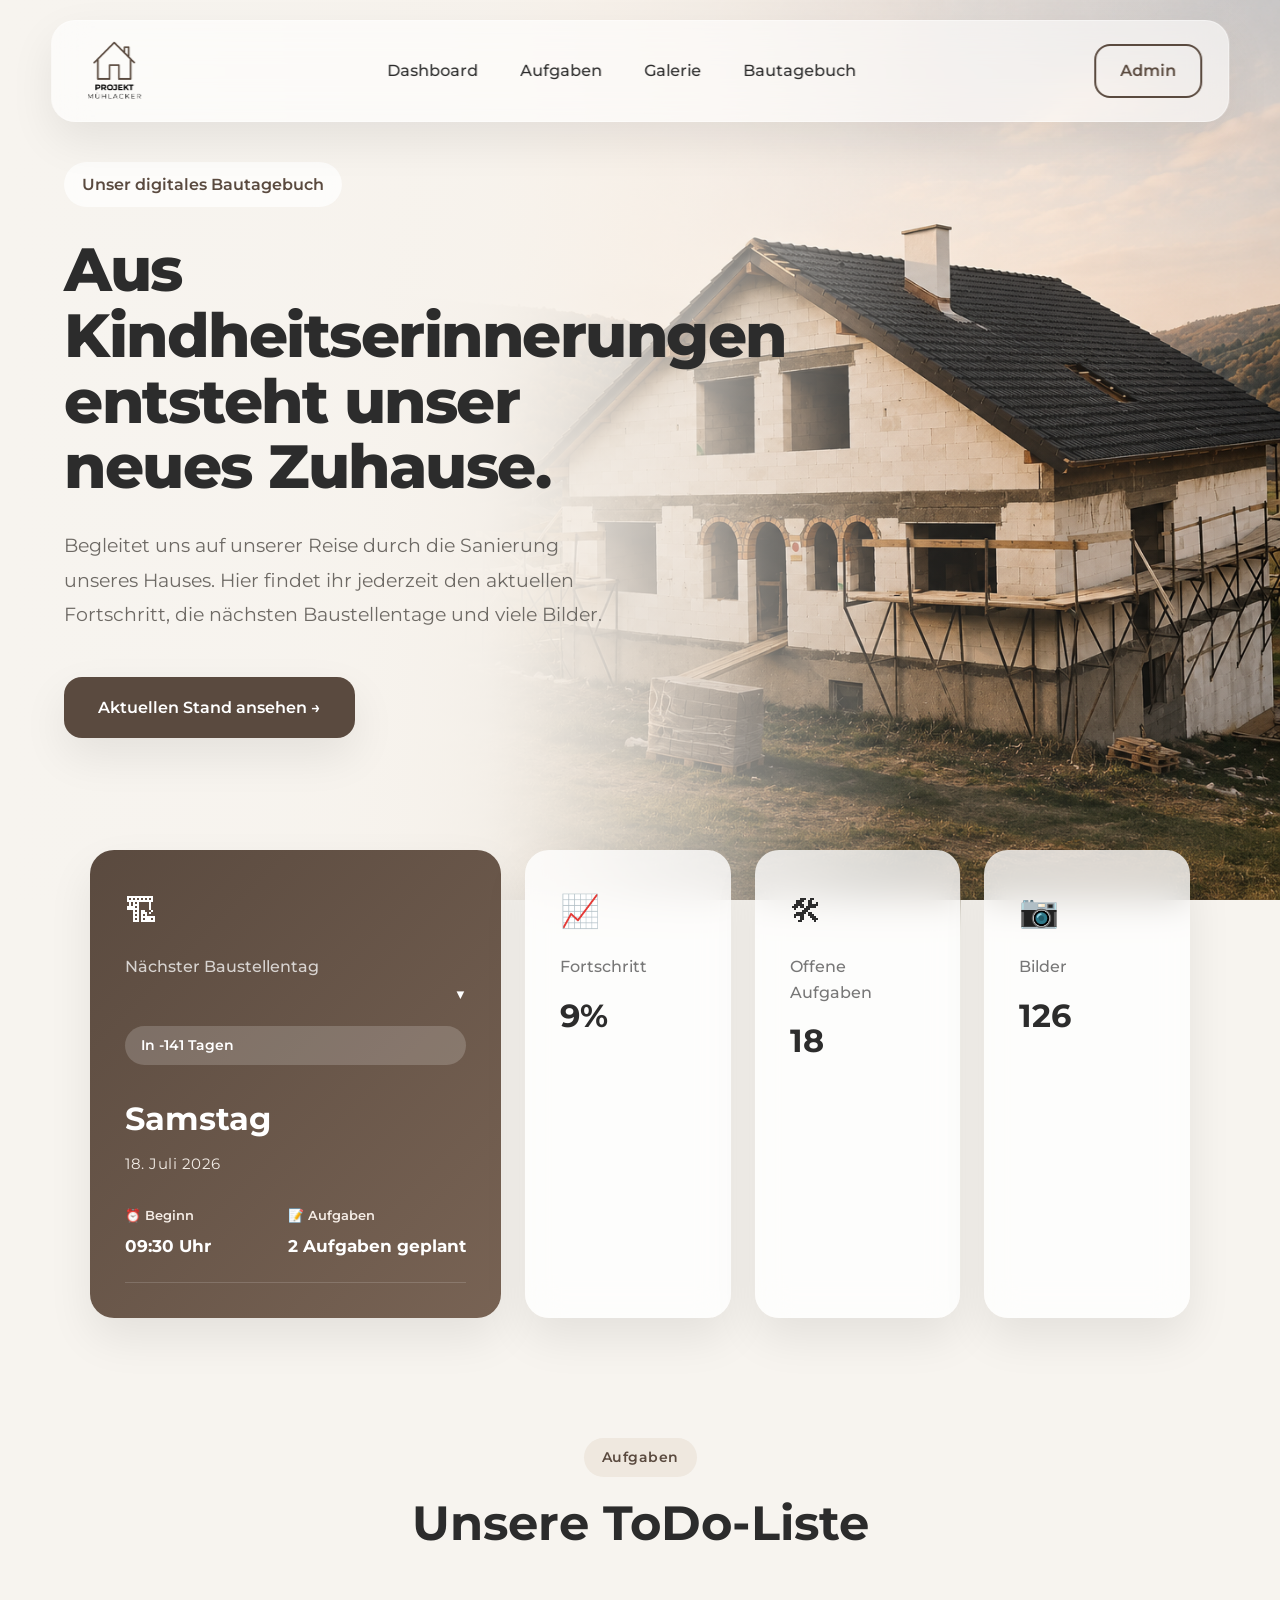
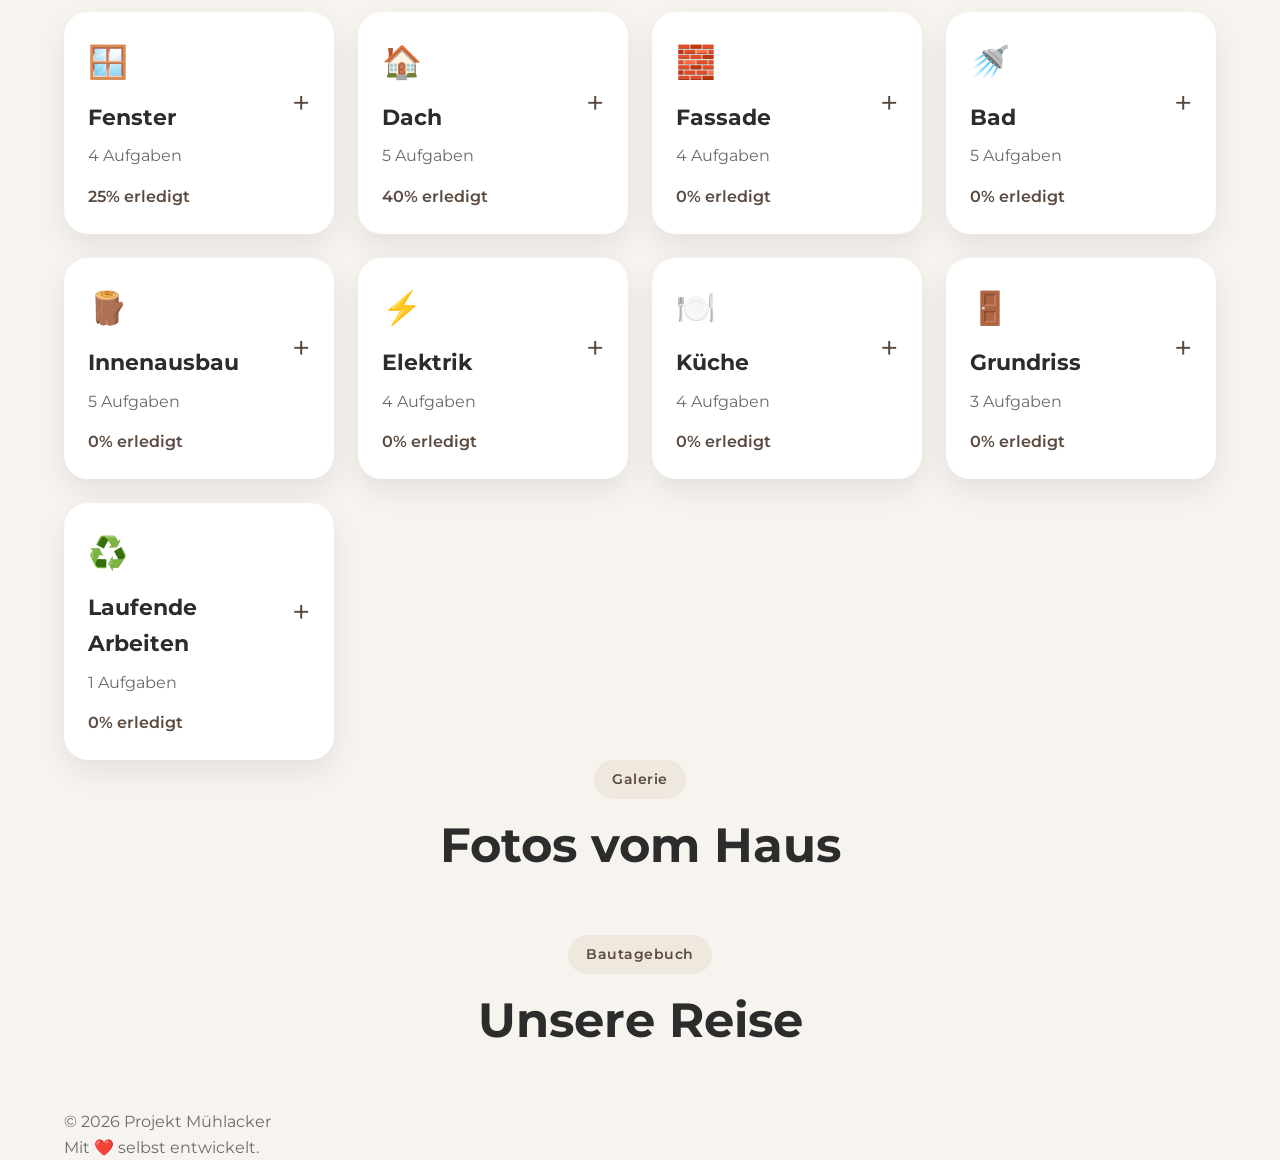
==== index.html @ b0a77faa "Initial Release v0.1" ====
<!DOCTYPE html>
<html lang="de">

<head>

    <meta charset="UTF-8">
    <meta name="viewport" content="width=device-width, initial-scale=1.0">

    <title>Projekt Mühlacker</title>

    <meta name="description"
        content="Unser Hausbauprojekt - Fortschritt, Aufgaben und Bautagebuch.">

    <!-- Google Font -->

    <link rel="preconnect" href="https://fonts.googleapis.com">

    <link rel="preconnect" href="https://fonts.gstatic.com" crossorigin>

    <link href="https://fonts.googleapis.com/css2?family=Montserrat:wght@300;400;500;600;700;800&display=swap"
        rel="stylesheet">

    <!-- CSS -->

    <link rel="stylesheet" href="assets/css/style.css">

</head>

<body>

    <!-- ==========================
         HEADER
    =========================== -->

    <header class="header">

        <nav class="navbar">

    <a href="#" class="logo">
        <img src="assets/images/branding/logo.png" alt="Projekt Mühlacker">
    </a>

    <!-- Desktop -->
    <ul class="nav-links">

        <li><a href="#dashboard">Dashboard</a></li>
        <li><a href="#tasks">Aufgaben</a></li>
        <li><a href="#gallery">Galerie</a></li>
        <li><a href="#timeline">Bautagebuch</a></li>

    </ul>

    <div class="nav-actions">

        <button class="admin-button">

            Admin

        </button>

    </div>

    <!-- Mobile Button -->

    <button class="menu-toggle">

        ☰

    </button>

</nav>

    </header>
    <div class="mobile-menu">

    <button class="close-menu">

        ✕

    </button>

    <a href="#dashboard">Dashboard</a>

    <a href="#tasks">Aufgaben</a>

    <a href="#gallery">Galerie</a>

    <a href="#timeline">Bautagebuch</a>

    <button class="admin-button mobile-admin">

        Admin

    </button>

</div>

    <!-- ==========================
         HERO
    =========================== -->

   <section id="hero">

    <div class="hero-overlay"></div>

    <div class="container">

        <div class="hero-content">

            <div class="hero-text">

                <span class="hero-tag">
                    Unser digitales Bautagebuch
                </span>

                <h1 id="hero-headline">
                    Aus Kindheitserinnerungen entsteht unser neues Zuhause.
                </h1>

                <p id="hero-description">
                    Begleitet uns auf unserer Reise durch die Sanierung unseres Hauses.
                    Hier findet ihr jederzeit den aktuellen Fortschritt,
                    die nächsten Baustellentage und viele Bilder.
                </p>

                <div class="hero-buttons">

                    <a href="#dashboard" class="btn-primary">
                        Aktuellen Stand ansehen →
                    </a>

                </div>

            </div>

        </div>

    </div>

</section>

    <!-- ==========================
         DASHBOARD
    =========================== -->

    <section id="dashboard">

    <div class="container">

        <div class="dashboard-grid">

            <div class="dashboard-card next-day">

    <span class="card-icon">🏗</span>

    <h3>Nächster Baustellentag</h3>
    <span class="day-arrow">

    ▼

</span>

    <span id="day-status" class="day-status">
        In 4 Tagen
    </span>

    <h2 id="next-day">
        Samstag
    </h2>

    <p id="next-date">
        11. Juli 2026
    </p>

    <div class="next-day-footer">

    <div class="day-info">

        <span class="info-label">
            ⏰ Beginn
        </span>

        <strong id="start-time">
            09:00 Uhr
        </strong>

    </div>

    <div class="day-info">

        <span class="info-label">
            📝 Aufgaben
        </span>

        <strong id="planned-tasks">
            6 geplant
        </strong>

    </div>

</div>

<div id="construction-details"
     class="construction-details">

</div>

</div>

            <div class="dashboard-card">

                <span class="card-icon">📈</span>

                <h3>Fortschritt</h3>

                <h2 id="progress-value">43%</h2>

            </div>

            <div class="dashboard-card">

                <span class="card-icon">🛠</span>

                <h3>Offene Aufgaben</h3>

                <h2 id="open-tasks">18</h2>

            </div>

            <div class="dashboard-card">

                <span class="card-icon">📷</span>

                <h3>Bilder</h3>

                <h2 id="photo-count">126</h2>

            </div>

        </div>

    </div>

</section>

    <!-- ==========================
         AUFGABEN
    =========================== -->

    <section id="tasks">

        <div class="container">

            <div class="section-title">

                <span>Aufgaben</span>

                <h2>Unsere ToDo-Liste</h2>

            </div>

            <div id="tasks-summary">

                <!-- automatisch -->

            </div>

            <div id="tasks-container">

                <!-- automatisch -->

            </div>

        </div>

    </section>

    <!-- ==========================
         GALERIE
    =========================== -->

    <section id="gallery">

        <div class="container">

            <div class="section-title">

                <span>Galerie</span>

                <h2>Fotos vom Haus</h2>

            </div>

            <div id="gallery-container">

            </div>

        </div>

    </section>

    <!-- ==========================
         BAUTAGEBUCH
    =========================== -->

    <section id="timeline">

        <div class="container">

            <div class="section-title">

                <span>Bautagebuch</span>

                <h2>Unsere Reise</h2>

            </div>

            <div id="timeline-container">

            </div>

        </div>

    </section>

    <!-- ==========================
         FOOTER
    =========================== -->

    <footer>

        <div class="container footer-content">

            <p>

                © 2026 Projekt Mühlacker

            </p>

            <p>

                Mit ❤️ selbst entwickelt.

            </p>

        </div>

    </footer>

    <!-- ==========================
         JAVASCRIPT
    =========================== -->

    <script src="assets/js/dashboard.js"></script>

    <script src="assets/js/tasks.js"></script>

    <script src="assets/js/app.js"></script>



</body>

</html>
---- assets/css/style.css ----
/* ===========================================================
   PROJEKT MÜHLACKER
   Version 1.0
   -----------------------------------------------------------
   01 Reset
   02 Root
   03 Body
   04 Layout
   05 Typography
   06 Buttons
   -----------------------------------------------------------
   Weitere Kapitel folgen...
===========================================================*/


/* ===========================================================
   RESET
===========================================================*/

*,
*::before,
*::after{

    margin:0;
    padding:0;
    box-sizing:border-box;

}

html{

    scroll-behavior:smooth;

}

img{

    display:block;
    max-width:100%;

}

button{

    font:inherit;
    cursor:pointer;
    border:none;
    background:none;

}

a{

    color:inherit;
    text-decoration:none;

}

ul{

    list-style:none;

}


/* ===========================================================
   ROOT
===========================================================*/

:root{

    /* Farben */

    --primary:#5A4A3F;
    --primary-light:#8D7564;

    --background:#F7F4EF;

    --card:rgba(255,255,255,.72);

    --card-solid:#FFFFFF;

    --text:#2C2C2C;

    --text-light:#6E6A65;

    --border:#E5DED4;

    --shadow:
        0 18px 45px rgba(0,0,0,.08);

    --shadow-hover:
        0 25px 60px rgba(0,0,0,.12);

    --radius:24px;

    --radius-small:16px;

    --transition:.35s ease;

}


/* ===========================================================
   BODY
===========================================================*/

body{

    background:var(--background);

    color:var(--text);

    font-family:"Montserrat",sans-serif;

    line-height:1.6;

    overflow-x:hidden;

}


/* ===========================================================
   LAYOUT
===========================================================*/

.container{

    width:min(1240px,90%);

    margin-inline:auto;

}

.section{

    padding:120px 0;

}

.section-title{

    margin-bottom:60px;

    text-align:center;

}

.section-title span{

    display:inline-block;

    padding:8px 18px;

    border-radius:999px;

    background:#EFE8DF;

    color:var(--primary);

    font-weight:600;

    font-size:.9rem;

    letter-spacing:.5px;

    margin-bottom:18px;

}

.section-title h2{

    font-size:clamp(2rem,4vw,3rem);

    line-height:1.2;

    margin-bottom:18px;

}

.section-title p{

    max-width:700px;

    margin:auto;

    color:var(--text-light);

}


/* ===========================================================
   TYPOGRAPHY
===========================================================*/

h1{

    font-size:clamp(3rem,7vw,5.2rem);

    line-height:1.05;

    font-weight:800;

    letter-spacing:-2px;

}

h2{

    font-weight:700;

}

h3{

    font-size:1.4rem;

}

p{

    color:var(--text-light);

}


/* ===========================================================
   BUTTONS
===========================================================*/

.btn-primary{

    display:inline-flex;

    align-items:center;

    justify-content:center;

    gap:10px;

    background:var(--primary);

    color:white;

    padding:18px 34px;

    border-radius:18px;

    font-weight:600;

    transition:var(--transition);

    box-shadow:var(--shadow);

}

.btn-primary:hover{

    transform:translateY(-4px);

    box-shadow:var(--shadow-hover);

}

.btn-outline{

    display:inline-flex;

    align-items:center;

    justify-content:center;

    padding:14px 24px;

    border-radius:16px;

    border:2px solid var(--primary);

    color:var(--primary);

    transition:var(--transition);

}

.btn-outline:hover{

    background:var(--primary);

    color:white;

}
/* ===========================================================
   HEADER
===========================================================*/

.header{

    position:fixed;

    top:20px;

    left:50%;

    transform:translateX(-50%);

    width:min(1180px,92%);

    z-index:5000;

}

.navbar{

    display:flex;

    justify-content:space-between;

    align-items:center;

    padding:14px 26px;

    background:rgba(255,255,255,.60);

    backdrop-filter:blur(18px);

    -webkit-backdrop-filter:blur(18px);

    border:1px solid rgba(255,255,255,.40);

    border-radius:24px;

    box-shadow:var(--shadow);

}

.logo{

    display:flex;

    align-items:center;

}

.logo img{

    height:72px;

    width:auto;

    transition:var(--transition);

}

.logo:hover img{

    transform:scale(1.05);

}

.nav-links{

    display:flex;

    align-items:center;

    gap:42px;

}

.nav-links a{

    position:relative;

    font-weight:500;

    color:var(--text);

    transition:var(--transition);

}

.nav-links a::after{

    content:"";

    position:absolute;

    left:0;

    bottom:-8px;

    width:0;

    height:2px;

    background:var(--primary);

    transition:.3s;

}

.nav-links a:hover{

    color:var(--primary);

}

.nav-links a:hover::after{

    width:100%;

}

.nav-actions{

    display:flex;

    align-items:center;

    gap:12px;

}

.admin-button{

    padding:12px 24px;

    border-radius:16px;

    border:2px solid var(--primary);

    color:var(--primary);

    font-weight:600;

    transition:var(--transition);

}

.admin-button:hover{

    background:var(--primary);

    color:white;

}
/* ===========================================================
   HERO
===========================================================*/

#hero{

    position:relative;

    min-height:100vh;

    display:flex;

    align-items:center;

    background-image:

        linear-gradient(
            to right,

            rgba(247,244,239,1) 0%,

            rgba(247,244,239,.98) 20%,

            rgba(247,244,239,.90) 38%,

            rgba(247,244,239,.60) 55%,

            rgba(247,244,239,.10) 72%,

            rgba(247,244,239,0) 100%
        ),

        url("../images/hero/herobackground.png");

    background-size:cover;

    background-position:right center;

    background-repeat:no-repeat;

}

.hero-content{

    display:flex;

    align-items:center;

    min-height:100vh;

}

.hero-text{

    max-width:650px;

}

.hero-tag{

    display:inline-block;

    background:rgba(255,255,255,.70);

    backdrop-filter:blur(12px);

    color:var(--primary);

    padding:10px 18px;

    border-radius:999px;

    font-weight:600;

    margin-bottom:30px;

}

.hero-text h1{

    font-size:clamp(2.8rem, 4.8vw, 3.8rem);

    line-height:1.08;

    font-weight:800;

    letter-spacing:-1.5px;

    max-width:680px;

    margin-bottom:28px;

}

.hero-text p{

    font-size:1.2rem;

    line-height:1.8;

    margin-bottom:45px;

    max-width:560px;

}

.hero-buttons{

    display:flex;

    gap:20px;

}
/* ======================================
   DASHBOARD
====================================== */

#dashboard{

    margin-top:-50px;

    position:relative;

    z-index:10;

    padding-bottom:120px;

}

.dashboard-grid{

    display:grid;

    grid-template-columns:repeat(4,1fr);

    gap:25px;
    align-items:stretch;

}

.dashboard-card{

    background:rgba(255,255,255,.78);

    backdrop-filter:blur(18px);

    border-radius:24px;

    padding:35px;

    box-shadow:0 20px 45px rgba(0,0,0,.08);

    transition:.35s;

}

.dashboard-card:hover{

    transform:translateY(-8px);

}

.card-icon{

    font-size:2rem;

}

.dashboard-card h3{

    margin-top:18px;

    color:#777;

    font-size:1rem;

    font-weight:500;

}

.dashboard-card h2{

    margin-top:10px;

    font-size:2rem;

}

.next-day{

    background:linear-gradient(
        135deg,
        #5A4A3F,
        #786354
    );

    color:white;

}
.next-day p{

    color:#F2ECE6;

    font-size:0.95rem;

    margin-top:8px;

    letter-spacing:0.5px;

}

.next-day h3{

    color:rgba(255,255,255,.75);

}

#dashboard .container{

    max-width:1100px;

}

.dashboard-grid{

    display:grid;

    grid-template-columns:2fr 1fr 1fr 1fr;

    gap:24px;

}

.next-day{

    display:flex;

    flex-direction:column;

    justify-content:space-between;

    min-height:260px;

}

.next-day-footer{

    display:flex;

    justify-content:space-between;

    align-items:flex-start;

    margin-top:30px;

    padding-bottom:22px;

    border-bottom:1px solid rgba(255,255,255,.15);

}

.construction-details{

    max-height:0;

    overflow:hidden;

    opacity:0;

    transition:.35s;

}

.next-day-footer span{

    color:#F4ECE5;

    font-weight:600;

}

.next-day-footer a{

    color:white;

    text-decoration:none;

    font-weight:600;

}

.next-day-footer a:hover{

    opacity:.8;

}
.day-status{

    display:inline-block;

    margin-top:18px;

    margin-bottom:18px;

    padding:8px 16px;

    border-radius:999px;

    background:rgba(255,255,255,.18);

    color:white;

    font-size:.9rem;

    font-weight:600;

}

section{

    scroll-margin-top:150px;

}

/* ==========================
   TASK GROUPS
========================== */

#tasks-container{

    display:grid;

    grid-template-columns:repeat(auto-fit,minmax(230px,1fr));

    gap:24px;

    align-items:start;

}

.task-group{

    background:white;

    border-radius:24px;

    padding:35px;

    margin-bottom:30px;

    box-shadow:0 15px 40px rgba(0,0,0,.06);

}

.task-group-header{

    margin-bottom:30px;

    padding-bottom:15px;

    border-bottom:1px solid #eee;

}

.task-group-header h3{

    font-size:1.8rem;

    color:var(--primary);

}

.task-category{

    margin-top:25px;

}

.task-category h4{

    margin-bottom:15px;

    font-size:1.15rem;

}

.task-list{

    list-style:none;

    display:flex;

    flex-direction:column;

    gap:12px;

}

.task-item label{

    display:flex;

    align-items:center;

    gap:12px;

    cursor:pointer;

}

.task-item input{

    width:18px;

    height:18px;

}

.done{

    text-decoration:line-through;

    color:#999;

}

/* ===================================
   TASK CARDS
=================================== */

.task-card{

    background:white;

    border-radius:24px;

    padding:24px;

    box-shadow:0 12px 30px rgba(0,0,0,.08);

    cursor:pointer;

    transition:.3s;

    min-height:220px;

}

.task-card:hover{

    transform:translateY(-6px);

}

.task-card-header{

    display:flex;

    justify-content:space-between;

    align-items:center;

}

.task-icon{

    font-size:2rem;

    margin-bottom:12px;

}

.task-card h3{

    font-size:1.4rem;

    margin-bottom:8px;

}

.task-card p{

    color:var(--text-light);

}

.expand{

    font-size:2rem;

    color:var(--primary);

}

.task-progress{

    margin-top:15px;

    font-weight:600;

    color:var(--primary);

}

.task-details{

    display:none;

}

/* ===================================
   TASK DETAILS
=================================== */

.task-details{

    max-height:0;

    overflow:hidden;

    opacity:0;

    transition:
        max-height .45s ease,
        opacity .3s ease,
        margin-top .35s ease;

        display:grid;

    grid-template-rows:0fr;

    transition:.4s;
}

.task-card.open .task-details{

    max-height:1000px;

    opacity:1;

    margin-top:25px;
grid-template-rows:1fr;
}

.expand{

    transition:.3s;

    font-size:2rem;

}

.task-card.open .expand{

    transform:rotate(45deg);

}

.task-category{

    margin-bottom:22px;

}

.task-category h4{

    margin-bottom:10px;

    color:var(--primary);

}

.task-category ul{

    list-style:none;

}

.task-category li{

    display:flex;

    align-items:center;

    gap:12px;

    padding:8px 0;

}

.status-dot{

    width:10px;

    height:10px;

    border-radius:50%;

    flex-shrink:0;

}

.status-done .status-dot{

    background:#2ECC71;

}

.status-doing .status-dot{

    background:#F39C12;

}

.status-todo .status-dot{

    background:#CFCFCF;

}

/* ===================================
   MOBILE
=================================== */

@media (max-width: 768px){

    .navbar{

        padding:12px 16px;

    }

    .nav-links{

        gap:18px;

        font-size:.85rem;

    }

    .logo img{

        height:52px;

    }

    @media (max-width:768px){

    #hero{

        min-height:850px;

        padding-top:120px;

        padding-bottom:60px;

        background-image:
            linear-gradient(
                to bottom,
                rgba(247,244,239,.65),
                rgba(247,244,239,.90),
                rgba(247,244,239,1)
            ),
            url("../images/hero/herobackground.png");

        background-size:cover;

        background-position:center;

        background-repeat:no-repeat;

    }

}
    .hero-content{

        max-width:100%;

    }

    .hero-tag{

        font-size:.8rem;

    }

    .hero-text h1{

        font-size:3rem;

        line-height:1.05;

    }

    .hero-text p{

        font-size:1rem;

        max-width:100%;

    }

}
@media (max-width:768px){

    .hero-content{

        max-width:100%;

    }

    .hero-text{

        width:100%;

    }

    .hero-text h1{

        font-size:3rem;

        line-height:1.05;

        max-width:100%;

    }

    .hero-text p{

        max-width:100%;

        font-size:1rem;

    }

}
/* =====================================
   MOBILE MENU
===================================== */

.menu-toggle{

    display:none;

    border:none;
    background:none;

    font-size:2rem;

    cursor:pointer;

    color:var(--primary);

    position:relative;

    z-index:3001;

}

.mobile-menu{

    position:fixed;

    top:0;

    right:-100%;

    width:280px;

    height:100vh;

    background:white;

    z-index:3000;

    display:flex;

    flex-direction:column;

    padding:120px 40px;

    gap:28px;

    transition:.35s;

    box-shadow:-10px 0 40px rgba(0,0,0,.15);

}

.mobile-menu.open{

    right:0;

}

.mobile-menu a{

    text-decoration:none;

    color:var(--text);

    font-size:1.2rem;

    font-weight:600;

}

.mobile-admin{

    margin-top:40px;

}
@media (max-width:900px){

    .nav-links{
        display:none;
    }

    .nav-actions{
        display:none;
    }

    .menu-toggle{
        display:block;
    }
    .header{

        top:0;

        left:0;

        width:100%;

        transform:none;

        padding:12px;

    }

    .navbar{

        width:100%;

        border-radius:18px;

    }

}
.close-menu{

    position:absolute;

    top:20px;

    right:20px;

    width:40px;

    height:40px;

    display:flex;

    justify-content:center;

    align-items:center;

    border:none;

    background:none;

    cursor:pointer;

    font-size:2rem;

    z-index:4000;

}
/* ===================================
   BAUSTELLENTAG DETAILS
=================================== */

.next-day{

    cursor:pointer;

}

.construction-details{

    max-height:0;

    overflow:hidden;

    opacity:0;

    transition:
        max-height .4s ease,
        opacity .3s ease,
        margin-top .3s ease;

}

.next-day.open .construction-details{

    max-height:900px;

    opacity:1;

    margin-top:25px;

}

.day-group{

    margin-bottom:22px;

}

.day-group h4{

    color:white;

    margin-bottom:12px;

    font-size:1rem;

}

.day-task{

    display:flex;

    align-items:center;

    gap:12px;

    padding:7px 0;

}

.day-dot{

    width:10px;

    height:10px;

    border-radius:50%;

    flex-shrink:0;

}

.day-dot.todo{

    background:#d8d8d8;

}

.day-dot.doing{

    background:#F39C12;

}

.day-dot.done{

    background:#2ECC71;

}

.day-arrow{

    margin-left:auto;

    font-size:1.1rem;

    transition:.3s;

}
.next-day.open .day-arrow{

    transform:rotate(180deg);

}
.day-info{

    display:flex;

    flex-direction:column;

    gap:6px;

}

.info-label{

    font-size:.8rem;

    color:rgba(255,255,255,.65);

    font-weight:500;

}

.day-info strong{

    color:white;

    font-size:1.05rem;

}
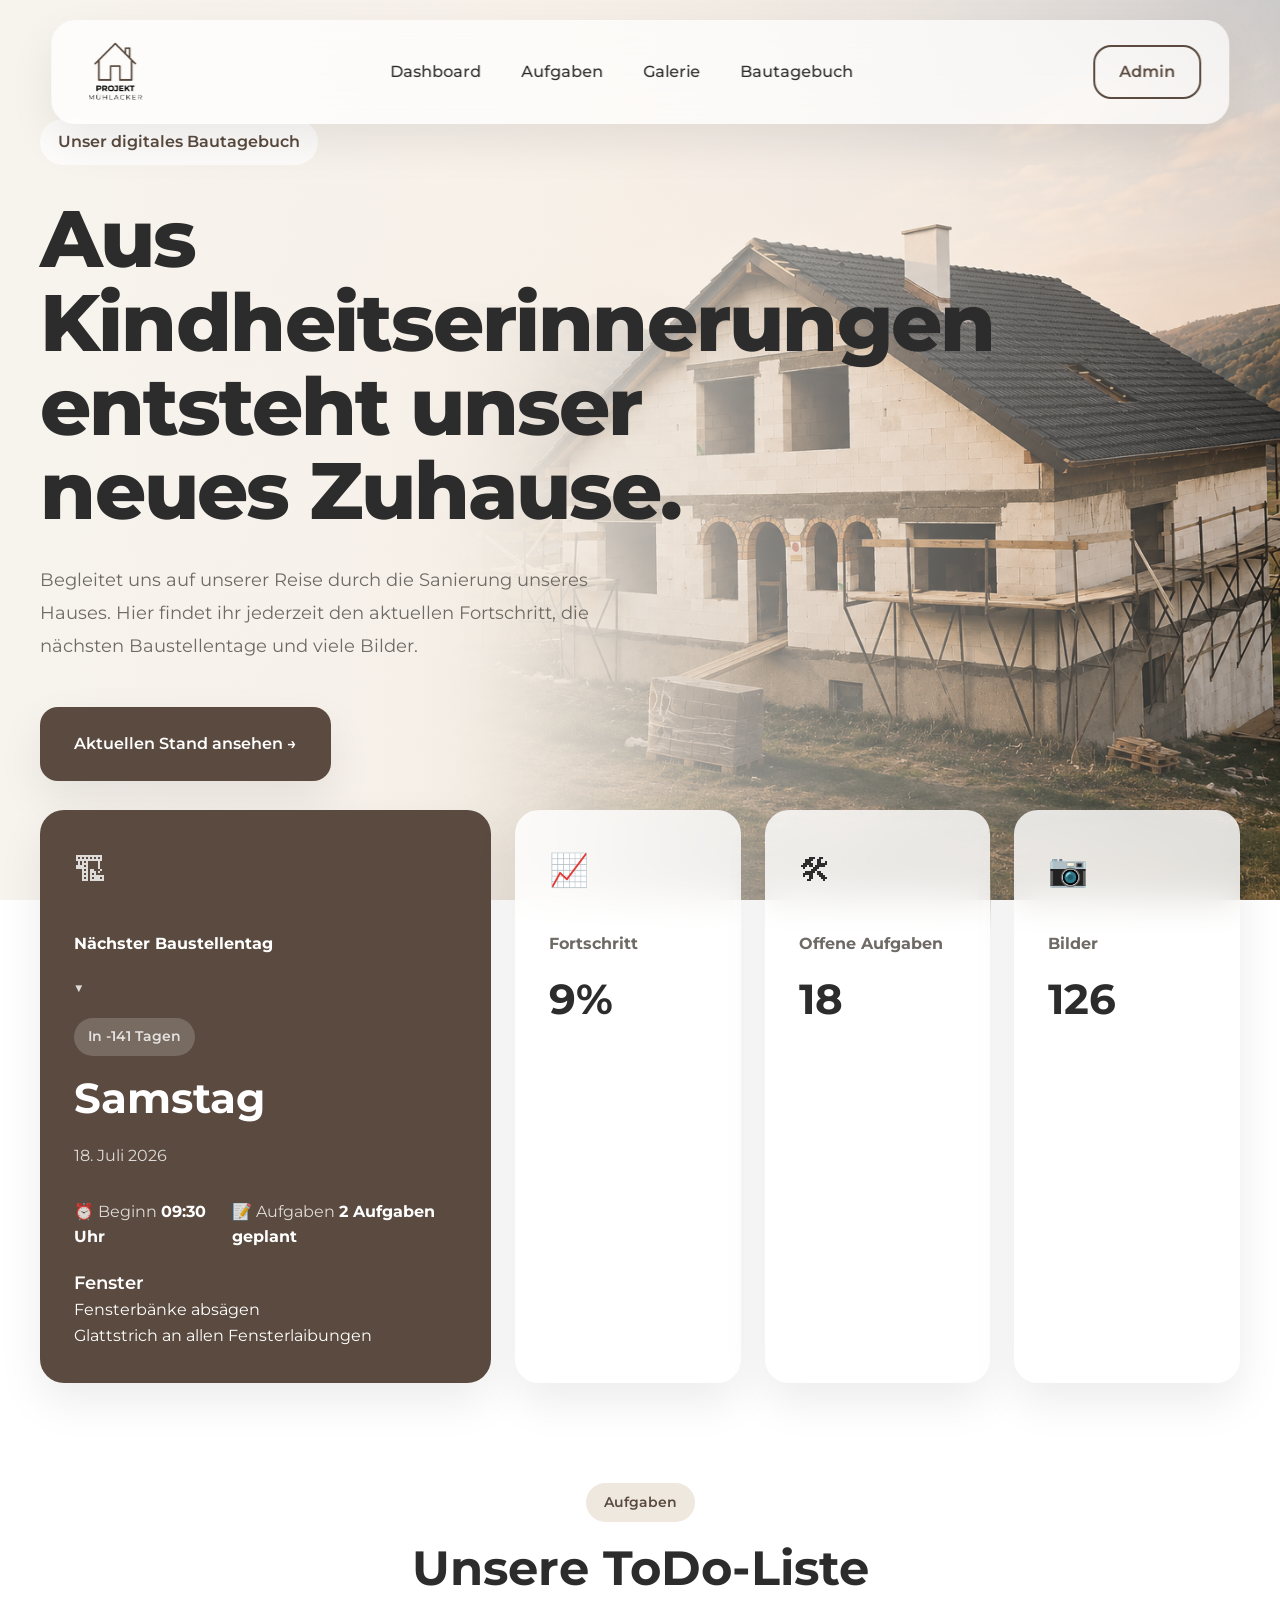
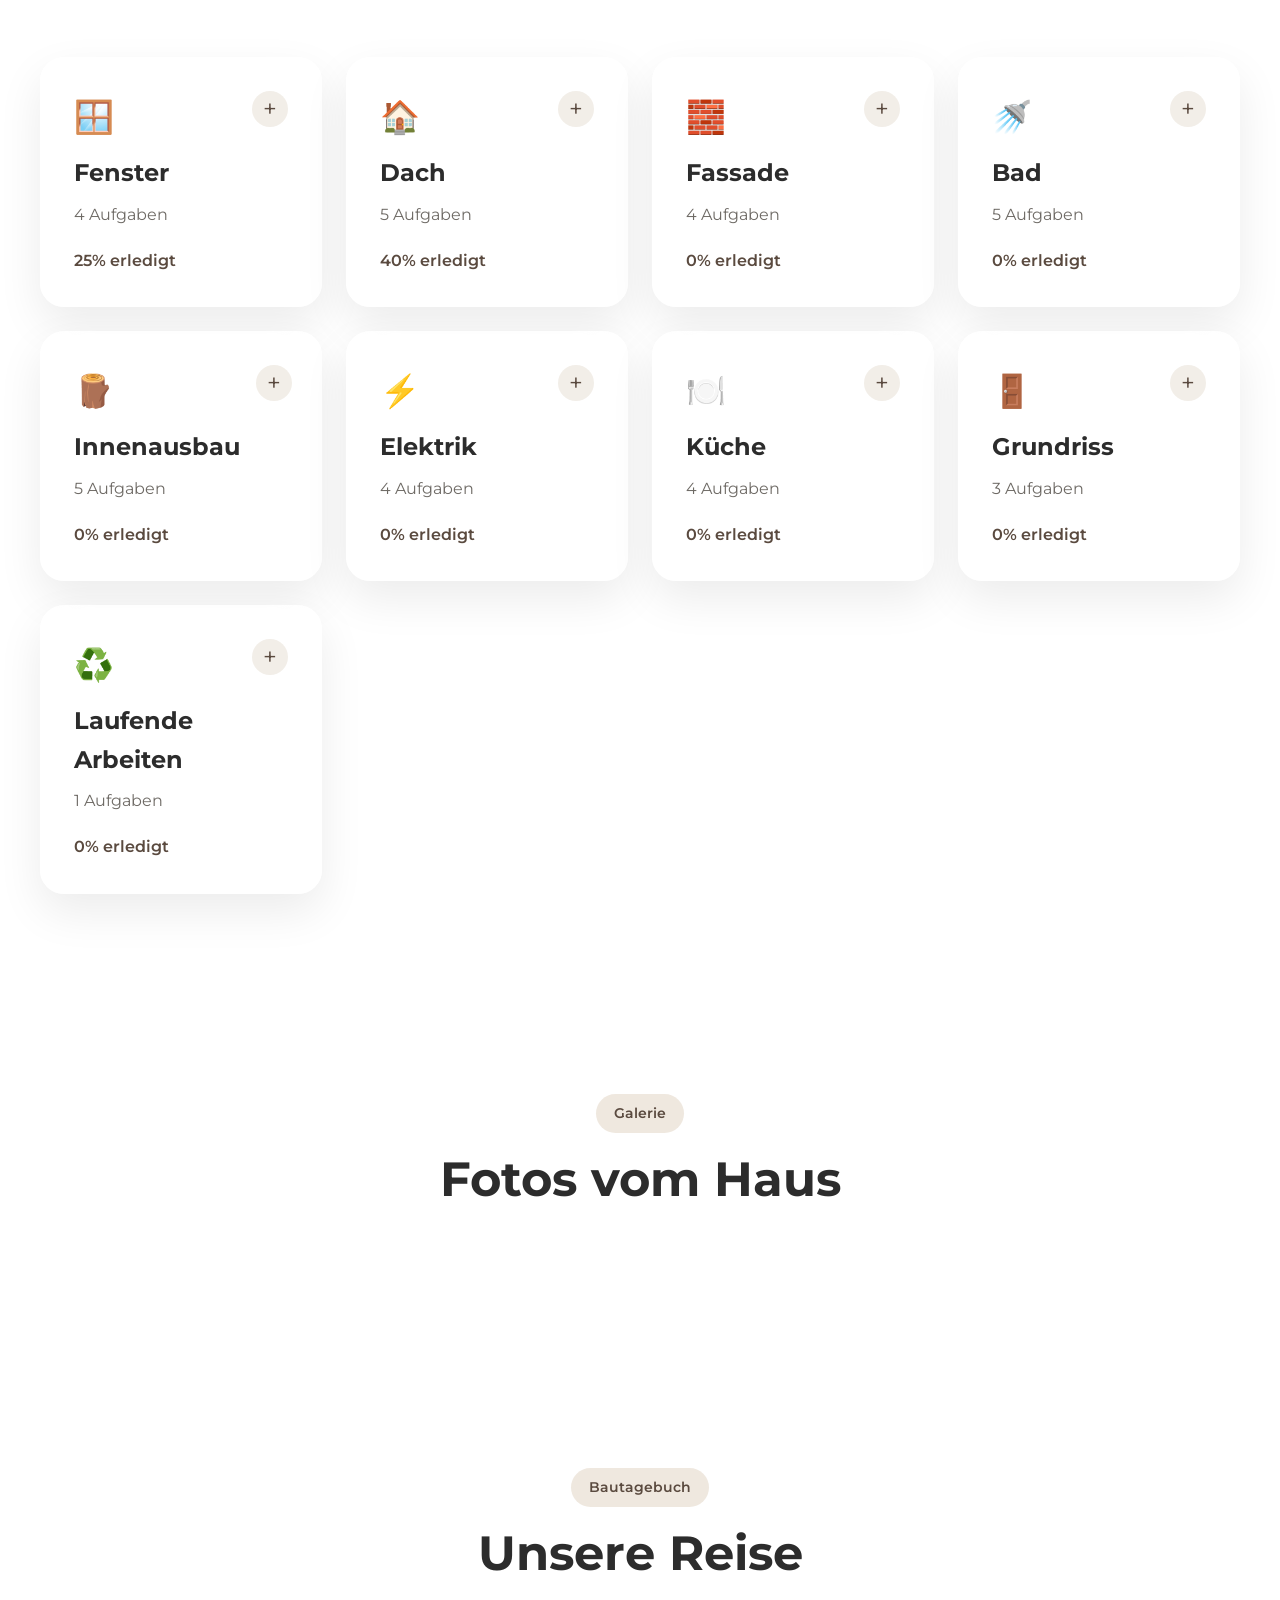
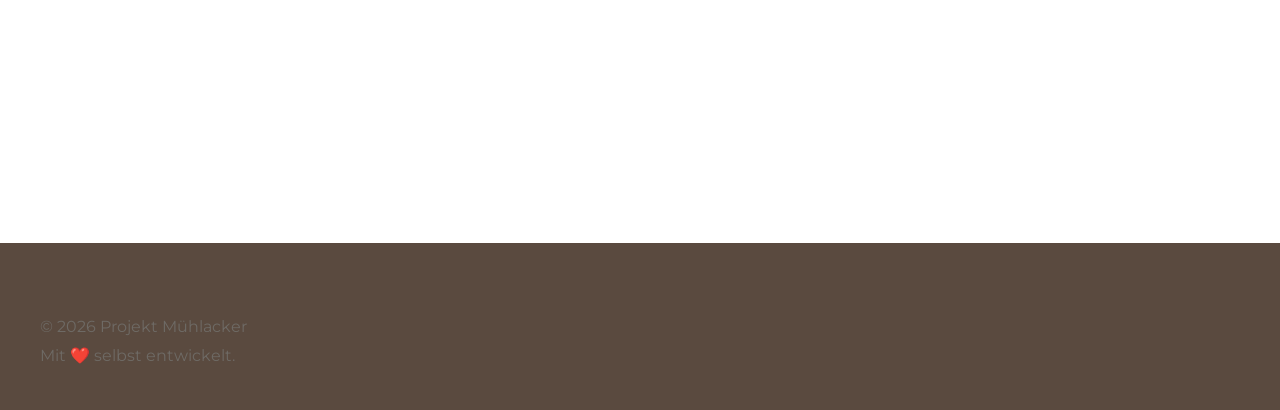
==== commit 9e0e8403: "Refactor CSS into modular architecture" ====
--- a/index.html
+++ b/index.html
@@ -4,12 +4,15 @@
 <head>
 
     <meta charset="UTF-8">
+
     <meta name="viewport" content="width=device-width, initial-scale=1.0">
 
     <title>Projekt Mühlacker</title>
 
-    <meta name="description"
-        content="Unser Hausbauprojekt - Fortschritt, Aufgaben und Bautagebuch.">
+    <meta
+        name="description"
+        content="Unser Hausbauprojekt – Fortschritt, Aufgaben und Bautagebuch."
+    >
 
     <!-- Google Font -->
 
@@ -17,12 +20,47 @@
 
     <link rel="preconnect" href="https://fonts.gstatic.com" crossorigin>
 
-    <link href="https://fonts.googleapis.com/css2?family=Montserrat:wght@300;400;500;600;700;800&display=swap"
-        rel="stylesheet">
-
-    <!-- CSS -->
-
-    <link rel="stylesheet" href="assets/css/style.css">
+    <link
+        href="https://fonts.googleapis.com/css2?family=Montserrat:wght@300;400;500;600;700;800&display=swap"
+        rel="stylesheet"
+    >
+
+    <!-- ===========================
+         BASE
+    ============================ -->
+
+    <link rel="stylesheet" href="assets/css/base/reset.css">
+    <link rel="stylesheet" href="assets/css/base/variables.css">
+    <link rel="stylesheet" href="assets/css/base/typography.css">
+    <link rel="stylesheet" href="assets/css/base/layout.css">
+
+    <!-- ===========================
+         COMPONENTS
+    ============================ -->
+
+    <link rel="stylesheet" href="assets/css/components/buttons.css">
+    <link rel="stylesheet" href="assets/css/components/cards.css">
+    <link rel="stylesheet" href="assets/css/components/progress.css">
+    <link rel="stylesheet" href="assets/css/components/mobile-menu.css">
+
+    <!-- ===========================
+         SECTIONS
+    ============================ -->
+
+    <link rel="stylesheet" href="assets/css/sections/header.css">
+    <link rel="stylesheet" href="assets/css/sections/hero.css">
+    <link rel="stylesheet" href="assets/css/sections/dashboard.css">
+    <link rel="stylesheet" href="assets/css/sections/tasks.css">
+    <link rel="stylesheet" href="assets/css/sections/gallery.css">
+    <link rel="stylesheet" href="assets/css/sections/timeline.css">
+    <link rel="stylesheet" href="assets/css/sections/footer.css">
+
+    <!-- ===========================
+         UTILITIES
+    ============================ -->
+
+    <link rel="stylesheet" href="assets/css/utilities/animation.css">
+    <link rel="stylesheet" href="assets/css/utilities/responsive.css">
 
 </head>
 
@@ -71,6 +109,7 @@
 </nav>
 
     </header>
+    <div class="menu-overlay"></div>
     <div class="mobile-menu">
 
     <button class="close-menu">
@@ -149,7 +188,7 @@
 
         <div class="dashboard-grid">
 
-            <div class="dashboard-card next-day">
+            <div class="dashboard-card next-day card card-padding">
 
     <span class="card-icon">🏗</span>
 
@@ -207,7 +246,7 @@
 
 </div>
 
-            <div class="dashboard-card">
+            <div class="dashboard-card card card-padding card-hover">
 
                 <span class="card-icon">📈</span>
 
@@ -217,7 +256,7 @@
 
             </div>
 
-            <div class="dashboard-card">
+            <div class="dashboard-card card card-padding card-hover">
 
                 <span class="card-icon">🛠</span>
 
@@ -227,7 +266,7 @@
 
             </div>
 
-            <div class="dashboard-card">
+            <div class="dashboard-card card card-padding card-hover">
 
                 <span class="card-icon">📷</span>
 
--- a/assets/css/base/variables.css
+++ b/assets/css/base/variables.css
@@ -0,0 +1,63 @@
+:root{
+
+    /* ===================================================
+       COLORS
+    =================================================== */
+
+    --primary:#5A4A3F;
+    --primary-light:#8D7564;
+
+    --background:#F7F4EF;
+
+    --card:rgba(255,255,255,.72);
+    --card-solid:#FFFFFF;
+
+    --text:#2C2C2C;
+    --text-light:#6E6A65;
+
+    --border:#E5DED4;
+
+
+    /* ===================================================
+       SPACING
+    =================================================== */
+
+    --space-xs:8px;
+    --space-sm:16px;
+    --space-md:24px;
+    --space-lg:40px;
+    --space-xl:64px;
+    --space-xxl:100px;
+
+
+    /* ===================================================
+       BORDER RADIUS
+    =================================================== */
+
+    --radius-sm:12px;
+    --radius-md:18px;
+    --radius-lg:24px;
+    --radius-xl:32px;
+
+
+    /* ===================================================
+       SHADOWS
+    =================================================== */
+
+    --shadow-sm:
+        0 8px 20px rgba(0,0,0,.05);
+
+    --shadow-md:
+        0 18px 45px rgba(0,0,0,.08);
+
+    --shadow-lg:
+        0 25px 60px rgba(0,0,0,.12);
+
+
+    /* ===================================================
+       ANIMATIONS
+    =================================================== */
+
+    --transition:.35s ease;
+
+}
--- a/assets/css/base/typography.css
+++ b/assets/css/base/typography.css
@@ -0,0 +1,81 @@
+/* ===========================================================
+   TYPOGRAPHY
+===========================================================*/
+
+body{
+
+    font-family:"Montserrat",sans-serif;
+
+    color:var(--text);
+
+    line-height:1.6;
+
+    font-size:16px;
+
+}
+
+/* ===========================================================
+   HEADINGS
+===========================================================*/
+
+h1{
+
+    font-size:clamp(3rem,7vw,5rem);
+
+    font-weight:800;
+
+    line-height:1.05;
+
+    letter-spacing:-2px;
+
+}
+
+h2{
+
+    font-size:clamp(2rem,4vw,3rem);
+
+    font-weight:700;
+
+    line-height:1.2;
+
+}
+
+h3{
+
+    font-size:1.5rem;
+
+    font-weight:700;
+
+}
+
+h4{
+
+    font-size:1.15rem;
+
+    font-weight:600;
+
+}
+
+/* ===========================================================
+   TEXT
+===========================================================*/
+
+p{
+
+    color:var(--text-light);
+
+    line-height:1.8;
+
+}
+
+strong{
+
+    font-weight:700;
+
+}
+
+small{
+
+    font-size:.875rem;
+
+}
--- a/assets/css/base/layout.css
+++ b/assets/css/base/layout.css
@@ -0,0 +1,69 @@
+/* ===========================================================
+   LAYOUT
+===========================================================*/
+
+.container{
+
+    width:min(1240px,90%);
+
+    margin-inline:auto;
+
+}
+
+section{
+
+    scroll-margin-top:150px;
+
+}
+
+.section{
+
+    padding:120px 0;
+
+}
+
+/* ===========================================================
+   SECTION TITLE
+===========================================================*/
+
+.section-title{
+
+    text-align:center;
+
+    margin-bottom:60px;
+
+}
+
+.section-title span{
+
+    display:inline-block;
+
+    padding:8px 18px;
+
+    border-radius:999px;
+
+    background:#EFE8DF;
+
+    color:var(--primary);
+
+    font-size:.9rem;
+
+    font-weight:600;
+
+    margin-bottom:18px;
+
+}
+
+.section-title h2{
+
+    margin-bottom:18px;
+
+}
+
+.section-title p{
+
+    max-width:700px;
+
+    margin:auto;
+
+}
--- a/assets/css/components/buttons.css
+++ b/assets/css/components/buttons.css
@@ -0,0 +1,67 @@
+/* ===========================================================
+   BUTTONS
+===========================================================*/
+
+.btn-primary{
+
+    display:inline-flex;
+
+    align-items:center;
+
+    justify-content:center;
+
+    gap:10px;
+
+    padding:var(--space-md) 34px;
+
+    background:var(--primary);
+
+    color:#fff;
+
+    font-weight:600;
+
+    border-radius:var(--radius-md);
+
+    box-shadow:var(--shadow-md);
+
+    transition:var(--transition);
+
+}
+
+.btn-primary:hover{
+
+    transform:translateY(-4px);
+
+    box-shadow:var(--shadow-lg);
+
+}
+
+.btn-outline{
+
+    display:inline-flex;
+
+    align-items:center;
+
+    justify-content:center;
+
+    padding:14px 24px;
+
+    border:2px solid var(--primary);
+
+    border-radius:var(--radius-md);
+
+    color:var(--primary);
+
+    font-weight:600;
+
+    transition:var(--transition);
+
+}
+
+.btn-outline:hover{
+
+    background:var(--primary);
+
+    color:white;
+
+}
--- a/assets/css/components/cards.css
+++ b/assets/css/components/cards.css
@@ -0,0 +1,62 @@
+/* ===========================================================
+   CARDS
+===========================================================*/
+
+.card{
+
+    background:rgba(255,255,255,.82);
+
+    backdrop-filter:blur(18px);
+    -webkit-backdrop-filter:blur(18px);
+
+    border-radius:var(--radius-lg);
+
+    box-shadow:var(--shadow-md);
+
+    transition:var(--transition);
+
+}
+
+.card-hover:hover{
+
+    transform:translateY(-8px);
+
+    box-shadow:var(--shadow-lg);
+
+}
+
+.card-padding{
+
+    padding:34px;
+
+}
+
+.card-title{
+
+    margin-bottom:18px;
+
+}
+
+.card-icon{
+
+    font-size:2rem;
+
+    margin-bottom:18px;
+
+}
+
+.card-value{
+
+    font-size:2.2rem;
+
+    font-weight:700;
+
+    margin-top:12px;
+
+}
+
+.card-footer{
+
+    margin-top:auto;
+
+}
--- a/assets/css/components/mobile-menu.css
+++ b/assets/css/components/mobile-menu.css
@@ -0,0 +1,195 @@
+/* ===========================================================
+   MOBILE MENU
+===========================================================*/
+
+.menu-toggle{
+
+    display:none;
+
+    align-items:center;
+
+    justify-content:center;
+
+    width:48px;
+
+    height:48px;
+
+    border:none;
+
+    background:none;
+
+    color:var(--primary);
+
+    font-size:2rem;
+
+    cursor:pointer;
+
+    transition:var(--transition);
+
+    z-index:6000;
+
+}
+
+.menu-toggle:hover{
+
+    transform:scale(1.08);
+
+}
+
+
+/* ===========================================================
+   MOBILE MENU PANEL
+===========================================================*/
+
+.mobile-menu{
+
+    position:fixed;
+
+    top:0;
+
+    right:-100%;
+
+    width:300px;
+
+    max-width:85%;
+
+    height:100vh;
+
+    background:white;
+
+    display:flex;
+
+    flex-direction:column;
+
+    gap:28px;
+
+    padding:110px 40px 40px;
+
+    box-shadow:-10px 0 35px rgba(0,0,0,.12);
+
+    transition:right .35s ease;
+
+    z-index:5500;
+
+}
+
+.mobile-menu.open{
+
+    right:0;
+
+}
+
+
+/* ===========================================================
+   OVERLAY
+===========================================================*/
+
+.menu-overlay{
+
+    position:fixed;
+
+    inset:0;
+
+    background:rgba(0,0,0,.35);
+
+    opacity:0;
+
+    visibility:hidden;
+
+    transition:.3s;
+
+    z-index:5400;
+
+}
+
+.menu-overlay.open{
+
+    opacity:1;
+
+    visibility:visible;
+
+}
+
+
+/* ===========================================================
+   CLOSE BUTTON
+===========================================================*/
+
+.close-menu{
+
+    position:absolute;
+
+    top:28px;
+
+    right:28px;
+
+    border:none;
+
+    background:none;
+
+    color:var(--primary);
+
+    font-size:2rem;
+
+    cursor:pointer;
+
+    transition:var(--transition);
+
+}
+
+.close-menu:hover{
+
+    transform:rotate(90deg);
+
+}
+
+
+/* ===========================================================
+   LINKS
+===========================================================*/
+
+.mobile-menu a{
+
+    font-size:1.2rem;
+
+    font-weight:600;
+
+    color:var(--text);
+
+    transition:var(--transition);
+
+}
+
+.mobile-menu a:hover{
+
+    color:var(--primary);
+
+    padding-left:8px;
+
+}
+
+
+/* ===========================================================
+   ADMIN BUTTON
+===========================================================*/
+
+.mobile-admin{
+
+    margin-top:auto;
+
+}
+
+
+/* ===========================================================
+   RESPONSIVE
+===========================================================*/
+
+@media(max-width:768px){
+
+    .menu-toggle{
+
+        display:flex;
+
+    }
+
+}
--- a/assets/css/sections/header.css
+++ b/assets/css/sections/header.css
@@ -0,0 +1,149 @@
+/* ===========================================================
+   HEADER
+===========================================================*/
+
+.header{
+
+    position:fixed;
+
+    top:20px;
+
+    left:50%;
+
+    transform:translateX(-50%);
+
+    width:min(1180px,92%);
+
+    z-index:5000;
+
+}
+
+.navbar{
+
+    display:flex;
+
+    justify-content:space-between;
+
+    align-items:center;
+
+    padding:16px 28px;
+
+    background:rgba(255,255,255,.72);
+
+    backdrop-filter:blur(20px);
+
+    -webkit-backdrop-filter:blur(20px);
+
+    border-radius:var(--radius-lg);
+
+    box-shadow:var(--shadow-md);
+
+}
+
+.logo{
+
+    display:flex;
+
+    align-items:center;
+
+}
+
+.logo img{
+
+    height:72px;
+
+    transition:var(--transition);
+
+}
+
+.logo:hover img{
+
+    transform:scale(1.04);
+
+}
+
+.nav-links{
+
+    display:flex;
+
+    align-items:center;
+
+    gap:40px;
+
+}
+
+.nav-links a{
+
+    position:relative;
+
+    font-weight:500;
+
+    transition:var(--transition);
+
+}
+
+.nav-links a::after{
+
+    content:"";
+
+    position:absolute;
+
+    left:0;
+
+    bottom:-8px;
+
+    width:0;
+
+    height:2px;
+
+    background:var(--primary);
+
+    transition:.3s;
+
+}
+
+.nav-links a:hover{
+
+    color:var(--primary);
+
+}
+
+.nav-links a:hover::after{
+
+    width:100%;
+
+}
+
+.nav-actions{
+
+    display:flex;
+
+    align-items:center;
+
+    gap:16px;
+
+}
+
+.admin-button{
+
+    padding:12px 24px;
+
+    border:2px solid var(--primary);
+
+    border-radius:var(--radius-md);
+
+    color:var(--primary);
+
+    font-weight:600;
+
+    transition:var(--transition);
+
+}
+
+.admin-button:hover{
+
+    background:var(--primary);
+
+    color:white;
+
+}
--- a/assets/css/sections/hero.css
+++ b/assets/css/sections/hero.css
@@ -0,0 +1,99 @@
+/* ===========================================================
+   HERO
+===========================================================*/
+
+#hero{
+
+    position:relative;
+
+    display:flex;
+
+    align-items:center;
+
+    min-height:100vh;
+
+    background:
+
+        linear-gradient(
+
+            90deg,
+
+            rgba(247,244,239,.95) 0%,
+
+            rgba(247,244,239,.82) 35%,
+
+            rgba(247,244,239,.45) 65%,
+
+            rgba(247,244,239,.08) 100%
+
+        ),
+
+        url("../../images/hero/herobackground.png");
+
+    background-size:cover;
+
+    background-position:right center;
+
+    background-repeat:no-repeat;
+
+}
+
+.hero-content{
+
+    display:flex;
+
+    align-items:center;
+
+    min-height:100vh;
+
+}
+
+.hero-text{
+
+    max-width:650px;
+
+}
+
+.hero-tag{
+
+    display:inline-block;
+
+    padding:10px 18px;
+
+    margin-bottom:32px;
+
+    background:rgba(255,255,255,.75);
+
+    backdrop-filter:blur(12px);
+
+    border-radius:999px;
+
+    color:var(--primary);
+
+    font-weight:600;
+
+}
+
+.hero-text h1{
+
+    margin-bottom:30px;
+
+}
+
+.hero-text p{
+
+    max-width:560px;
+
+    margin-bottom:45px;
+
+    font-size:1.15rem;
+
+}
+
+.hero-buttons{
+
+    display:flex;
+
+    gap:20px;
+
+}
--- a/assets/css/sections/dashboard.css
+++ b/assets/css/sections/dashboard.css
@@ -0,0 +1,227 @@
+/* ===========================================================
+   DASHBOARD
+===========================================================*/
+
+#dashboard{
+
+    position:relative;
+
+    margin-top:-90px;
+
+    z-index:20;
+
+}
+
+.dashboard-grid{
+
+    display:grid;
+
+    grid-template-columns:2fr repeat(3,1fr);
+
+    gap:24px;
+
+    align-items:stretch;
+
+}
+
+
+/* ===========================================================
+   DASHBOARD CARD
+===========================================================*/
+
+.dashboard-card{
+
+    display:flex;
+
+    flex-direction:column;
+
+    gap:18px;
+
+}
+
+.dashboard-card h3{
+
+    font-size:1rem;
+
+    color:var(--text-light);
+
+}
+
+.dashboard-card h2{
+
+    font-size:2.6rem;
+
+    font-weight:700;
+
+}
+
+.card-icon{
+
+    font-size:2rem;
+
+}
+
+
+/* ===========================================================
+   NEXT DAY CARD
+===========================================================*/
+
+.next-day{
+
+    background:var(--primary);
+
+    color:white;
+
+}
+
+.next-day h2,
+.next-day h3{
+
+    color:white;
+
+}
+
+.next-day p,
+.next-day span{
+
+    color:rgba(255,255,255,.8);
+
+}
+
+.day-status{
+
+    display:inline-flex;
+
+    align-items:center;
+
+    width:max-content;
+
+    padding:8px 14px;
+
+    border-radius:999px;
+
+    background:rgba(255,255,255,.18);
+
+    font-size:.85rem;
+
+    font-weight:600;
+
+}
+
+.next-day-footer{
+
+    display:flex;
+
+    justify-content:space-between;
+
+    gap:20px;
+
+    margin-top:10px;
+
+}
+
+
+/* ===========================================================
+   TOGGLE
+===========================================================*/
+
+.dashboard-toggle{
+
+    display:flex;
+
+    align-items:center;
+
+    justify-content:center;
+
+    margin-top:18px;
+
+    cursor:pointer;
+
+    transition:var(--transition);
+
+}
+
+.dashboard-card.open .dashboard-toggle{
+
+    transform:rotate(180deg);
+
+}
+
+
+/* ===========================================================
+   NEXT TASKS
+===========================================================*/
+
+.next-tasks{
+
+    max-height:0;
+
+    overflow:hidden;
+
+    opacity:0;
+
+    transition:
+        max-height .45s ease,
+        opacity .3s ease,
+        margin-top .35s ease;
+
+}
+
+.dashboard-card.open .next-tasks{
+
+    max-height:500px;
+
+    opacity:1;
+
+    margin-top:22px;
+
+}
+
+.next-tasks ul{
+
+    display:flex;
+
+    flex-direction:column;
+
+    gap:10px;
+
+    margin-top:12px;
+
+}
+
+.next-tasks li{
+
+    display:flex;
+
+    align-items:center;
+
+    gap:10px;
+
+}
+
+.next-tasks li::before{
+
+    content:"";
+
+    width:8px;
+
+    height:8px;
+
+    border-radius:50%;
+
+    background:white;
+
+}
+
+
+/* ===========================================================
+   PROGRESS
+===========================================================*/
+
+.progress-value{
+
+    font-size:2.8rem;
+
+    font-weight:700;
+
+}
--- a/assets/css/sections/tasks.css
+++ b/assets/css/sections/tasks.css
@@ -0,0 +1,258 @@
+/* ===========================================================
+   TASKS
+===========================================================*/
+
+#tasks{
+
+    padding:var(--space-xxl) 0;
+
+    background:transparent;
+
+}
+
+#tasks-container{
+
+    display:grid;
+
+    grid-template-columns:repeat(auto-fit,minmax(240px,1fr));
+
+    gap:24px;
+
+    align-items:start;
+
+}
+
+
+/* ===========================================================
+   TASK CARD
+===========================================================*/
+
+.task-card{
+
+    cursor:pointer;
+
+    display:flex;
+
+    flex-direction:column;
+
+    transition:var(--transition);
+
+}
+
+.task-card:hover{
+
+    transform:translateY(-6px);
+
+}
+
+.task-card-header{
+
+    display:flex;
+
+    justify-content:space-between;
+
+    align-items:flex-start;
+
+    gap:16px;
+
+}
+
+.task-icon{
+
+    font-size:2rem;
+
+    margin-bottom:12px;
+
+}
+
+.task-card h3{
+
+    margin-bottom:8px;
+
+}
+
+.task-card p{
+
+    color:var(--text-light);
+
+}
+
+
+/* ===========================================================
+   EXPAND ICON
+===========================================================*/
+
+.expand{
+
+    display:flex;
+
+    align-items:center;
+
+    justify-content:center;
+
+    width:36px;
+
+    height:36px;
+
+    border-radius:50%;
+
+    background:#F2EEE8;
+
+    color:var(--primary);
+
+    font-size:1.5rem;
+
+    transition:var(--transition);
+
+    flex-shrink:0;
+
+}
+
+.task-card.open .expand{
+
+    transform:rotate(45deg);
+
+}
+
+
+/* ===========================================================
+   PROGRESS
+===========================================================*/
+
+.task-progress{
+
+    margin-top:18px;
+
+    font-weight:600;
+
+    color:var(--primary);
+
+}
+
+
+/* ===========================================================
+   DETAILS
+===========================================================*/
+
+.task-details{
+
+    max-height:0;
+
+    overflow:hidden;
+
+    opacity:0;
+
+    transition:
+        max-height .45s ease,
+        opacity .3s ease,
+        margin-top .35s ease;
+
+}
+
+.task-card.open .task-details{
+
+    max-height:1200px;
+
+    opacity:1;
+
+    margin-top:24px;
+
+}
+
+
+/* ===========================================================
+   CATEGORY
+===========================================================*/
+
+.task-category{
+
+    margin-bottom:24px;
+
+}
+
+.task-category:last-child{
+
+    margin-bottom:0;
+
+}
+
+.task-category h4{
+
+    margin-bottom:14px;
+
+    color:var(--primary);
+
+}
+
+
+/* ===========================================================
+   LIST
+===========================================================*/
+
+.task-category ul{
+
+    display:flex;
+
+    flex-direction:column;
+
+    gap:10px;
+
+}
+
+.task-category li{
+
+    display:flex;
+
+    align-items:center;
+
+    gap:12px;
+
+    font-size:.95rem;
+
+}
+
+
+/* ===========================================================
+   STATUS
+===========================================================*/
+
+.status-dot{
+
+    width:10px;
+
+    height:10px;
+
+    border-radius:50%;
+
+    flex-shrink:0;
+
+}
+
+.status-done .status-dot{
+
+    background:#2ECC71;
+
+}
+
+.status-doing .status-dot{
+
+    background:#F39C12;
+
+}
+
+.status-todo .status-dot{
+
+    background:#CFCFCF;
+
+}
+
+
+/* ===========================================================
+   SUMMARY
+===========================================================*/
+
+#tasks-summary{
+
+    margin-bottom:40px;
+
+}
--- a/assets/css/sections/gallery.css
+++ b/assets/css/sections/gallery.css
@@ -0,0 +1,146 @@
+/* ===========================================================
+   GALLERY
+===========================================================*/
+
+#gallery{
+
+    padding:var(--space-xxl) 0;
+
+}
+
+#gallery-container{
+
+    display:grid;
+
+    grid-template-columns:repeat(auto-fit,minmax(280px,1fr));
+
+    gap:24px;
+
+}
+
+
+/* ===========================================================
+   GALLERY CARD
+===========================================================*/
+
+.gallery-card{
+
+    overflow:hidden;
+
+    display:flex;
+
+    flex-direction:column;
+
+    cursor:pointer;
+
+}
+
+
+/* ===========================================================
+   IMAGE
+===========================================================*/
+
+.gallery-image{
+
+    aspect-ratio:4/3;
+
+    overflow:hidden;
+
+    background:#ececec;
+
+}
+
+.gallery-image img{
+
+    width:100%;
+
+    height:100%;
+
+    object-fit:cover;
+
+    transition:.45s ease;
+
+}
+
+.gallery-card:hover img{
+
+    transform:scale(1.08);
+
+}
+
+
+/* ===========================================================
+   CONTENT
+===========================================================*/
+
+.gallery-content{
+
+    padding:22px;
+
+}
+
+.gallery-content h3{
+
+    margin-bottom:10px;
+
+}
+
+.gallery-date{
+
+    display:inline-block;
+
+    margin-bottom:14px;
+
+    color:var(--primary);
+
+    font-size:.9rem;
+
+    font-weight:600;
+
+}
+
+.gallery-content p{
+
+    font-size:.95rem;
+
+}
+
+
+/* ===========================================================
+   BADGE
+===========================================================*/
+
+.gallery-badge{
+
+    display:inline-flex;
+
+    align-items:center;
+
+    padding:6px 12px;
+
+    border-radius:999px;
+
+    background:#F2EEE8;
+
+    color:var(--primary);
+
+    font-size:.8rem;
+
+    font-weight:600;
+
+}
+
+
+/* ===========================================================
+   EMPTY STATE
+===========================================================*/
+
+.gallery-empty{
+
+    text-align:center;
+
+    padding:80px 20px;
+
+    color:var(--text-light);
+
+}
--- a/assets/css/sections/timeline.css
+++ b/assets/css/sections/timeline.css
@@ -0,0 +1,135 @@
+/* ===========================================================
+   TIMELINE
+===========================================================*/
+
+#timeline{
+
+    padding:var(--space-xxl) 0;
+
+}
+
+.timeline{
+
+    position:relative;
+
+    max-width:900px;
+
+    margin:0 auto;
+
+}
+
+.timeline::before{
+
+    content:"";
+
+    position:absolute;
+
+    left:28px;
+
+    top:0;
+
+    bottom:0;
+
+    width:2px;
+
+    background:#E6DED5;
+
+}
+
+
+/* ===========================================================
+   ITEM
+===========================================================*/
+
+.timeline-item{
+
+    position:relative;
+
+    display:flex;
+
+    gap:30px;
+
+    margin-bottom:40px;
+
+}
+
+.timeline-dot{
+
+    width:18px;
+
+    height:18px;
+
+    border-radius:50%;
+
+    background:var(--primary);
+
+    flex-shrink:0;
+
+    margin-top:8px;
+
+    position:relative;
+
+    z-index:2;
+
+}
+
+.timeline-content{
+
+    flex:1;
+
+}
+
+.timeline-date{
+
+    color:var(--primary);
+
+    font-weight:600;
+
+    margin-bottom:8px;
+
+}
+
+.timeline-title{
+
+    margin-bottom:12px;
+
+}
+
+.timeline-text{
+
+    color:var(--text-light);
+
+    line-height:1.7;
+
+}
+
+
+/* ===========================================================
+   IMAGE
+===========================================================*/
+
+.timeline-image{
+
+    margin-top:18px;
+
+    overflow:hidden;
+
+    border-radius:var(--radius-md);
+
+}
+
+.timeline-image img{
+
+    width:100%;
+
+    display:block;
+
+    transition:.4s;
+
+}
+
+.timeline-image:hover img{
+
+    transform:scale(1.05);
+
+}
--- a/assets/css/sections/footer.css
+++ b/assets/css/sections/footer.css
@@ -0,0 +1,157 @@
+/* ===========================================================
+   FOOTER
+===========================================================*/
+
+footer{
+
+    margin-top:var(--space-xxl);
+
+    padding:70px 0 40px;
+
+    background:var(--primary);
+
+    color:white;
+
+}
+
+.footer-container{
+
+    display:grid;
+
+    grid-template-columns:2fr 1fr 1fr;
+
+    gap:60px;
+
+}
+
+.footer-brand{
+
+    display:flex;
+
+    flex-direction:column;
+
+    gap:18px;
+
+}
+
+.footer-logo{
+
+    height:70px;
+
+    width:auto;
+
+}
+
+.footer-text{
+
+    color:rgba(255,255,255,.75);
+
+    line-height:1.8;
+
+    max-width:420px;
+
+}
+
+.footer-title{
+
+    margin-bottom:18px;
+
+    font-size:1.1rem;
+
+    color:white;
+
+}
+
+.footer-links{
+
+    display:flex;
+
+    flex-direction:column;
+
+    gap:14px;
+
+}
+
+.footer-links a{
+
+    color:rgba(255,255,255,.75);
+
+    transition:var(--transition);
+
+}
+
+.footer-links a:hover{
+
+    color:white;
+
+    padding-left:6px;
+
+}
+
+.footer-bottom{
+
+    margin-top:50px;
+
+    padding-top:30px;
+
+    border-top:1px solid rgba(255,255,255,.15);
+
+    display:flex;
+
+    justify-content:space-between;
+
+    align-items:center;
+
+    gap:20px;
+
+    flex-wrap:wrap;
+
+}
+
+.footer-copy{
+
+    color:rgba(255,255,255,.65);
+
+    font-size:.9rem;
+
+}
+
+.footer-social{
+
+    display:flex;
+
+    gap:16px;
+
+}
+
+.footer-social a{
+
+    width:42px;
+
+    height:42px;
+
+    border-radius:50%;
+
+    display:flex;
+
+    justify-content:center;
+
+    align-items:center;
+
+    background:rgba(255,255,255,.12);
+
+    color:white;
+
+    transition:var(--transition);
+
+}
+
+.footer-social a:hover{
+
+    background:white;
+
+    color:var(--primary);
+
+    transform:translateY(-3px);
+
+}
--- a/assets/css/utilities/responsive.css
+++ b/assets/css/utilities/responsive.css
@@ -0,0 +1,253 @@
+/* ===========================================================
+   RESPONSIVE
+===========================================================*/
+
+
+/* ===========================================================
+   LARGE DESKTOP
+===========================================================*/
+
+@media (max-width:1400px){
+
+    .container{
+
+        width:min(1200px,94%);
+
+    }
+
+}
+
+
+/* ===========================================================
+   LAPTOP
+===========================================================*/
+
+@media (max-width:1200px){
+
+    .dashboard-grid{
+
+        grid-template-columns:2fr repeat(3,1fr);
+
+        gap:20px;
+
+    }
+
+}
+
+
+/* ===========================================================
+   TABLET
+===========================================================*/
+
+@media (max-width:992px){
+
+    .dashboard-grid{
+
+        grid-template-columns:1fr 1fr;
+
+    }
+
+    .footer-container{
+
+        grid-template-columns:1fr 1fr;
+
+    }
+
+}
+
+
+/* ===========================================================
+   MOBILE
+===========================================================*/
+
+@media (max-width:768px){
+
+    /* ---------- HEADER ---------- */
+
+    .header{
+
+        top:10px;
+
+        width:95%;
+
+    }
+
+    .navbar{
+
+        padding:14px 18px;
+
+    }
+
+    .logo img{
+
+        height:58px;
+
+    }
+
+    .nav-links{
+
+        display:none;
+
+    }
+
+    .nav-actions{
+
+        display:none;
+
+    }
+
+    .menu-toggle{
+
+        display:flex;
+
+    }
+
+
+    /* ---------- HERO ---------- */
+
+    #hero{
+
+        min-height:auto;
+
+        padding:150px 0 80px;
+
+        background-position:65% center;
+
+    }
+
+    .hero-content{
+
+        min-height:auto;
+
+    }
+
+    .hero-text{
+
+        max-width:100%;
+
+    }
+
+    .hero-text h1{
+
+        font-size:2.7rem;
+
+        line-height:1.08;
+
+    }
+
+    .hero-text p{
+
+        font-size:1rem;
+
+        max-width:100%;
+
+    }
+
+    .hero-buttons{
+
+        flex-direction:column;
+
+    }
+
+    .btn-primary{
+
+        width:100%;
+
+        justify-content:center;
+
+    }
+
+
+    /* ---------- DASHBOARD ---------- */
+
+    .dashboard{
+
+        margin-top:-50px;
+
+    }
+
+    .dashboard-grid{
+
+        grid-template-columns:1fr;
+
+    }
+
+    .next-day-footer{
+
+        flex-direction:column;
+
+        gap:18px;
+
+    }
+
+
+    /* ---------- TASKS ---------- */
+
+    #tasks-container{
+
+        grid-template-columns:1fr;
+
+    }
+
+
+    /* ---------- GALLERY ---------- */
+
+    #gallery-container{
+
+        grid-template-columns:1fr;
+
+    }
+
+
+    /* ---------- FOOTER ---------- */
+
+    .footer-container{
+
+        grid-template-columns:1fr;
+
+        gap:40px;
+
+    }
+
+    .footer-bottom{
+
+        flex-direction:column;
+
+        align-items:flex-start;
+
+    }
+
+}
+
+
+/* ===========================================================
+   SMALL MOBILE
+===========================================================*/
+
+@media (max-width:480px){
+
+    .hero-text h1{
+
+        font-size:2.2rem;
+
+    }
+
+    .hero-text p{
+
+        font-size:.95rem;
+
+    }
+
+    .dashboard-card{
+
+        padding:24px;
+
+    }
+
+    .section-title h2{
+
+        font-size:2rem;
+
+    }
+
+}
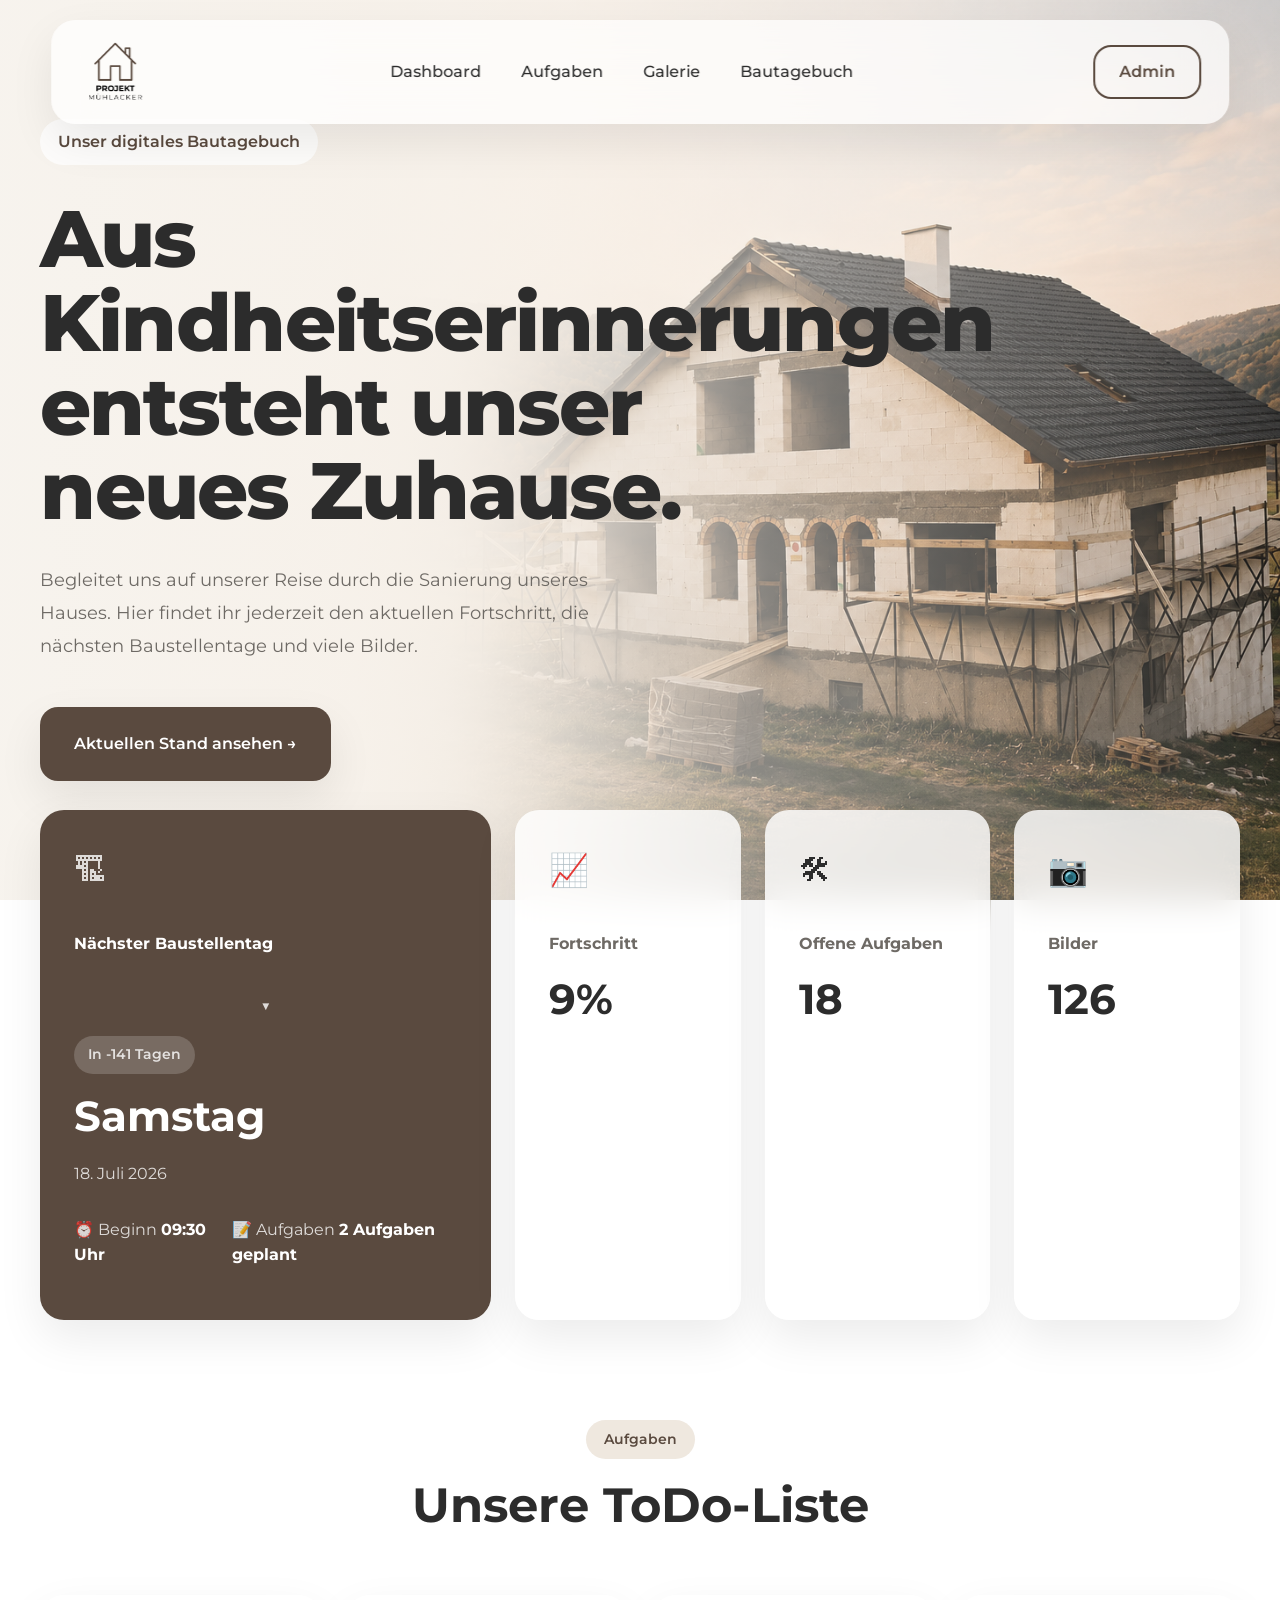
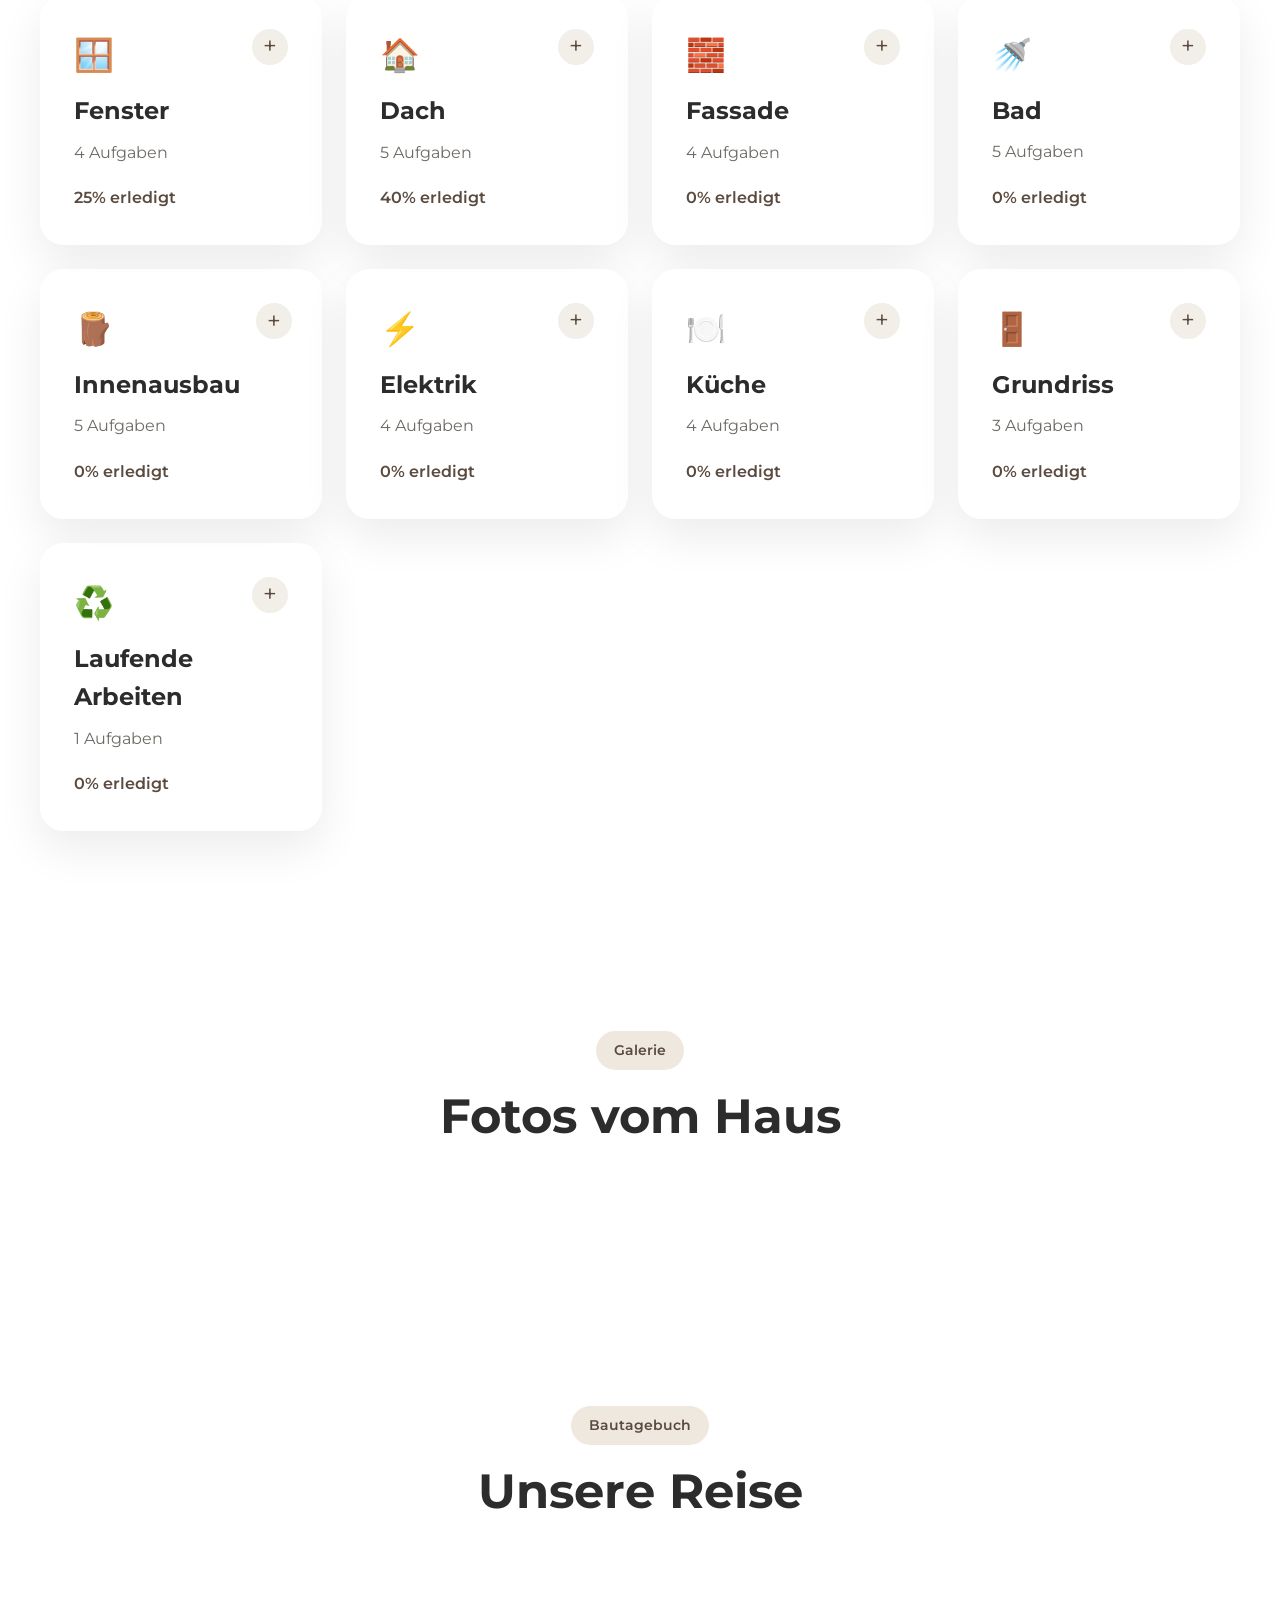
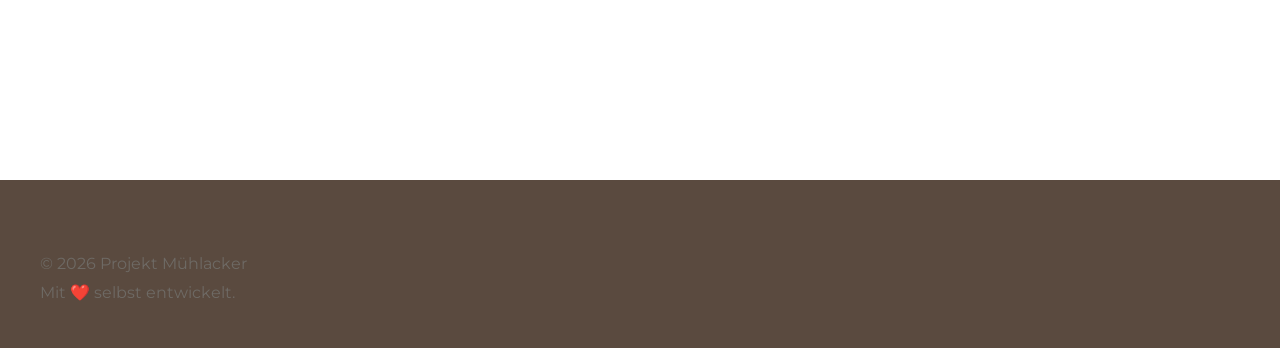
==== commit d017ccac: "UI bug fixes" ====
--- a/index.html
+++ b/index.html
@@ -193,10 +193,8 @@
     <span class="card-icon">🏗</span>
 
     <h3>Nächster Baustellentag</h3>
-    <span class="day-arrow">
-
+    <span class="dashboard-toggle">
     ▼
-
 </span>
 
     <span id="day-status" class="day-status">
@@ -240,7 +238,7 @@
 </div>
 
 <div id="construction-details"
-     class="construction-details">
+     class="next-tasks">
 
 </div>
 
--- a/assets/css/components/progress.css
+++ b/assets/css/components/progress.css
@@ -0,0 +1,83 @@
+/* ===========================================================
+   PROGRESS
+===========================================================*/
+
+/* Grundelement */
+
+.progress{
+
+    width:100%;
+
+    height:12px;
+
+    background:#ECE6DF;
+
+    border-radius:999px;
+
+    overflow:hidden;
+
+    position:relative;
+
+}
+
+/* Gefüllter Bereich */
+
+.progress-fill{
+
+    height:100%;
+
+    width:0;
+
+    background:var(--primary);
+
+    border-radius:999px;
+
+    transition:width .6s ease;
+
+}
+
+/* Größen */
+
+.progress-sm{
+
+    height:8px;
+
+}
+
+.progress-md{
+
+    height:12px;
+
+}
+
+.progress-lg{
+
+    height:18px;
+
+}
+
+/* Farben */
+
+.progress-primary .progress-fill{
+
+    background:var(--primary);
+
+}
+
+.progress-success .progress-fill{
+
+    background:#2ECC71;
+
+}
+
+.progress-warning .progress-fill{
+
+    background:#F39C12;
+
+}
+
+.progress-danger .progress-fill{
+
+    background:#E74C3C;
+
+}
--- a/assets/css/utilities/animation.css
+++ b/assets/css/utilities/animation.css
@@ -0,0 +1,217 @@
+/* ===========================================================
+   ANIMATIONS
+===========================================================*/
+
+/* ===========================================================
+   TRANSITIONS
+===========================================================*/
+
+.fade{
+
+    transition:opacity .35s ease;
+
+}
+
+.scale{
+
+    transition:transform .35s ease;
+
+}
+
+.rotate{
+
+    transition:transform .35s ease;
+
+}
+
+.shadow{
+
+    transition:
+        transform .35s ease,
+        box-shadow .35s ease;
+
+}
+
+/* ===========================================================
+   HOVER EFFECTS
+===========================================================*/
+
+.hover-lift:hover{
+
+    transform:translateY(-8px);
+
+}
+
+.hover-scale:hover{
+
+    transform:scale(1.03);
+
+}
+
+.hover-rotate:hover{
+
+    transform:rotate(3deg);
+
+}
+
+/* ===========================================================
+   FADE IN
+===========================================================*/
+
+@keyframes fadeIn{
+
+    from{
+
+        opacity:0;
+
+    }
+
+    to{
+
+        opacity:1;
+
+    }
+
+}
+
+.fade-in{
+
+    animation:fadeIn .6s ease forwards;
+
+}
+
+/* ===========================================================
+   FADE UP
+===========================================================*/
+
+@keyframes fadeUp{
+
+    from{
+
+        opacity:0;
+
+        transform:translateY(30px);
+
+    }
+
+    to{
+
+        opacity:1;
+
+        transform:translateY(0);
+
+    }
+
+}
+
+.fade-up{
+
+    animation:fadeUp .7s ease forwards;
+
+}
+
+/* ===========================================================
+   SCALE IN
+===========================================================*/
+
+@keyframes scaleIn{
+
+    from{
+
+        opacity:0;
+
+        transform:scale(.95);
+
+    }
+
+    to{
+
+        opacity:1;
+
+        transform:scale(1);
+
+    }
+
+}
+
+.scale-in{
+
+    animation:scaleIn .45s ease forwards;
+
+}
+
+/* ===========================================================
+   SLIDE LEFT
+===========================================================*/
+
+@keyframes slideLeft{
+
+    from{
+
+        opacity:0;
+
+        transform:translateX(40px);
+
+    }
+
+    to{
+
+        opacity:1;
+
+        transform:translateX(0);
+
+    }
+
+}
+
+.slide-left{
+
+    animation:slideLeft .6s ease forwards;
+
+}
+
+/* ===========================================================
+   SLIDE RIGHT
+===========================================================*/
+
+@keyframes slideRight{
+
+    from{
+
+        opacity:0;
+
+        transform:translateX(-40px);
+
+    }
+
+    to{
+
+        opacity:1;
+
+        transform:translateX(0);
+
+    }
+
+}
+
+.slide-right{
+
+    animation:slideRight .6s ease forwards;
+
+}
+
+/* ===========================================================
+   SPIN
+===========================================================*/
+
+.spin{
+
+    transition:transform .35s ease;
+
+}
+
+.spin.open{
+
+    transform:rotate(45deg);
+
+}
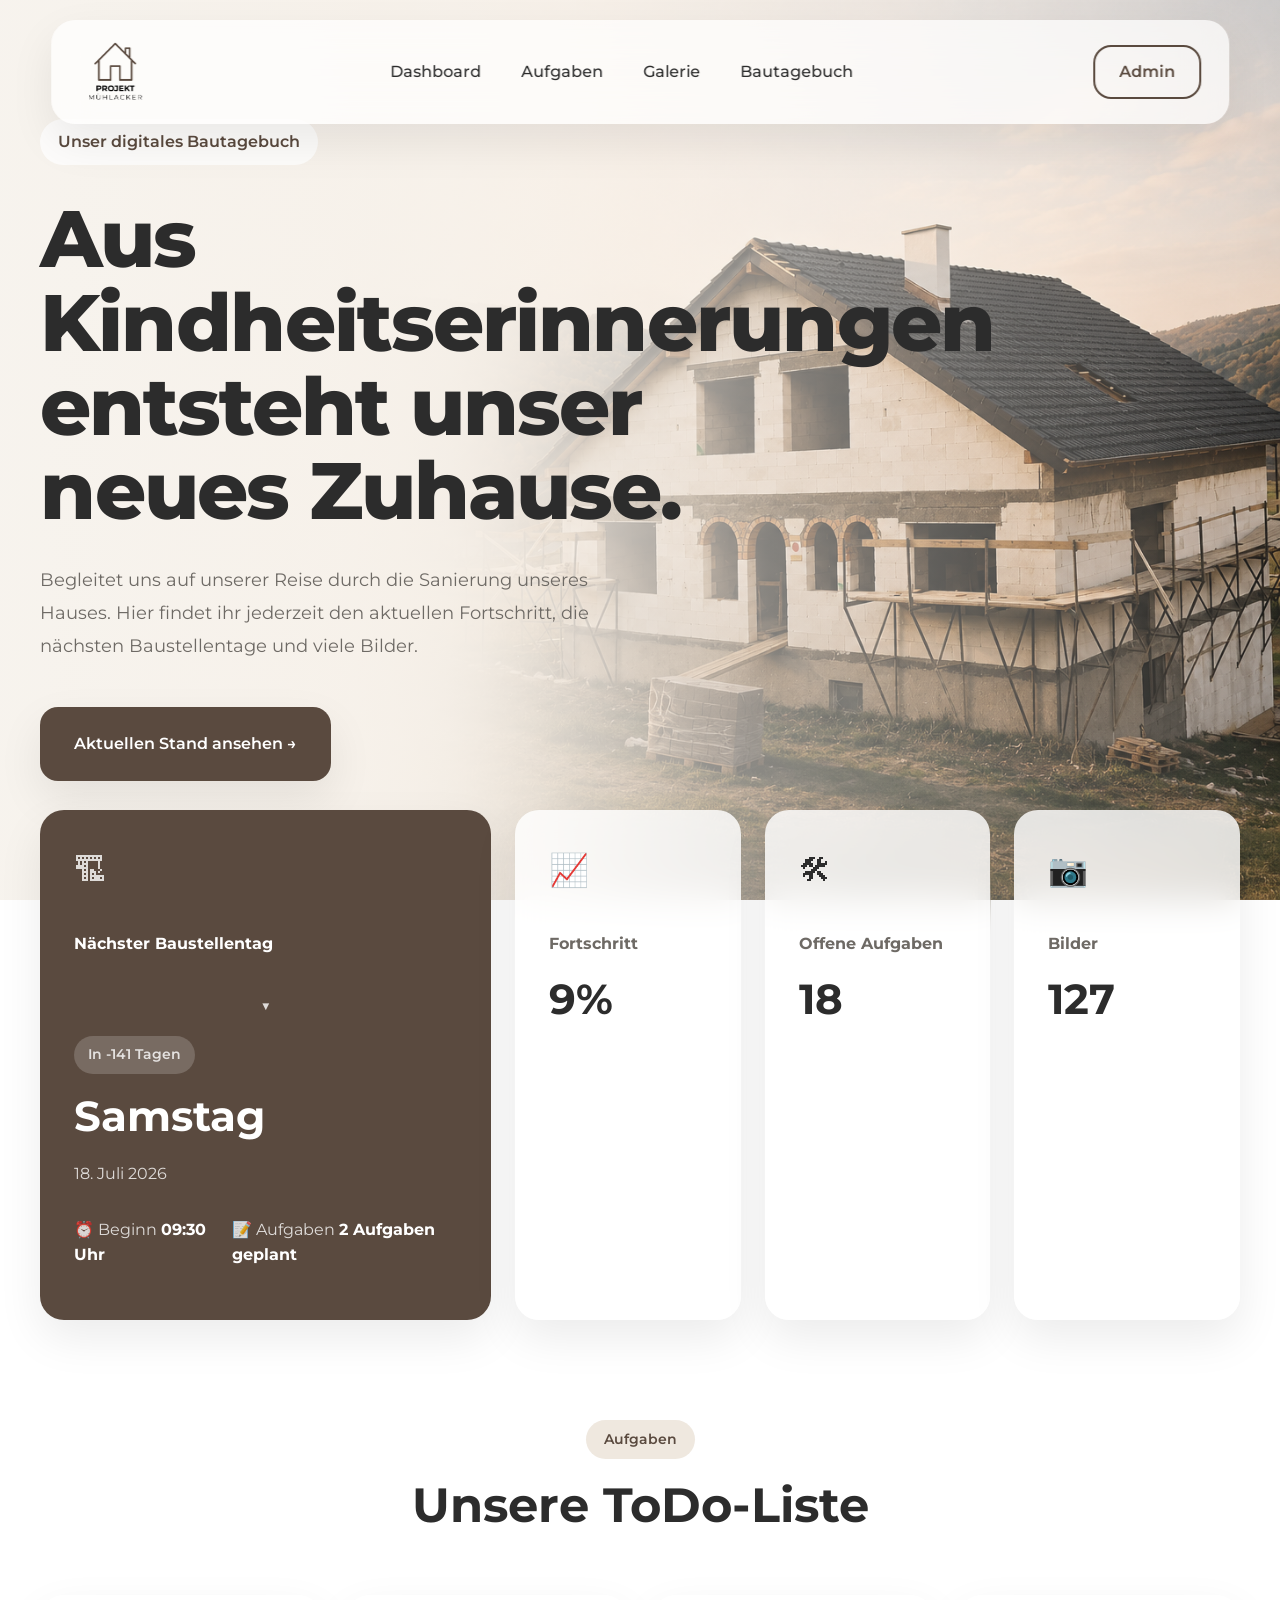
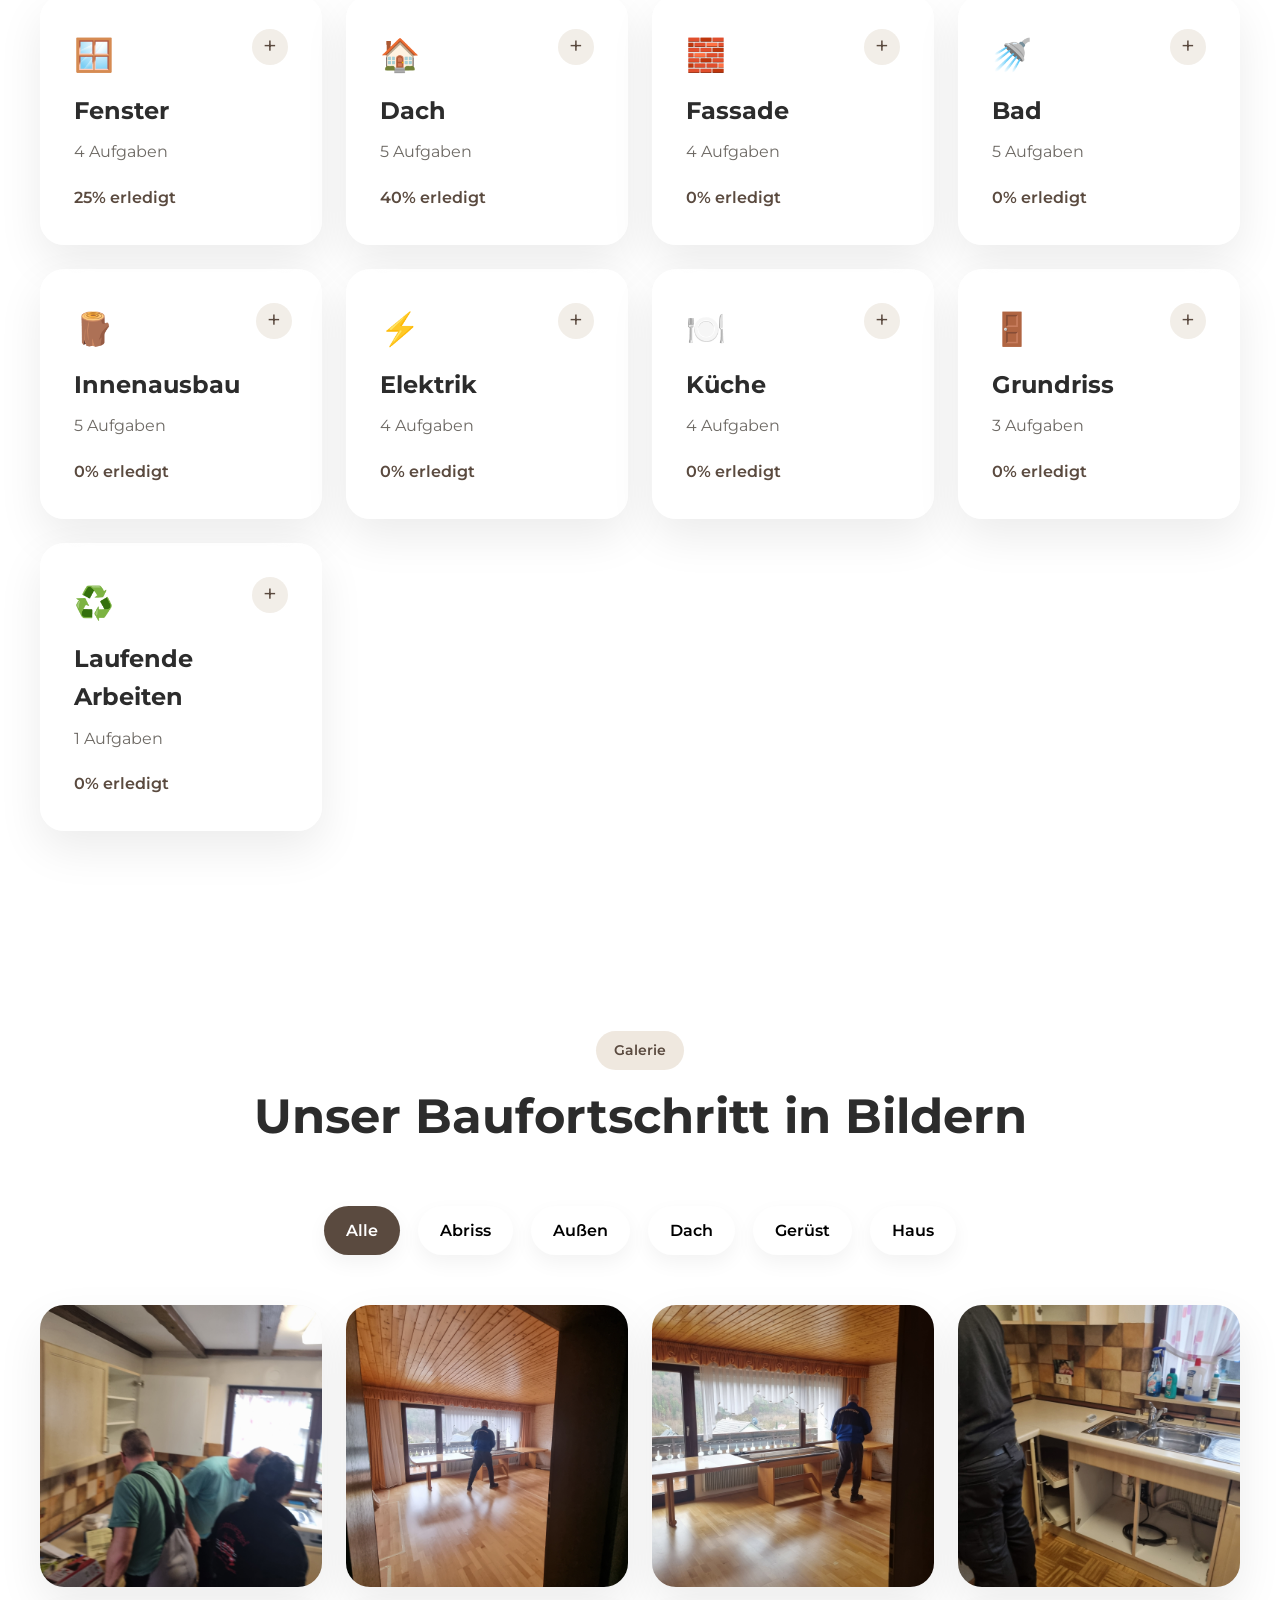
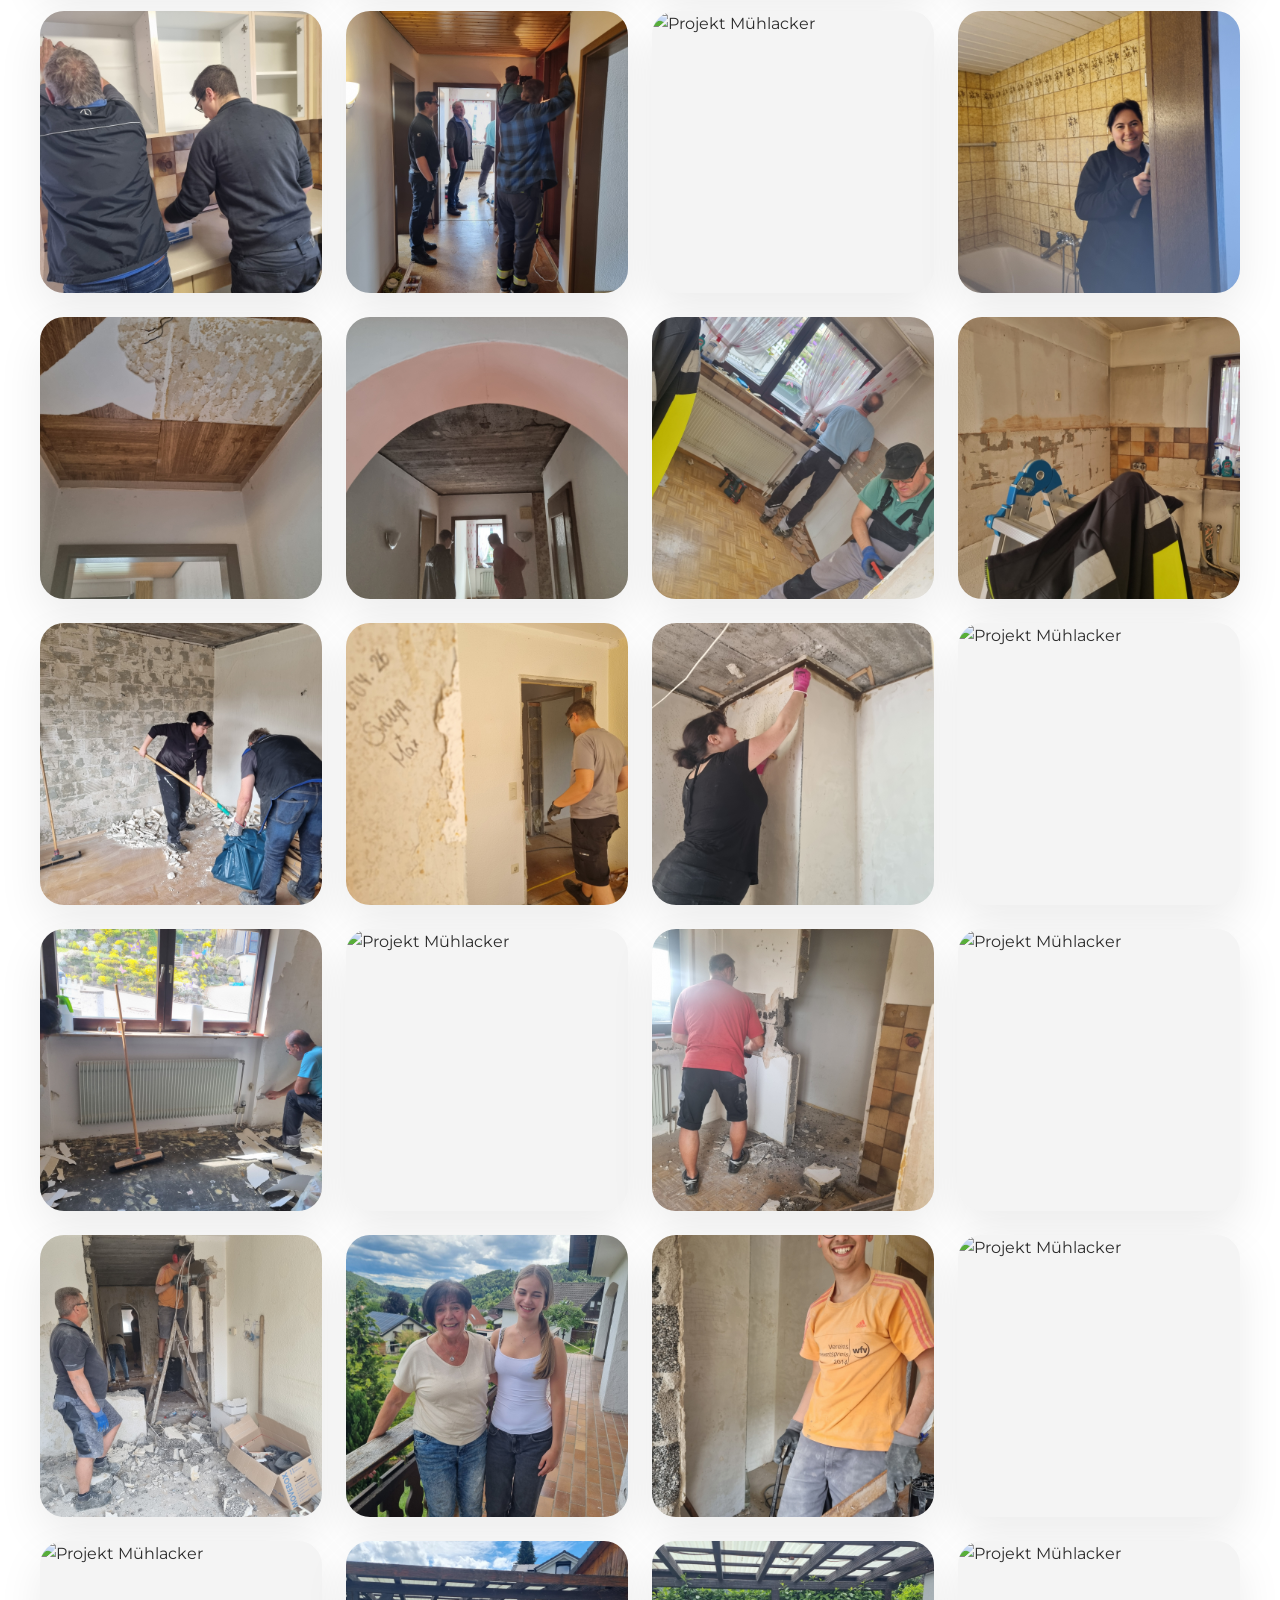
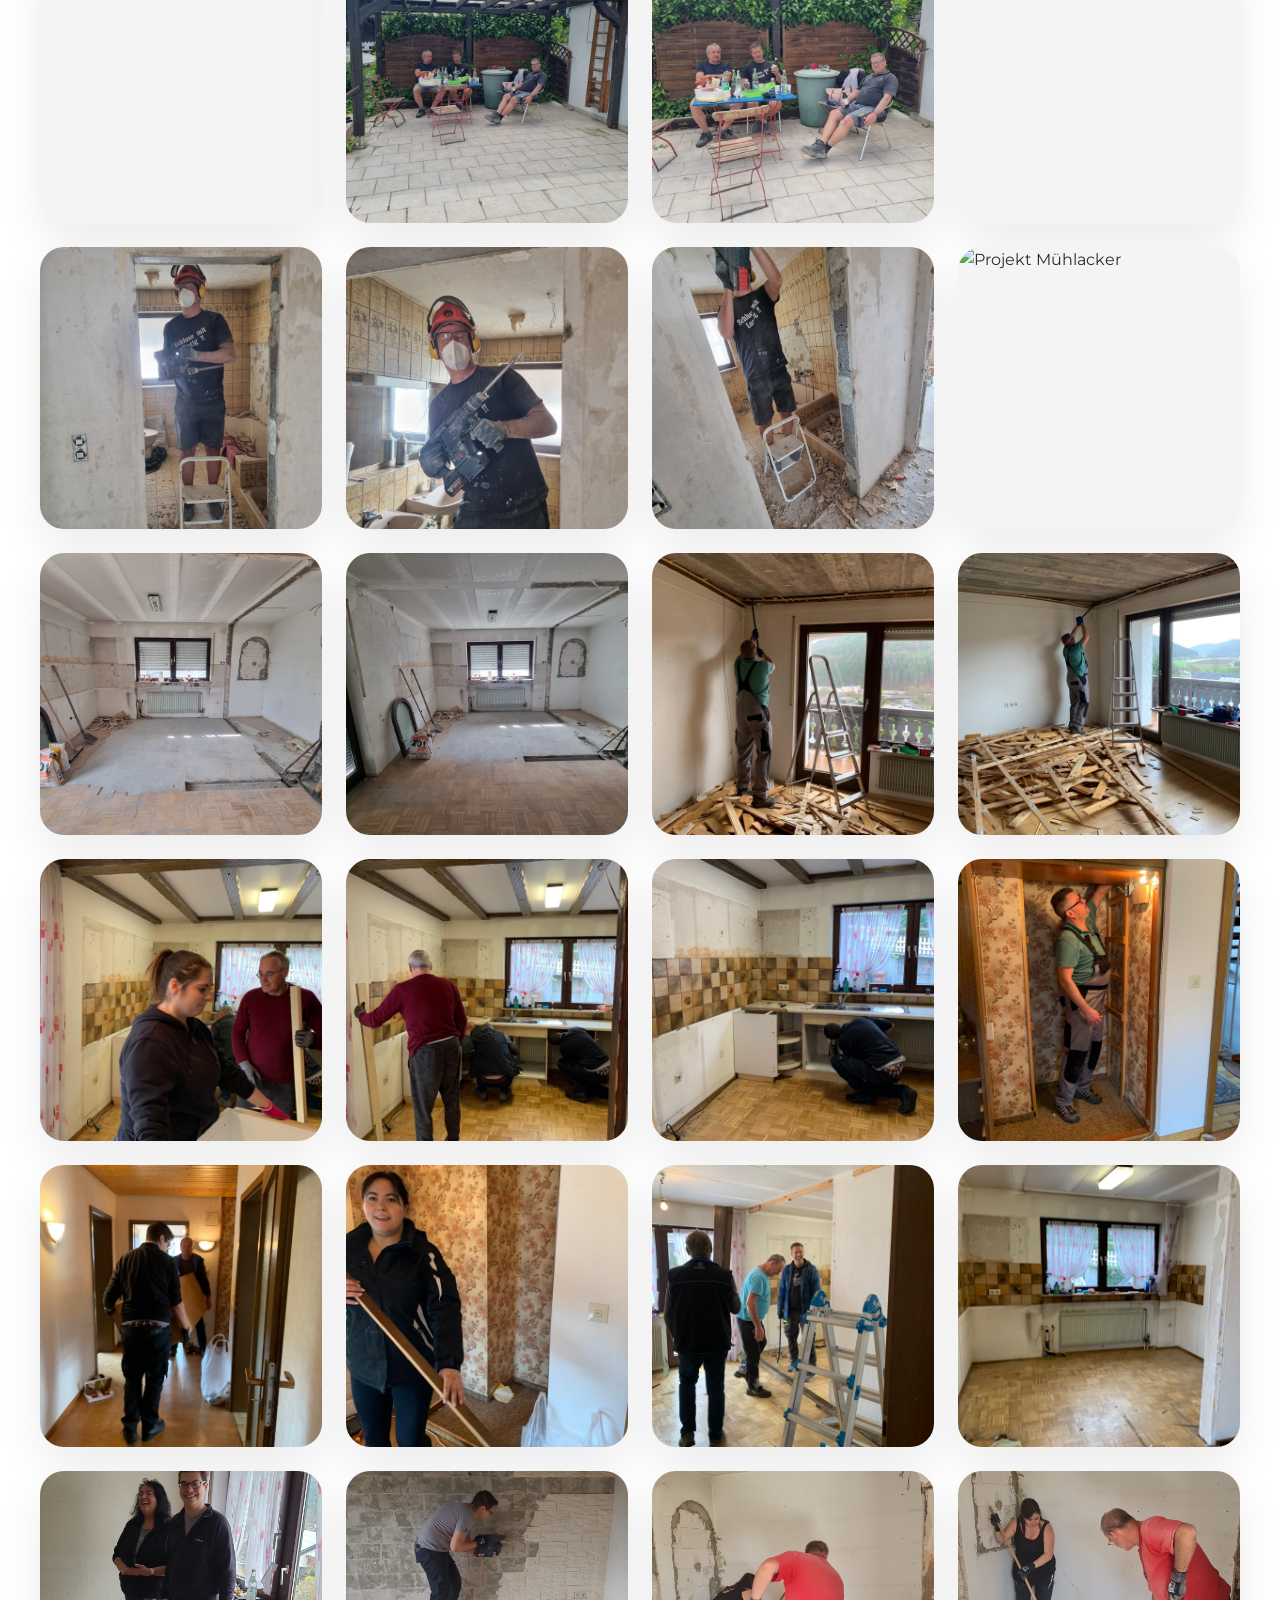
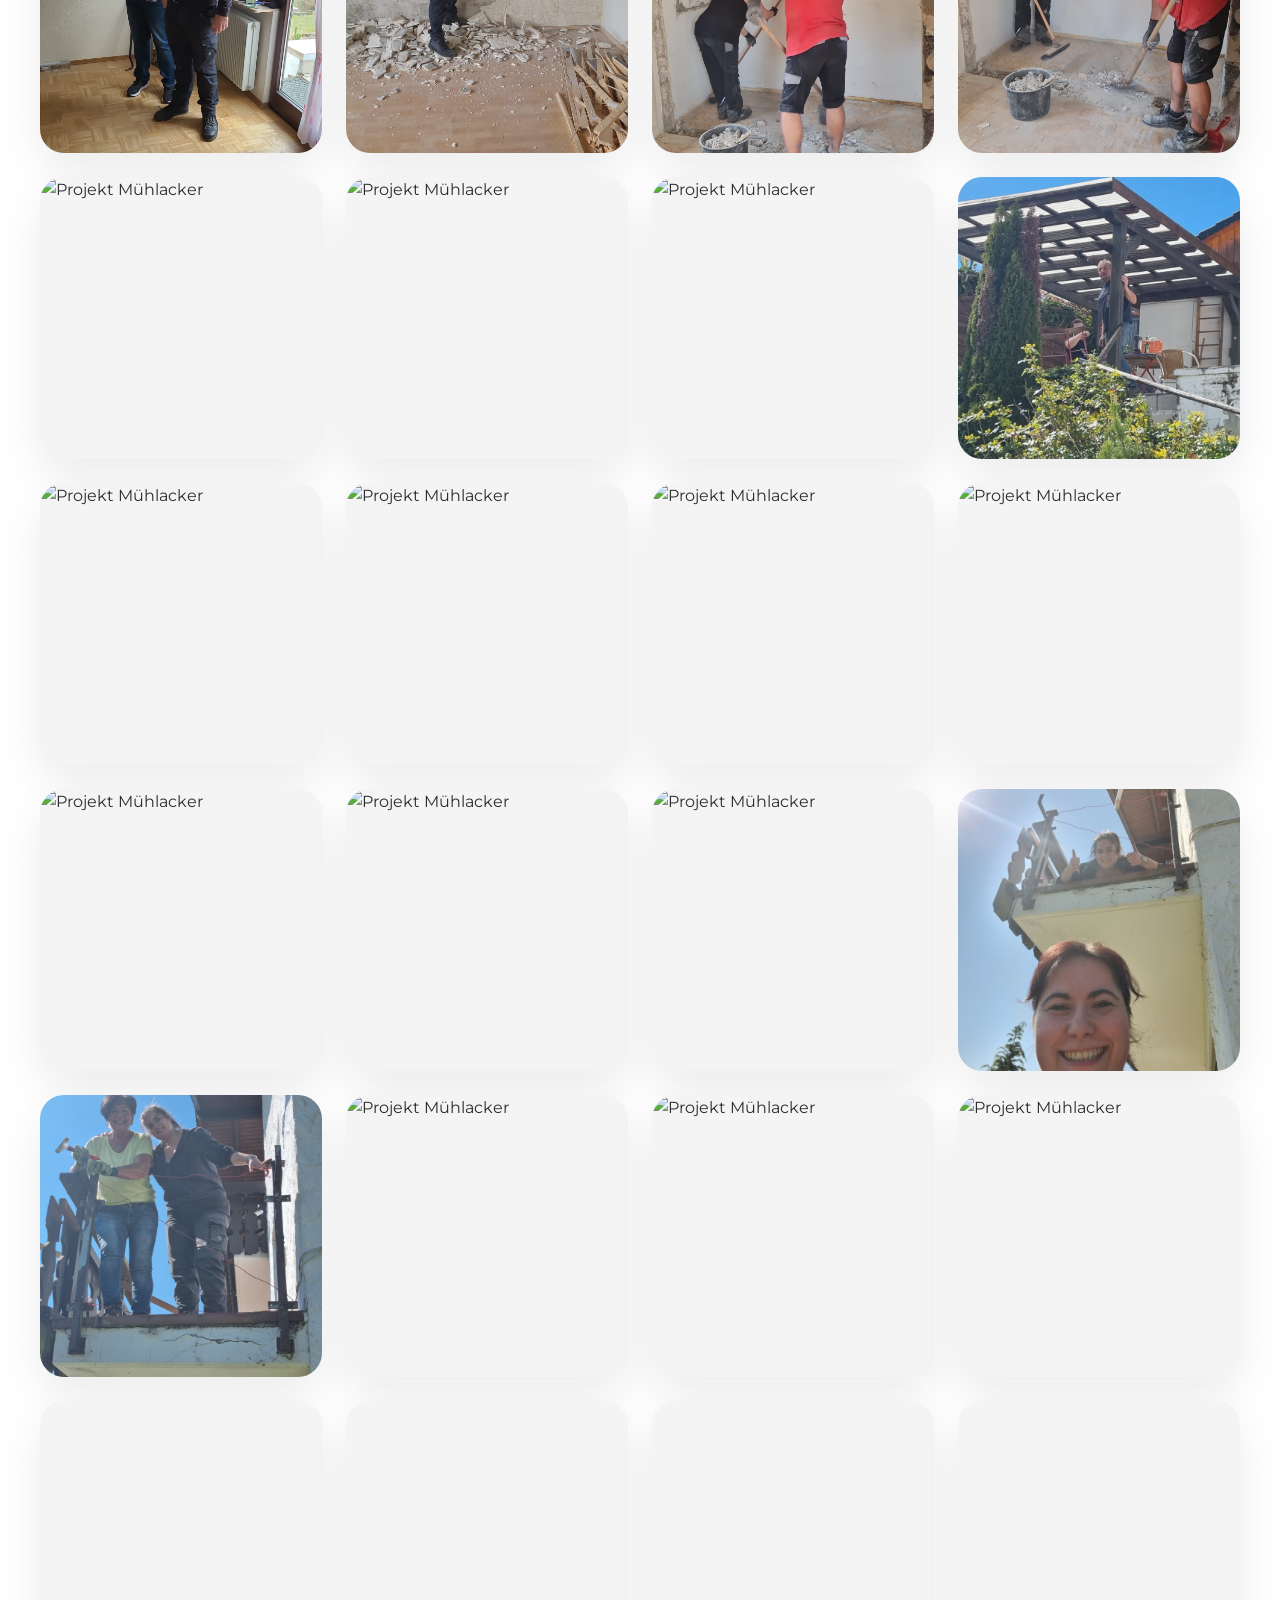
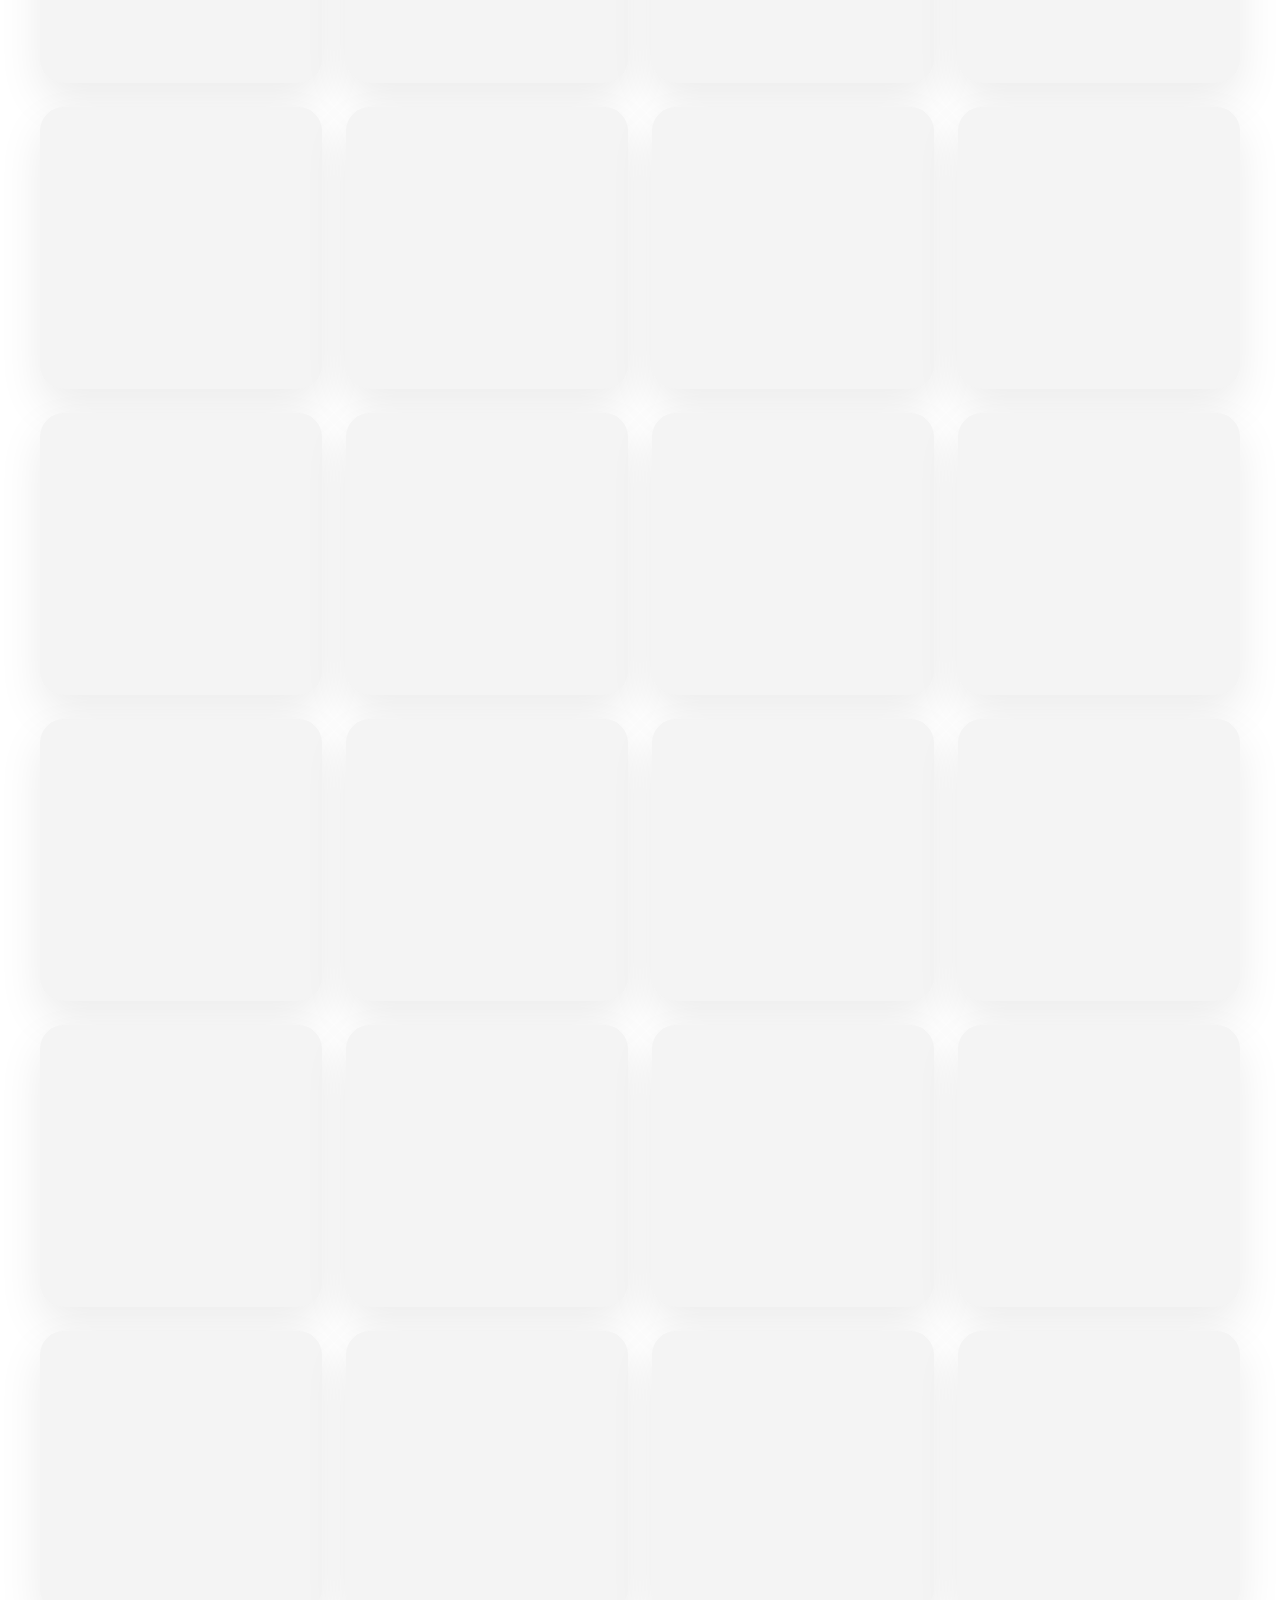
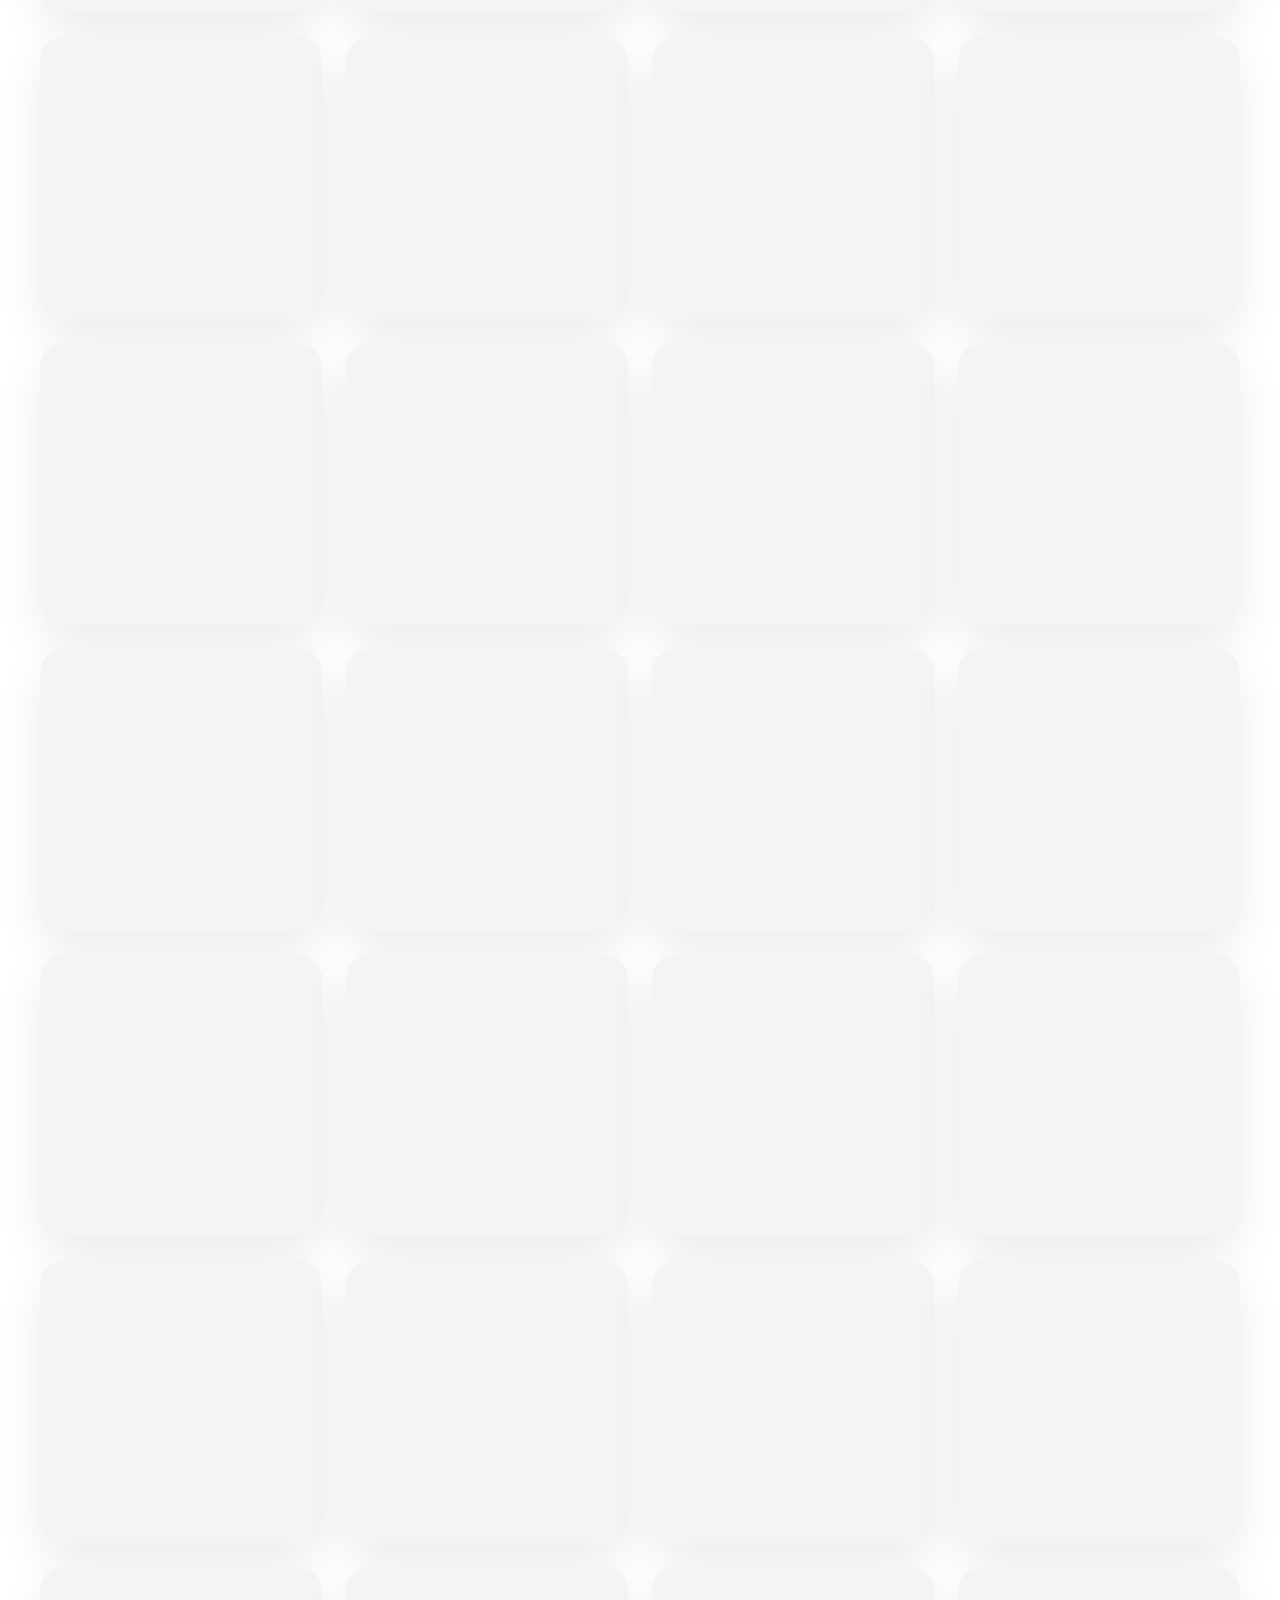
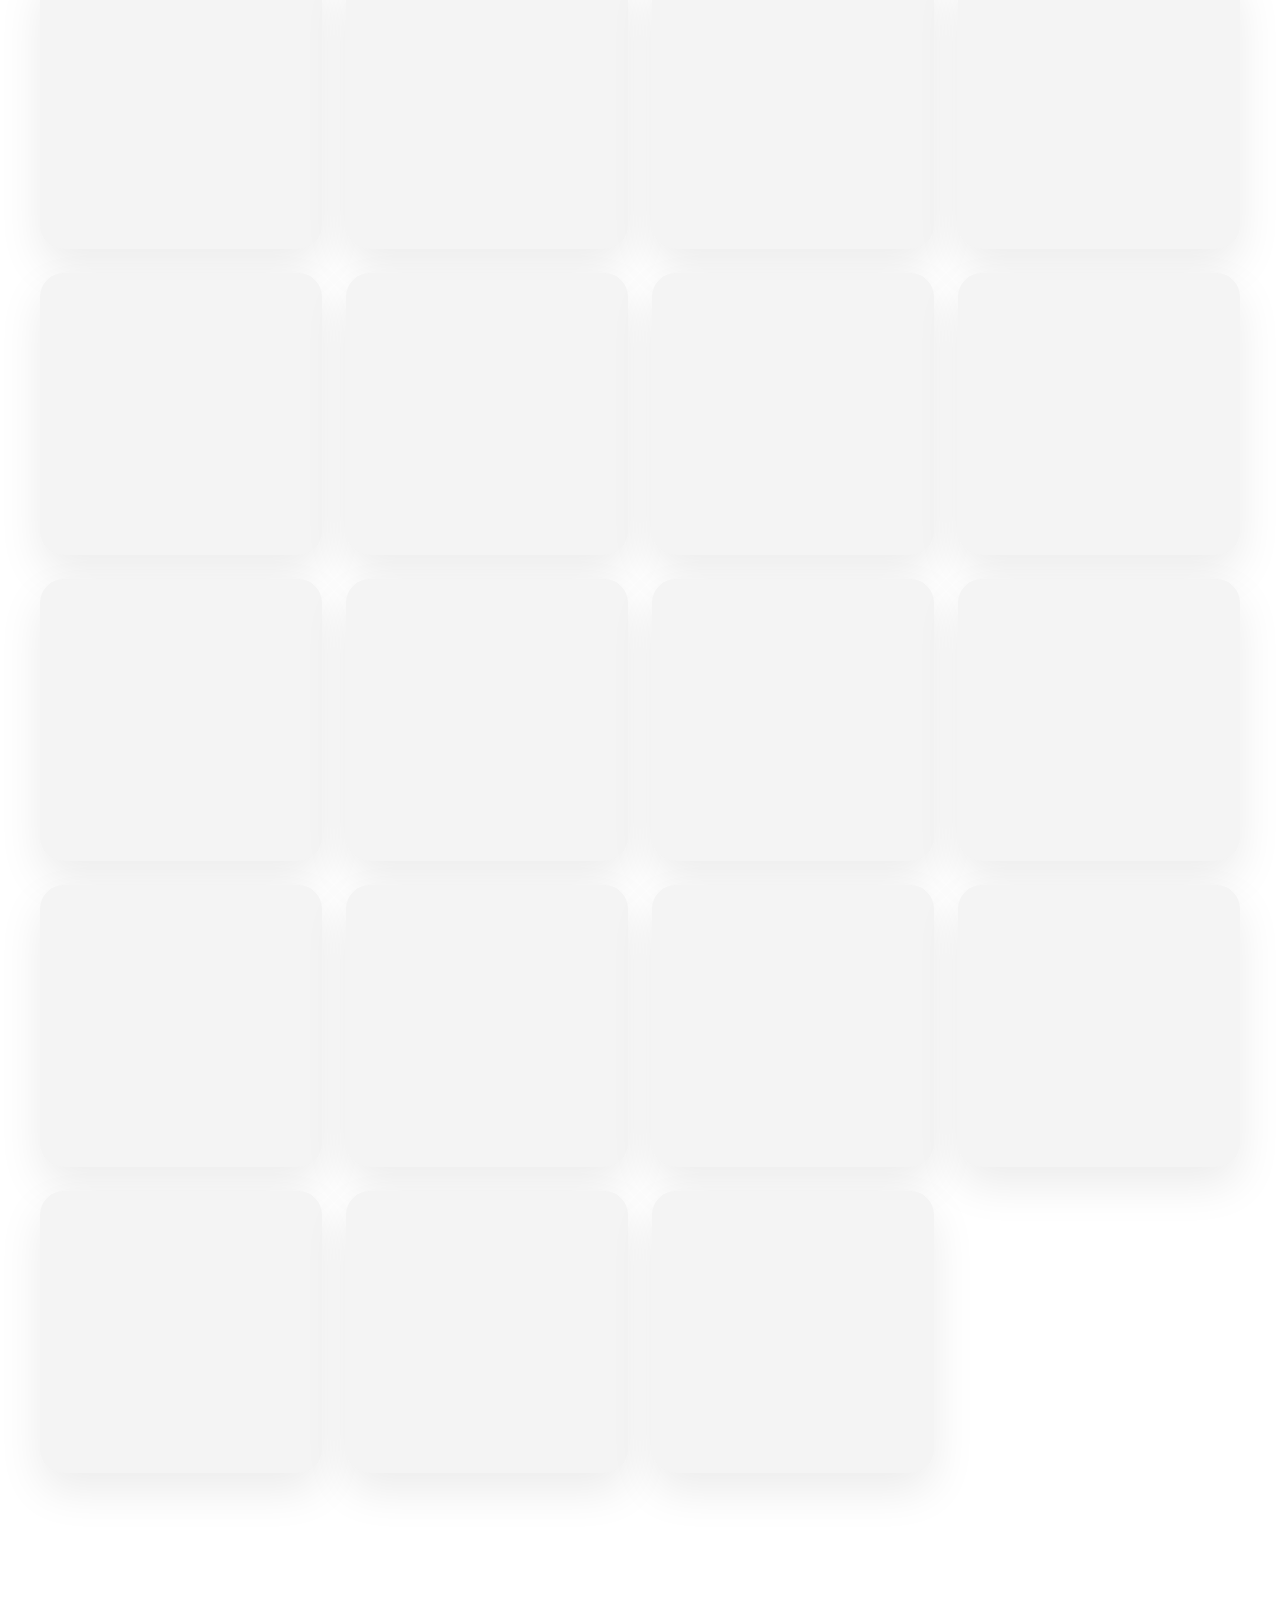
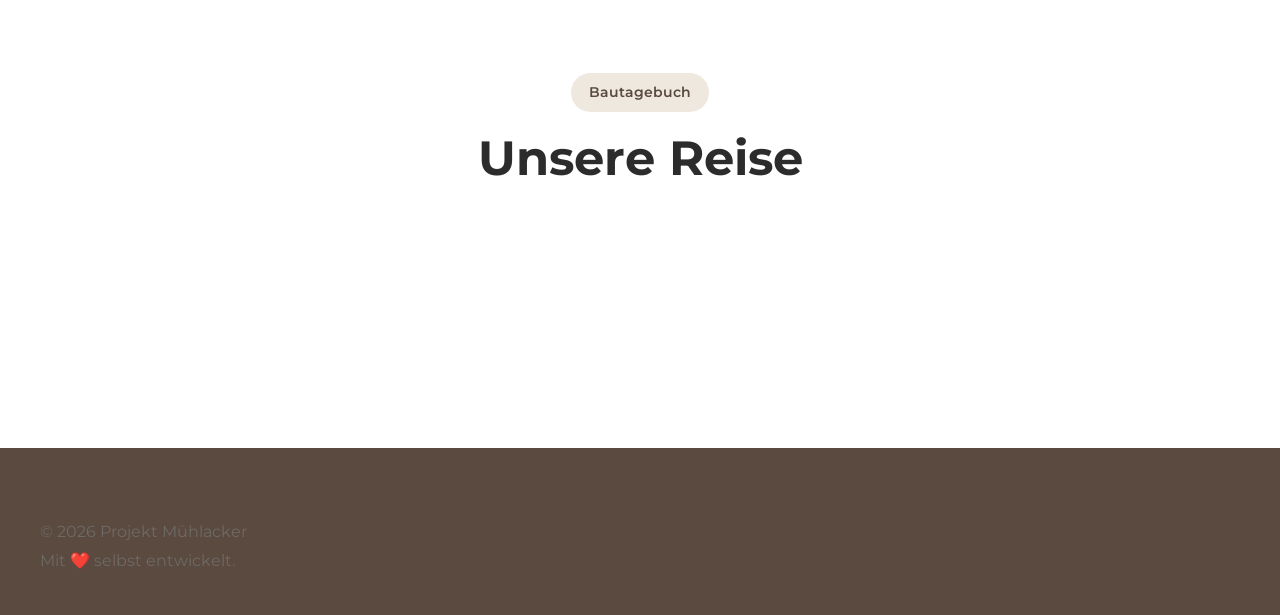
==== commit 09f94653: "Gallery" ====
--- a/index.html
+++ b/index.html
@@ -42,6 +42,7 @@
     <link rel="stylesheet" href="assets/css/components/cards.css">
     <link rel="stylesheet" href="assets/css/components/progress.css">
     <link rel="stylesheet" href="assets/css/components/mobile-menu.css">
+    <link rel="stylesheet" href="assets/css/components/lightbox.css">
 
     <!-- ===========================
          SECTIONS
@@ -264,15 +265,15 @@
 
             </div>
 
-            <div class="dashboard-card card card-padding card-hover">
+            <a href="#gallery" class="dashboard-card card card-padding card-hover dashboard-link">
 
                 <span class="card-icon">📷</span>
 
                 <h3>Bilder</h3>
 
-                <h2 id="photo-count">126</h2>
-
-            </div>
+                <h2 id="photo-count">127</h2>
+
+            </a>
 
         </div>
 
@@ -316,19 +317,56 @@
          GALERIE
     =========================== -->
 
-    <section id="gallery">
+  <section id="gallery">
+
+    <div class="container">
+
+        <div class="section-title">
+
+            <span class="section-tag">
+
+                Galerie
+
+            </span>
+
+            <h2>Unser Baufortschritt in Bildern</h2>
+
+        </div>
+
+        <!-- Kategorien -->
+
+        <div id="gallery-categories"
+             class="gallery-categories">
+
+        </div>
+
+        <!-- Bilder -->
+
+        <div id="gallery-grid"
+             class="gallery-grid">
+
+        </div>
+
+    </div>
+
+</section>
+    <!-- ==========================
+         BAUTAGEBUCH
+    =========================== -->
+
+    <section id="timeline">
 
         <div class="container">
 
             <div class="section-title">
 
-                <span>Galerie</span>
-
-                <h2>Fotos vom Haus</h2>
-
-            </div>
-
-            <div id="gallery-container">
+                <span>Bautagebuch</span>
+
+                <h2>Unsere Reise</h2>
+
+            </div>
+
+            <div id="timeline-container">
 
             </div>
 
@@ -337,30 +375,6 @@
     </section>
 
     <!-- ==========================
-         BAUTAGEBUCH
-    =========================== -->
-
-    <section id="timeline">
-
-        <div class="container">
-
-            <div class="section-title">
-
-                <span>Bautagebuch</span>
-
-                <h2>Unsere Reise</h2>
-
-            </div>
-
-            <div id="timeline-container">
-
-            </div>
-
-        </div>
-
-    </section>
-
-    <!-- ==========================
          FOOTER
     =========================== -->
 
@@ -383,17 +397,57 @@
         </div>
 
     </footer>
+<!-- ==========================
+     LIGHTBOX
+========================== -->
+
+<div id="lightbox" class="lightbox">
+
+    <button class="lightbox-close">
+
+        ✕
+
+    </button>
+
+    <button class="lightbox-prev">
+
+        ❮
+
+    </button>
+
+    <img
+        id="lightbox-image"
+        src=""
+        alt="Projekt Mühlacker">
+
+<div class="lightbox-counter"
+
+     id="lightbox-counter">
+
+</div>
+
+    <button class="lightbox-next">
+
+        ❯
+
+    </button>
+
+</div>
+
 
     <!-- ==========================
          JAVASCRIPT
     =========================== -->
 
-    <script src="assets/js/dashboard.js"></script>
-
-    <script src="assets/js/tasks.js"></script>
-
     <script src="assets/js/app.js"></script>
 
+<script src="assets/js/dashboard.js"></script>
+
+<script src="assets/js/tasks.js"></script>
+
+<script src="assets/js/gallery.js"></script>
+
+<script src="assets/js/lightbox.js"></script>
 
 
 </body>
--- a/assets/css/sections/gallery.css
+++ b/assets/css/sections/gallery.css
@@ -143,4 +143,147 @@
 
     color:var(--text-light);
 
+}
+
+/* ===========================================================
+   FILTER
+===========================================================*/
+
+.gallery-categories{
+
+    display:flex;
+
+    justify-content:center;
+
+    flex-wrap:wrap;
+
+    gap:18px;
+
+    margin:50px 0;
+
+}
+
+.gallery-filter{
+
+    padding:12px 22px;
+
+    border-radius:999px;
+
+    border:none;
+
+    background:white;
+
+    cursor:pointer;
+
+    transition:.3s;
+
+    box-shadow:var(--shadow-sm);
+
+    font-weight:600;
+
+}
+
+.gallery-filter:hover{
+
+    transform:translateY(-2px);
+
+}
+
+.gallery-filter.active{
+
+    background:var(--primary);
+
+    color:white;
+
+}
+
+
+/* ===========================================================
+   GALLERY GRID
+===========================================================*/
+
+.gallery-grid{
+
+    display:grid;
+
+    grid-template-columns:repeat(auto-fill,minmax(280px,1fr));
+
+    gap:24px;
+
+    margin-top:50px;
+
+}
+
+.gallery-card{
+
+    position:relative;
+
+    overflow:hidden;
+
+    border-radius:var(--radius-lg);
+
+    box-shadow:var(--shadow-md);
+
+    cursor:pointer;
+
+    aspect-ratio:1 / 1;
+
+    background:#f4f4f4;
+
+    transition:var(--transition);
+
+}
+
+.gallery-card:hover{
+
+    transform:translateY(-6px);
+
+    box-shadow:var(--shadow-lg);
+
+}
+
+.gallery-card img{
+
+    width:100%;
+
+    height:100%;
+
+    object-fit:cover;
+
+    display:block;
+
+    transition:transform .4s ease;
+
+}
+
+.gallery-card:hover img{
+
+    transform:scale(1.08);
+
+}
+
+.lightbox-counter{
+
+    position:absolute;
+
+    bottom:35px;
+
+    left:50%;
+
+    transform:translateX(-50%);
+
+    color:white;
+
+    font-size:1rem;
+
+    font-weight:600;
+
+    padding:10px 18px;
+
+    background:rgba(255,255,255,.15);
+
+    backdrop-filter:blur(10px);
+
+    border-radius:999px;
+
 }
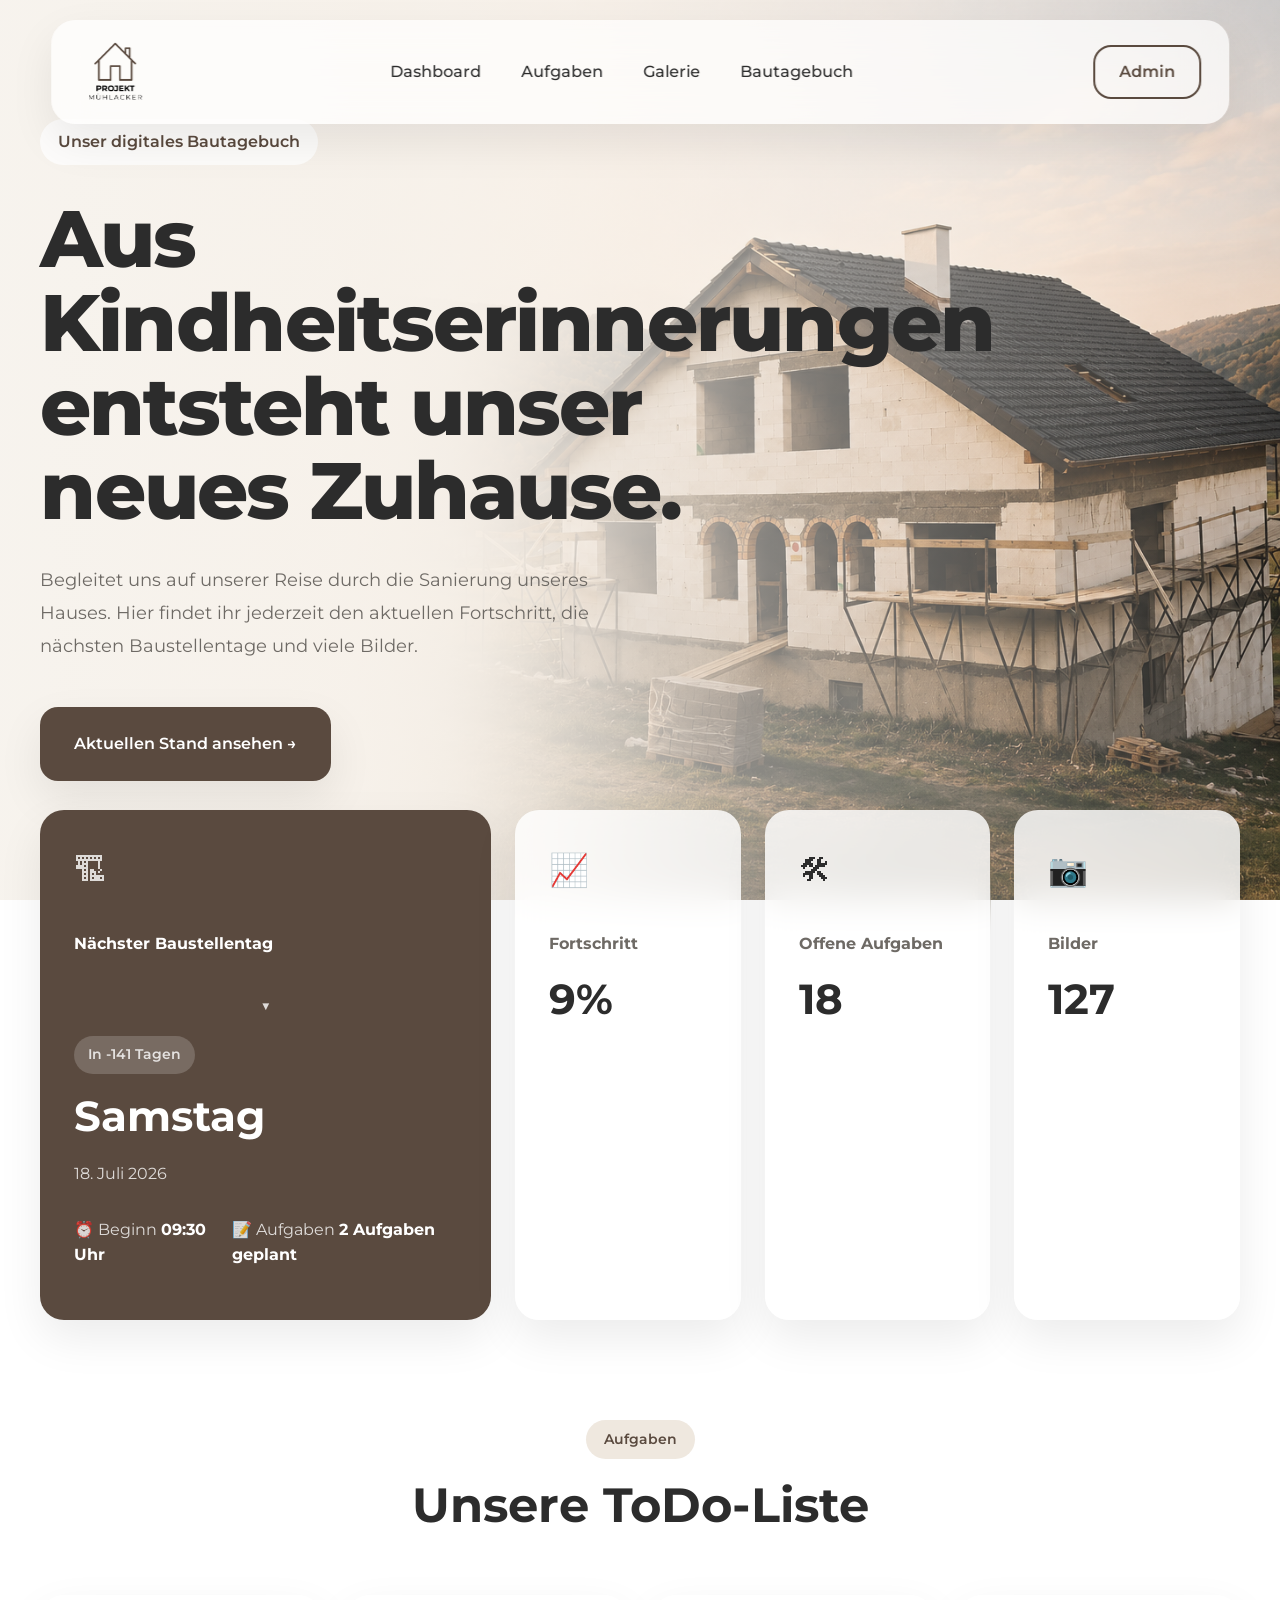
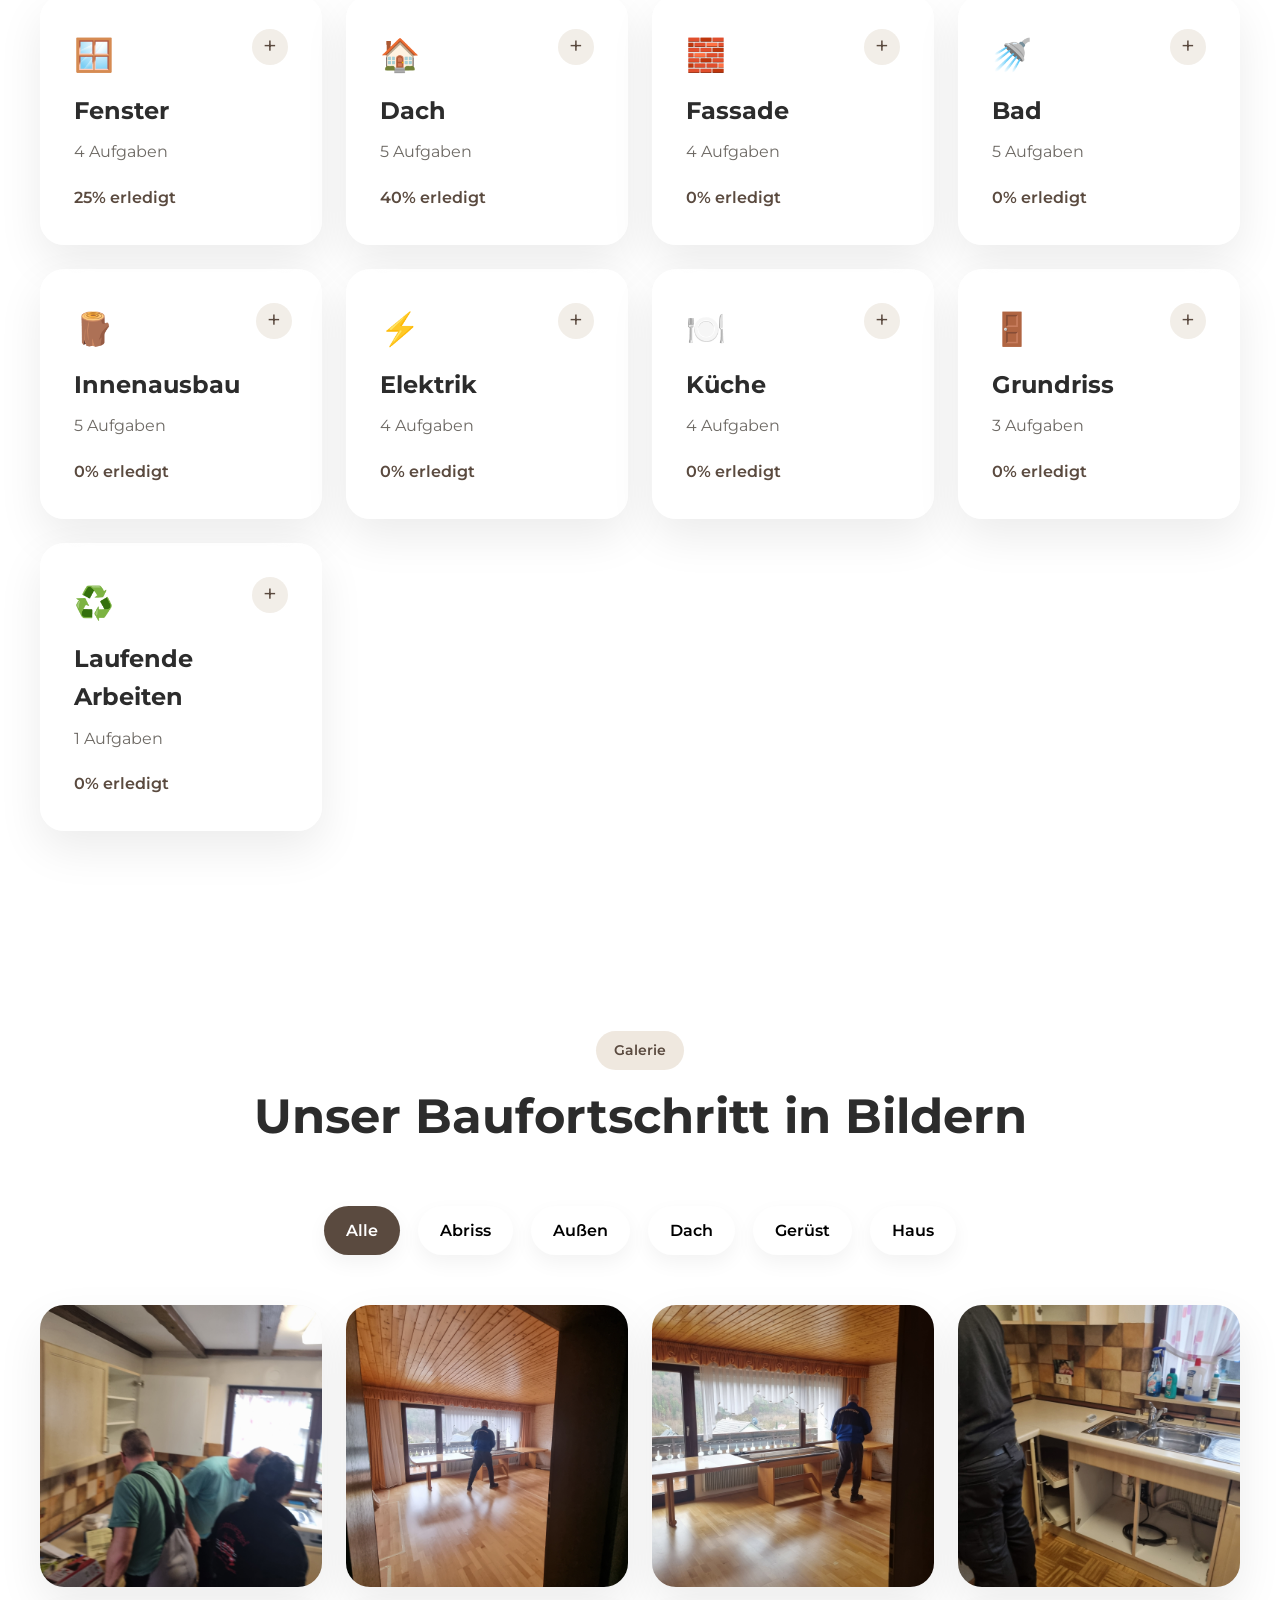
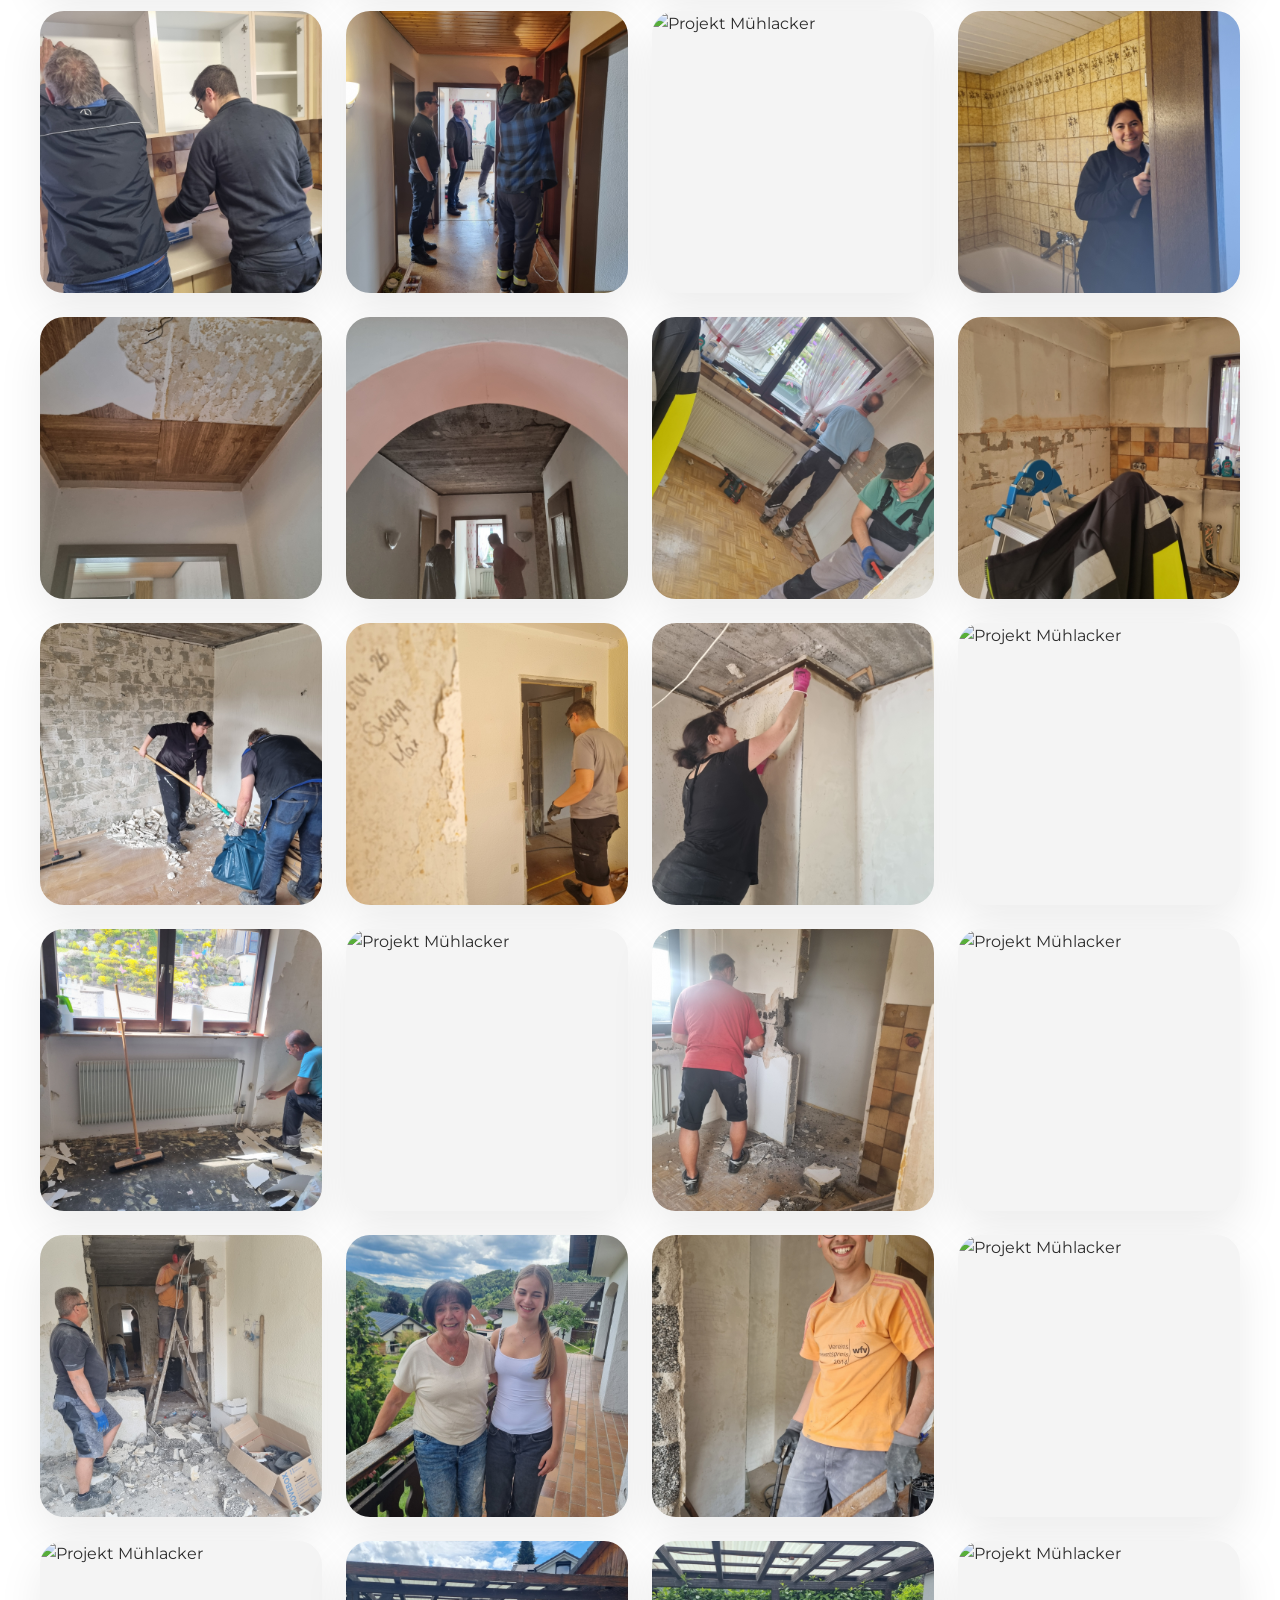
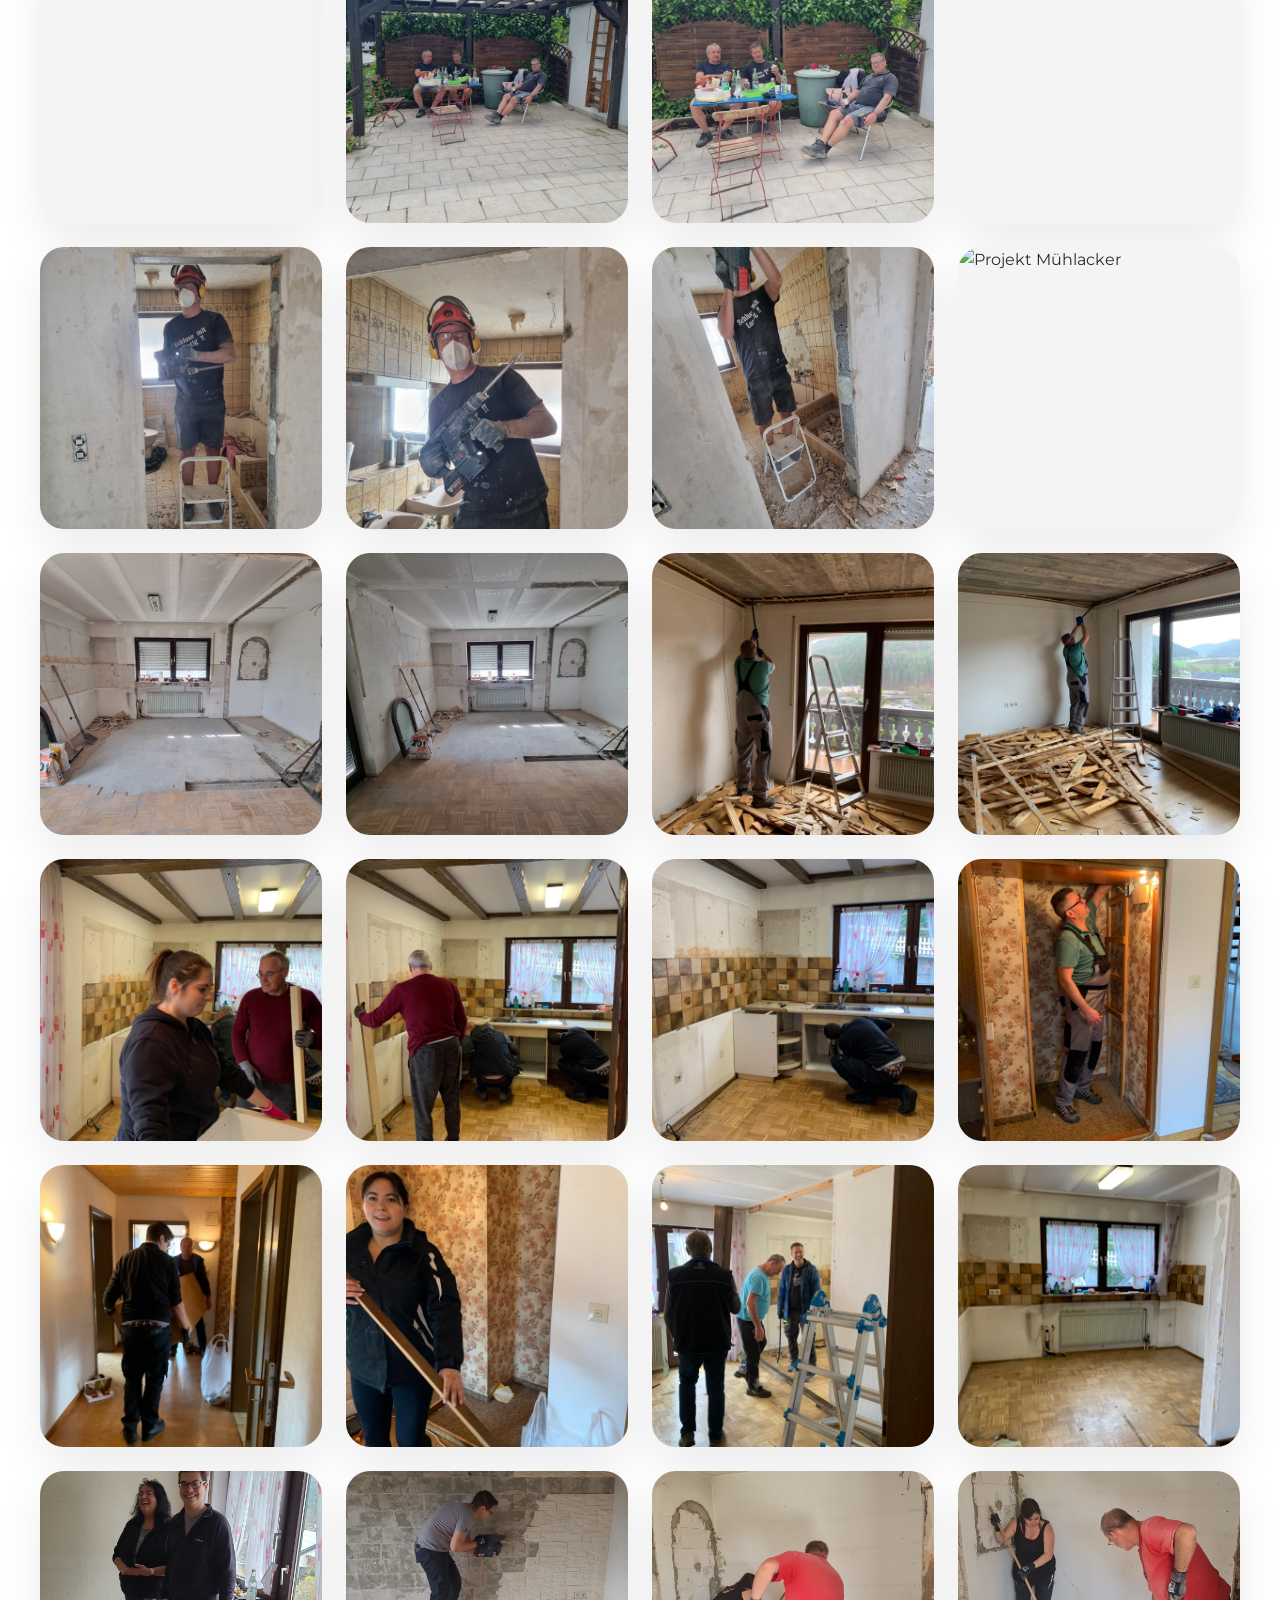
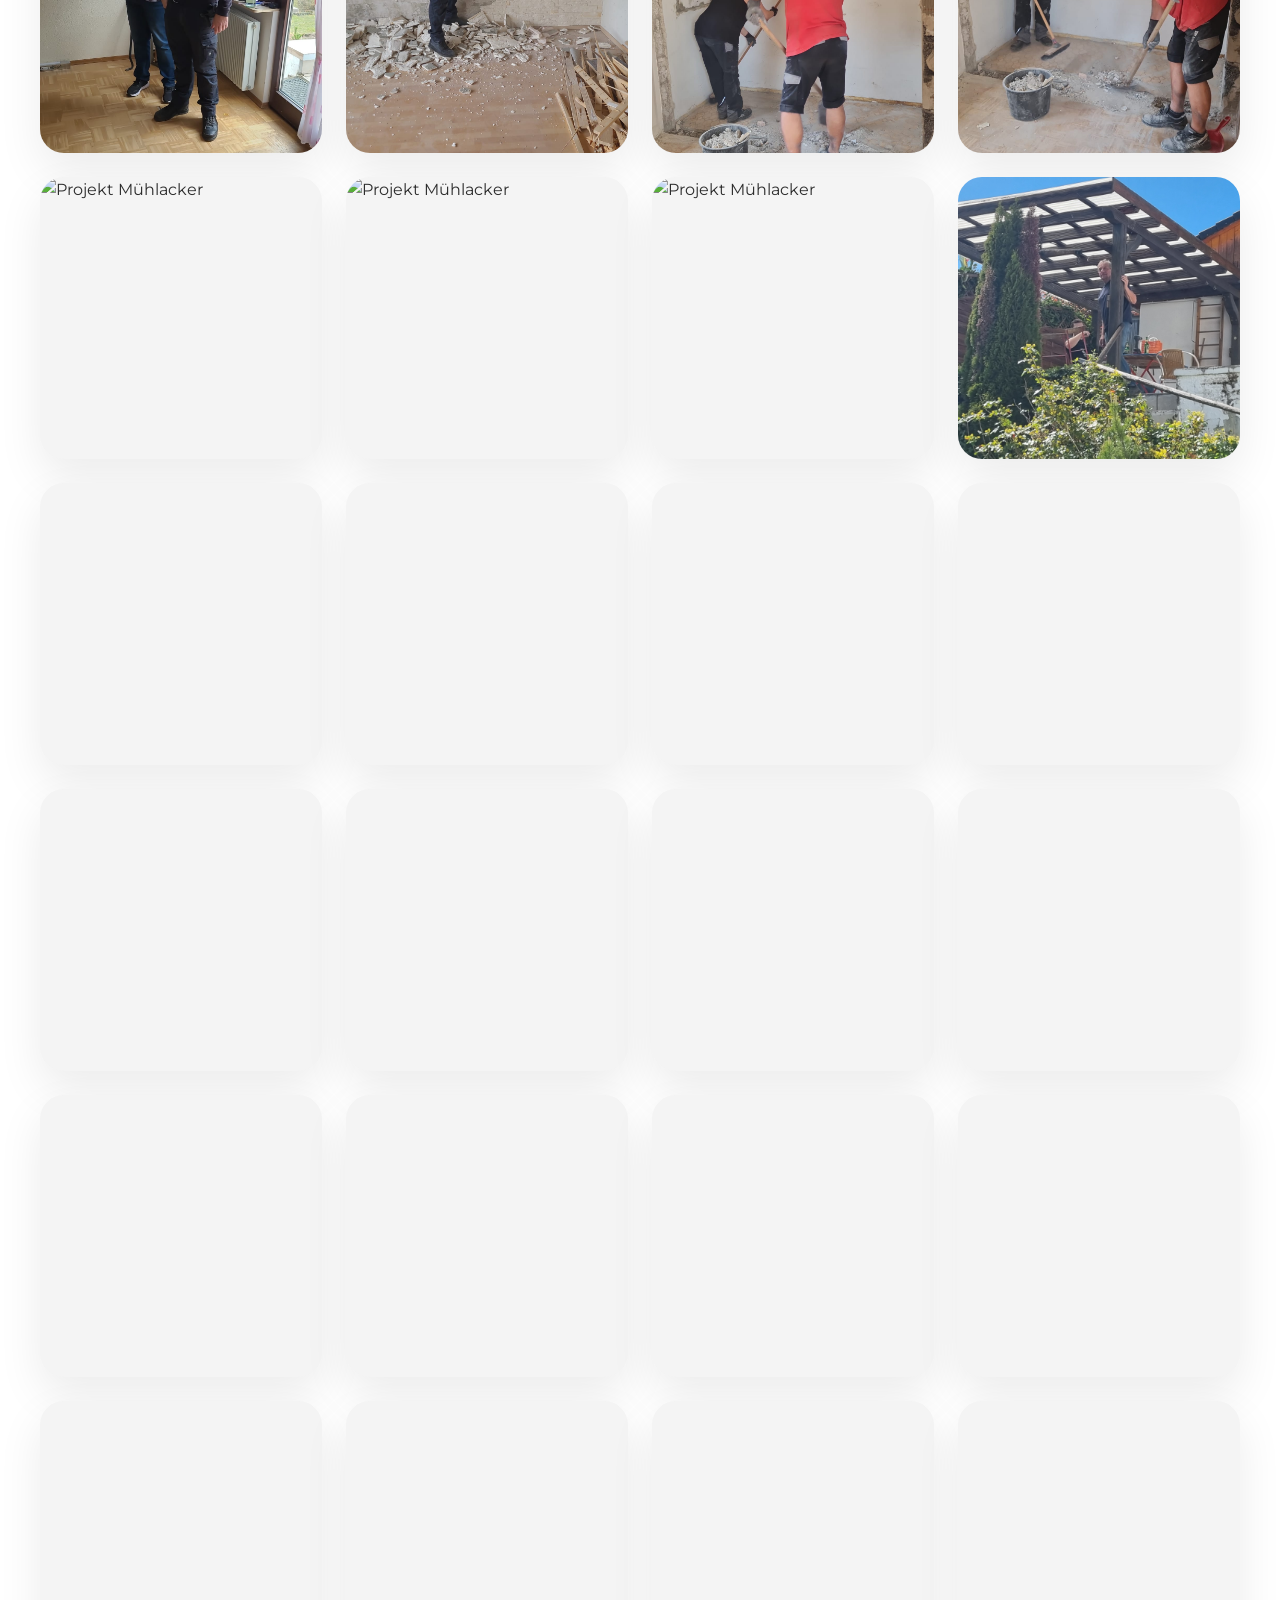
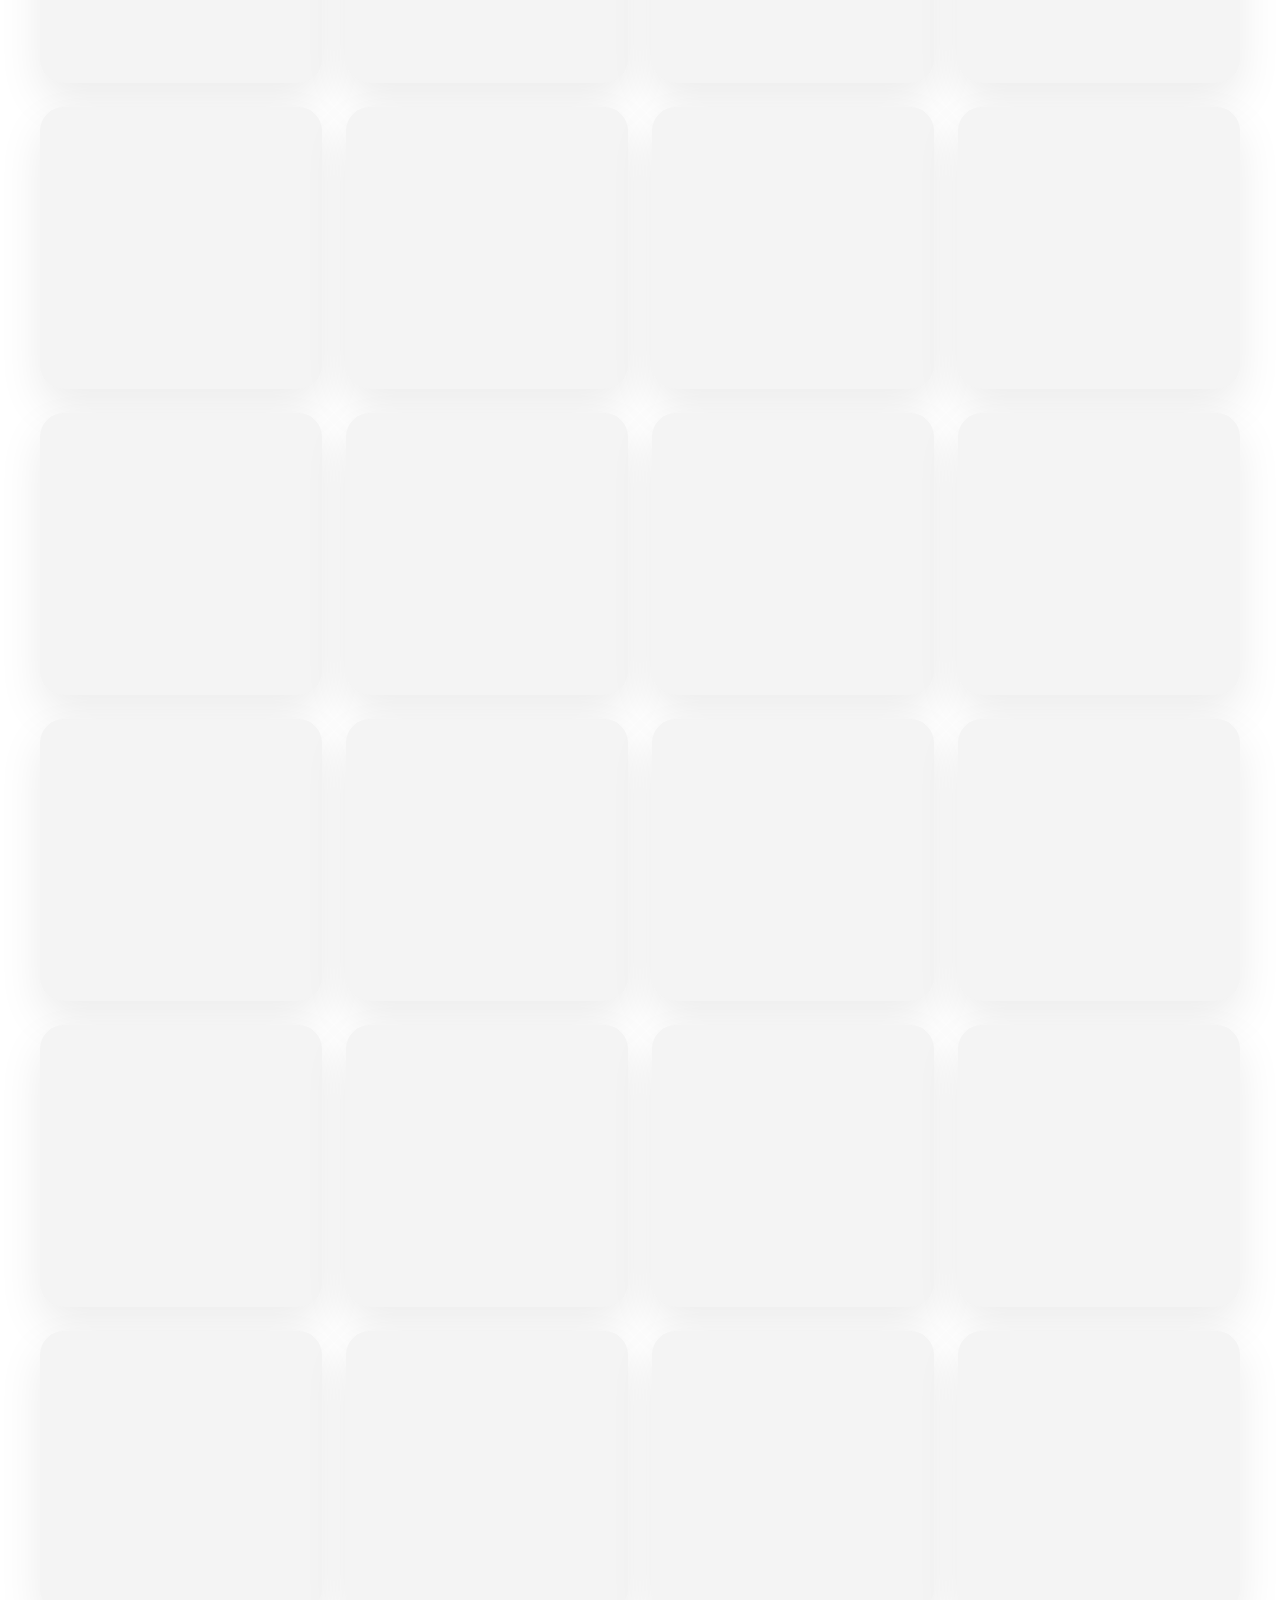
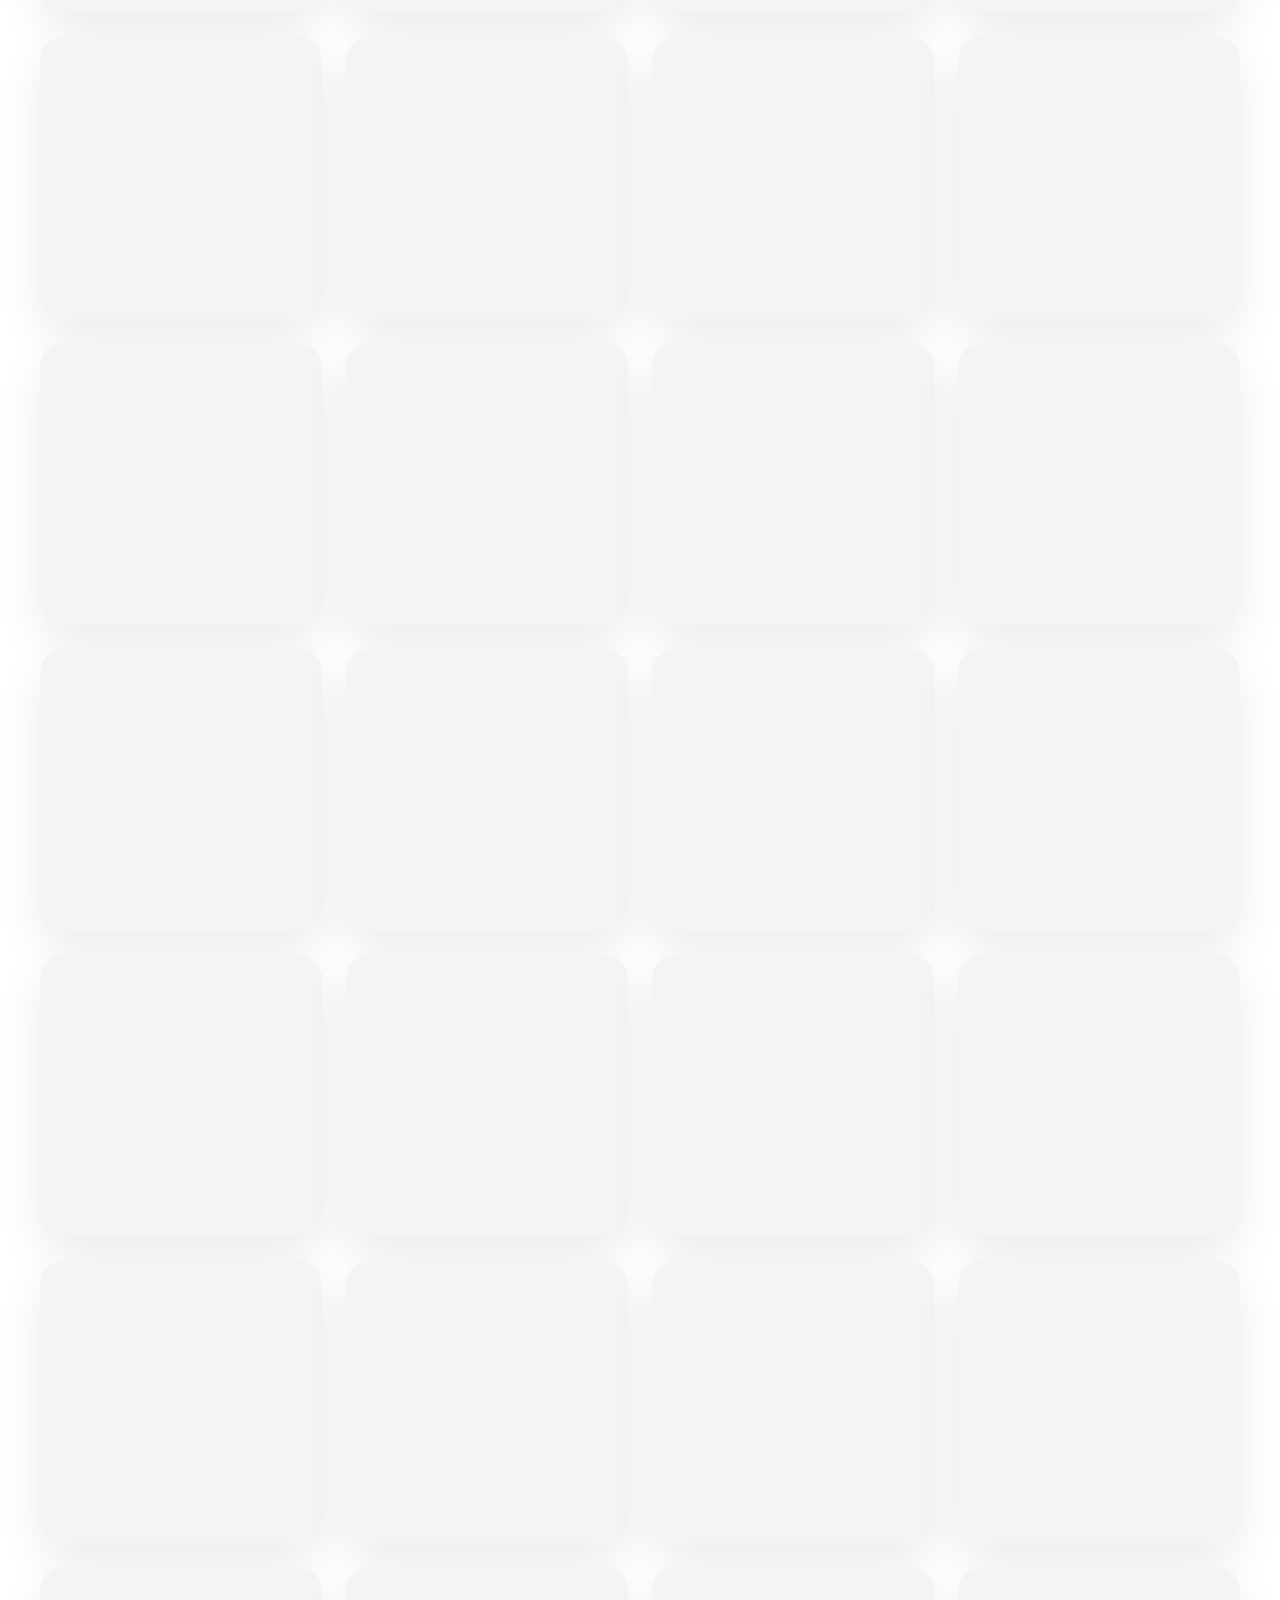
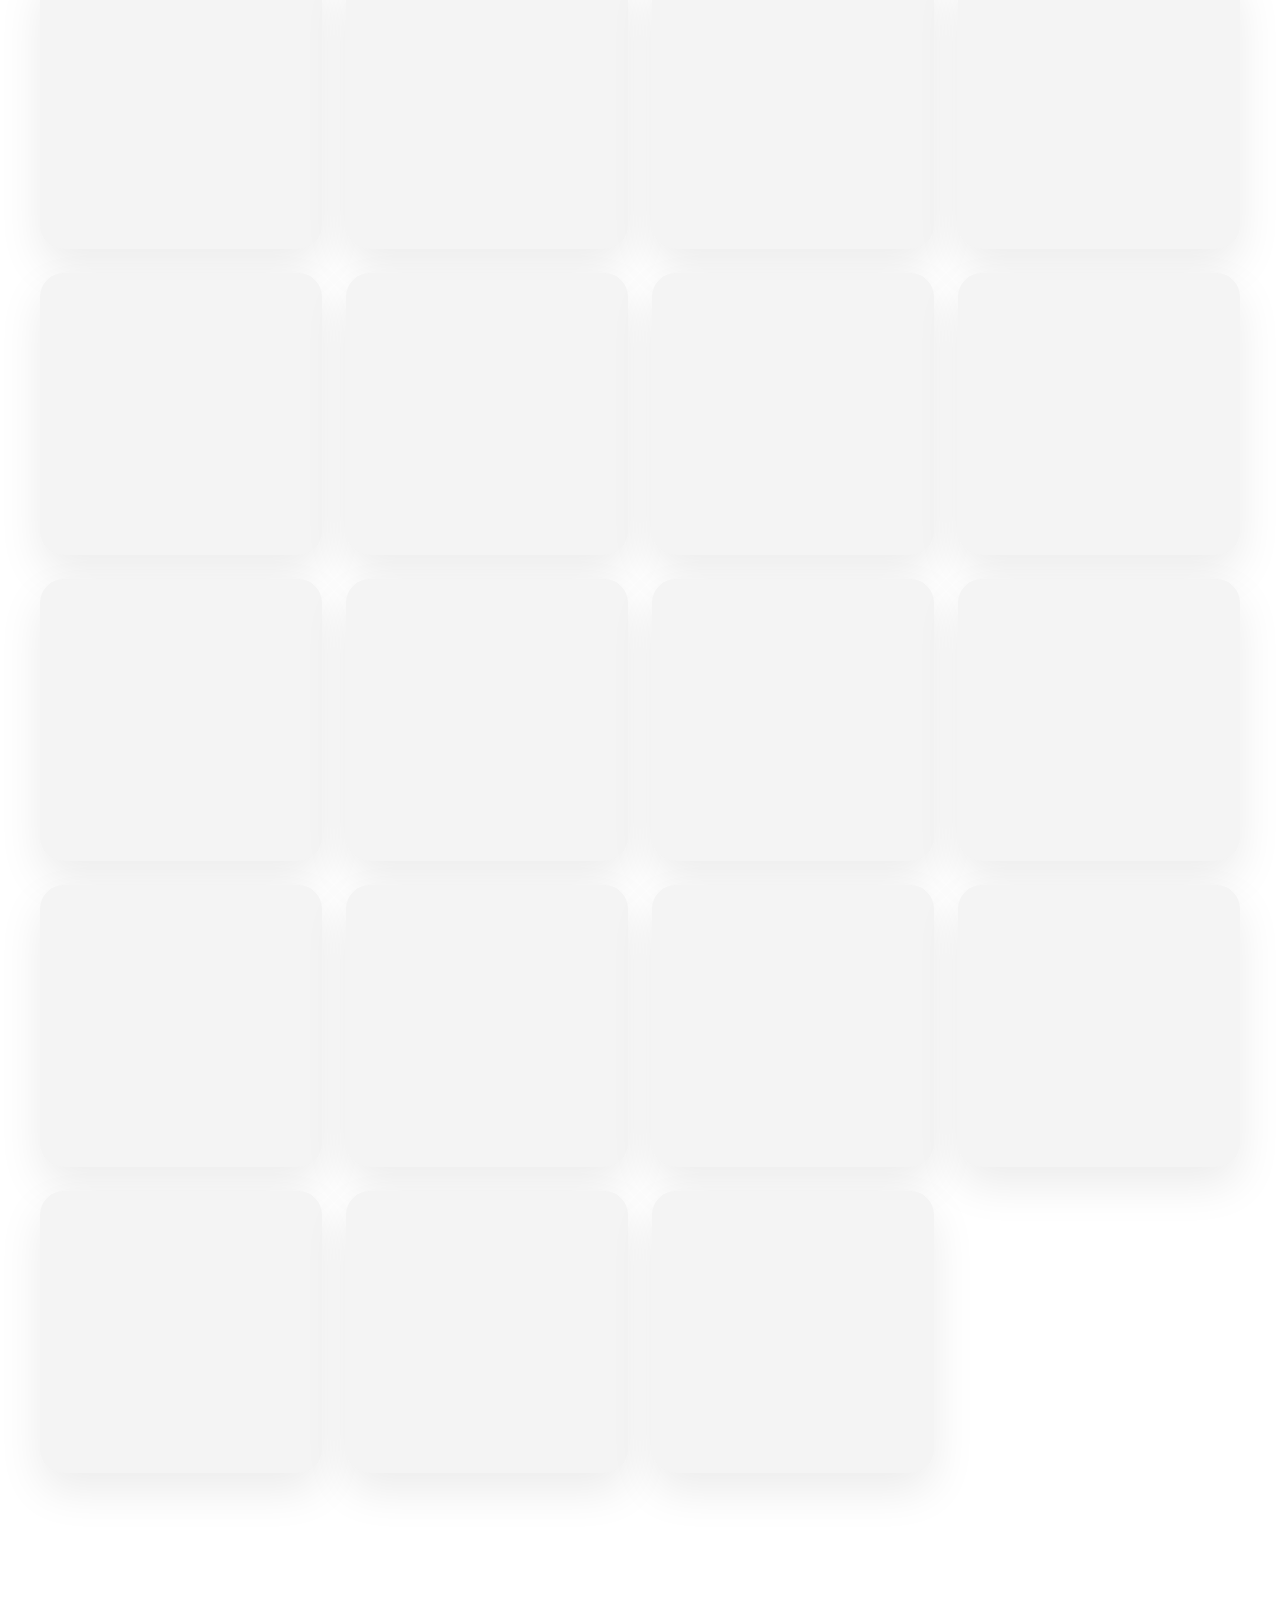
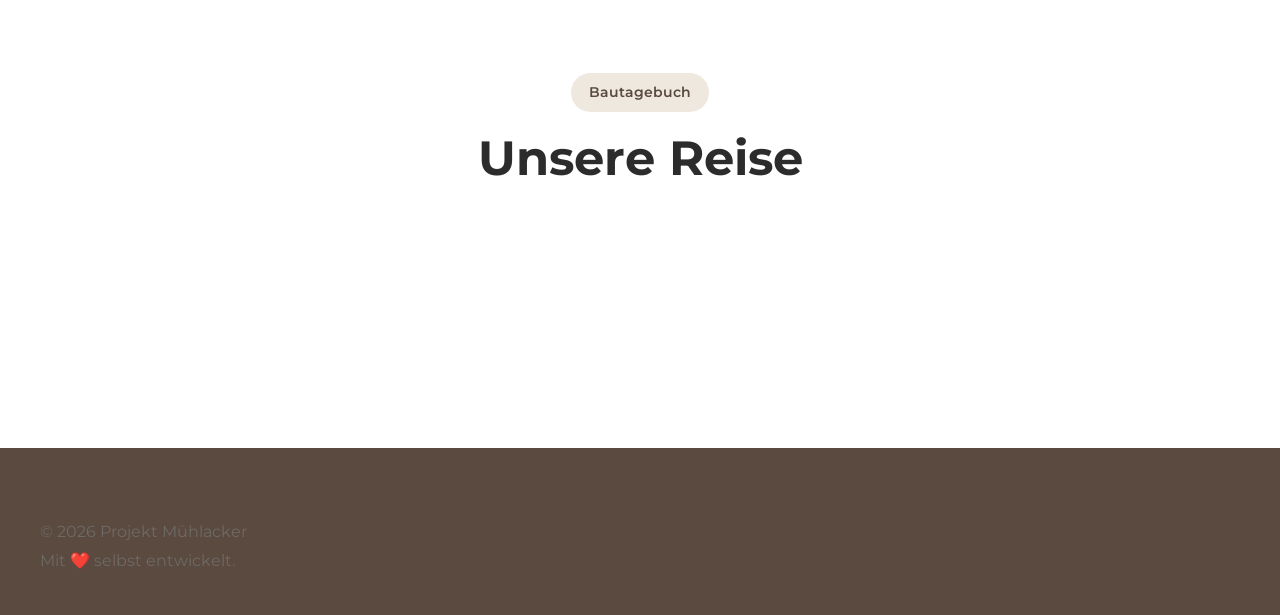
==== commit 4c4be8dc: "Connect admin to Supabase and implement task status updates" ====
--- a/index.html
+++ b/index.html
@@ -91,11 +91,13 @@
 
     <div class="nav-actions">
 
-        <button class="admin-button">
-
-            Admin
-
-        </button>
+        <a
+    href="login.html"
+    class="admin-button">
+
+    Admin
+
+</a>
 
     </div>
 
@@ -127,11 +129,7 @@
 
     <a href="#timeline">Bautagebuch</a>
 
-    <button class="admin-button mobile-admin">
-
-        Admin
-
-    </button>
+    <a href="login.html">TEST LOGIN</a>
 
 </div>
 
@@ -438,6 +436,8 @@
     <!-- ==========================
          JAVASCRIPT
     =========================== -->
+<script src="https://cdn.jsdelivr.net/npm/@supabase/supabase-js@2"></script>
+
 
     <script src="assets/js/app.js"></script>
 
--- a/assets/css/sections/gallery.css
+++ b/assets/css/sections/gallery.css
@@ -262,28 +262,3 @@
 
 }
 
-.lightbox-counter{
-
-    position:absolute;
-
-    bottom:35px;
-
-    left:50%;
-
-    transform:translateX(-50%);
-
-    color:white;
-
-    font-size:1rem;
-
-    font-weight:600;
-
-    padding:10px 18px;
-
-    background:rgba(255,255,255,.15);
-
-    backdrop-filter:blur(10px);
-
-    border-radius:999px;
-
-}
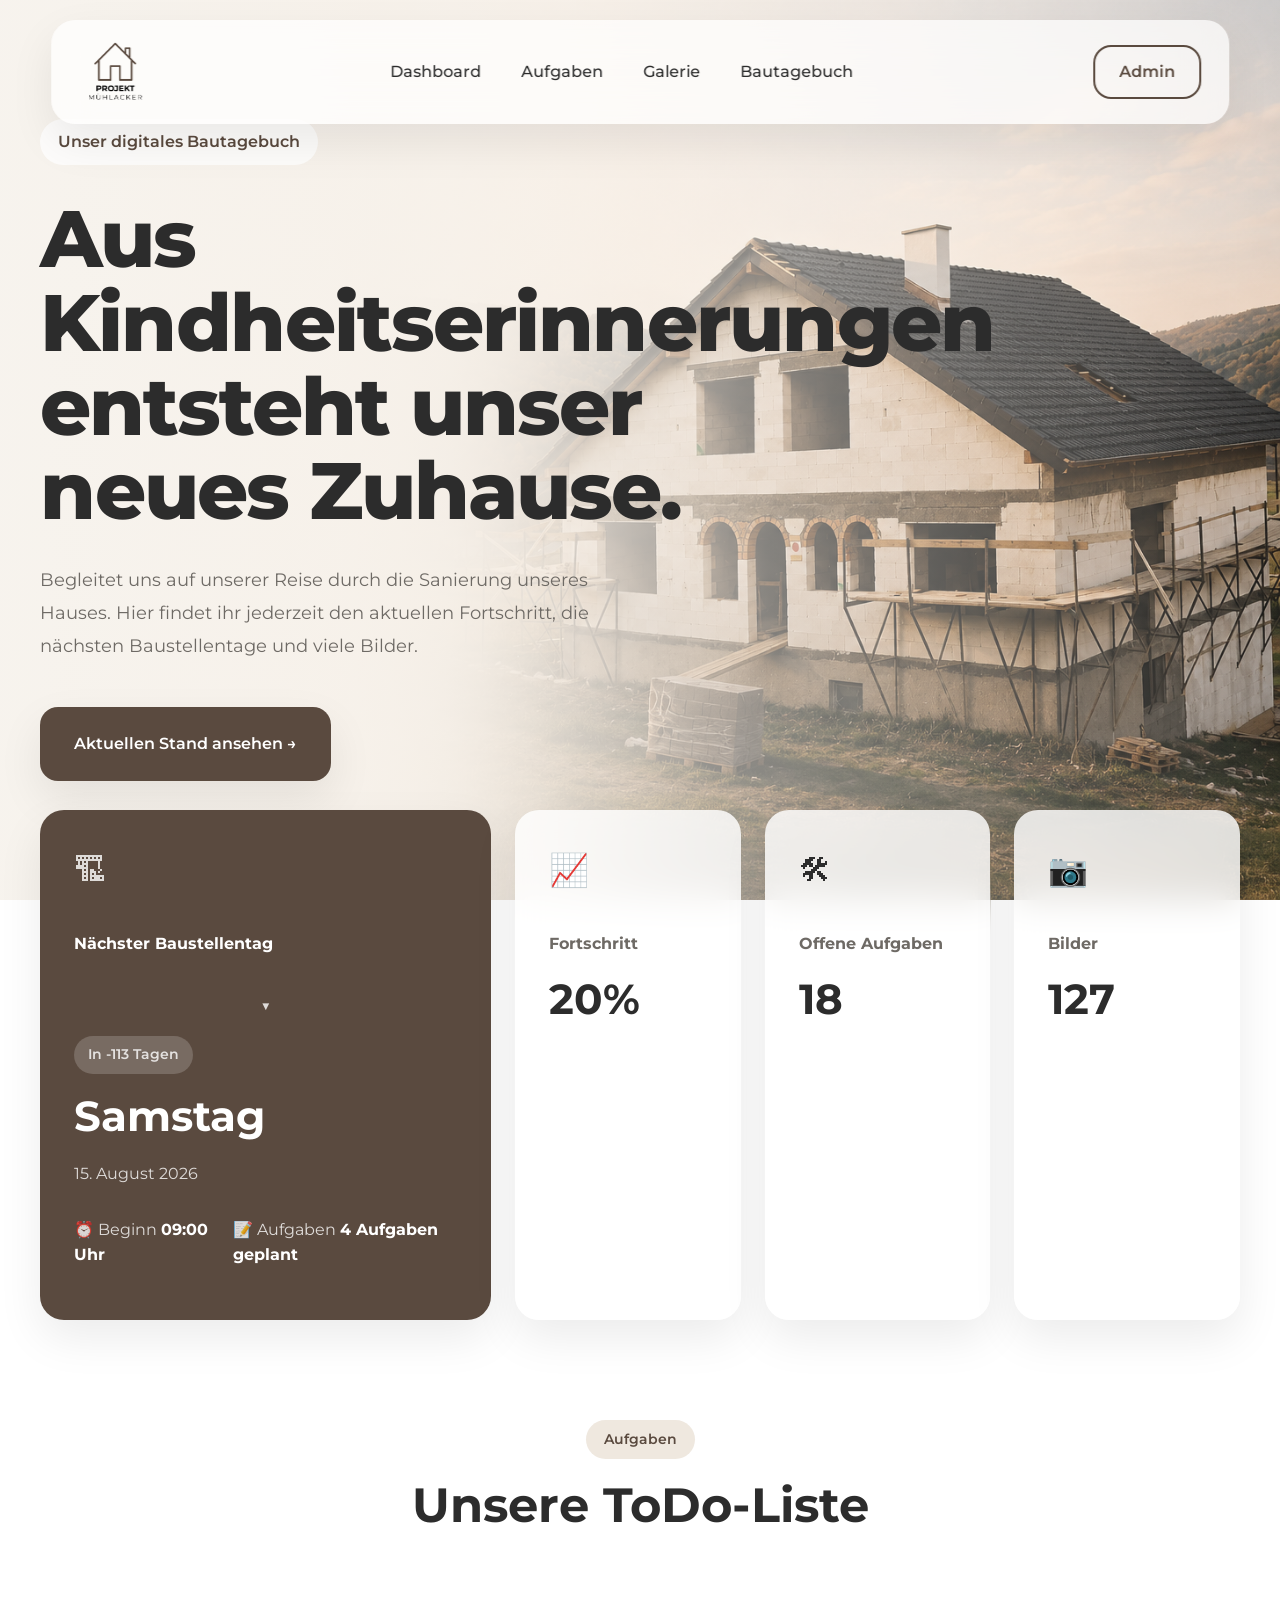
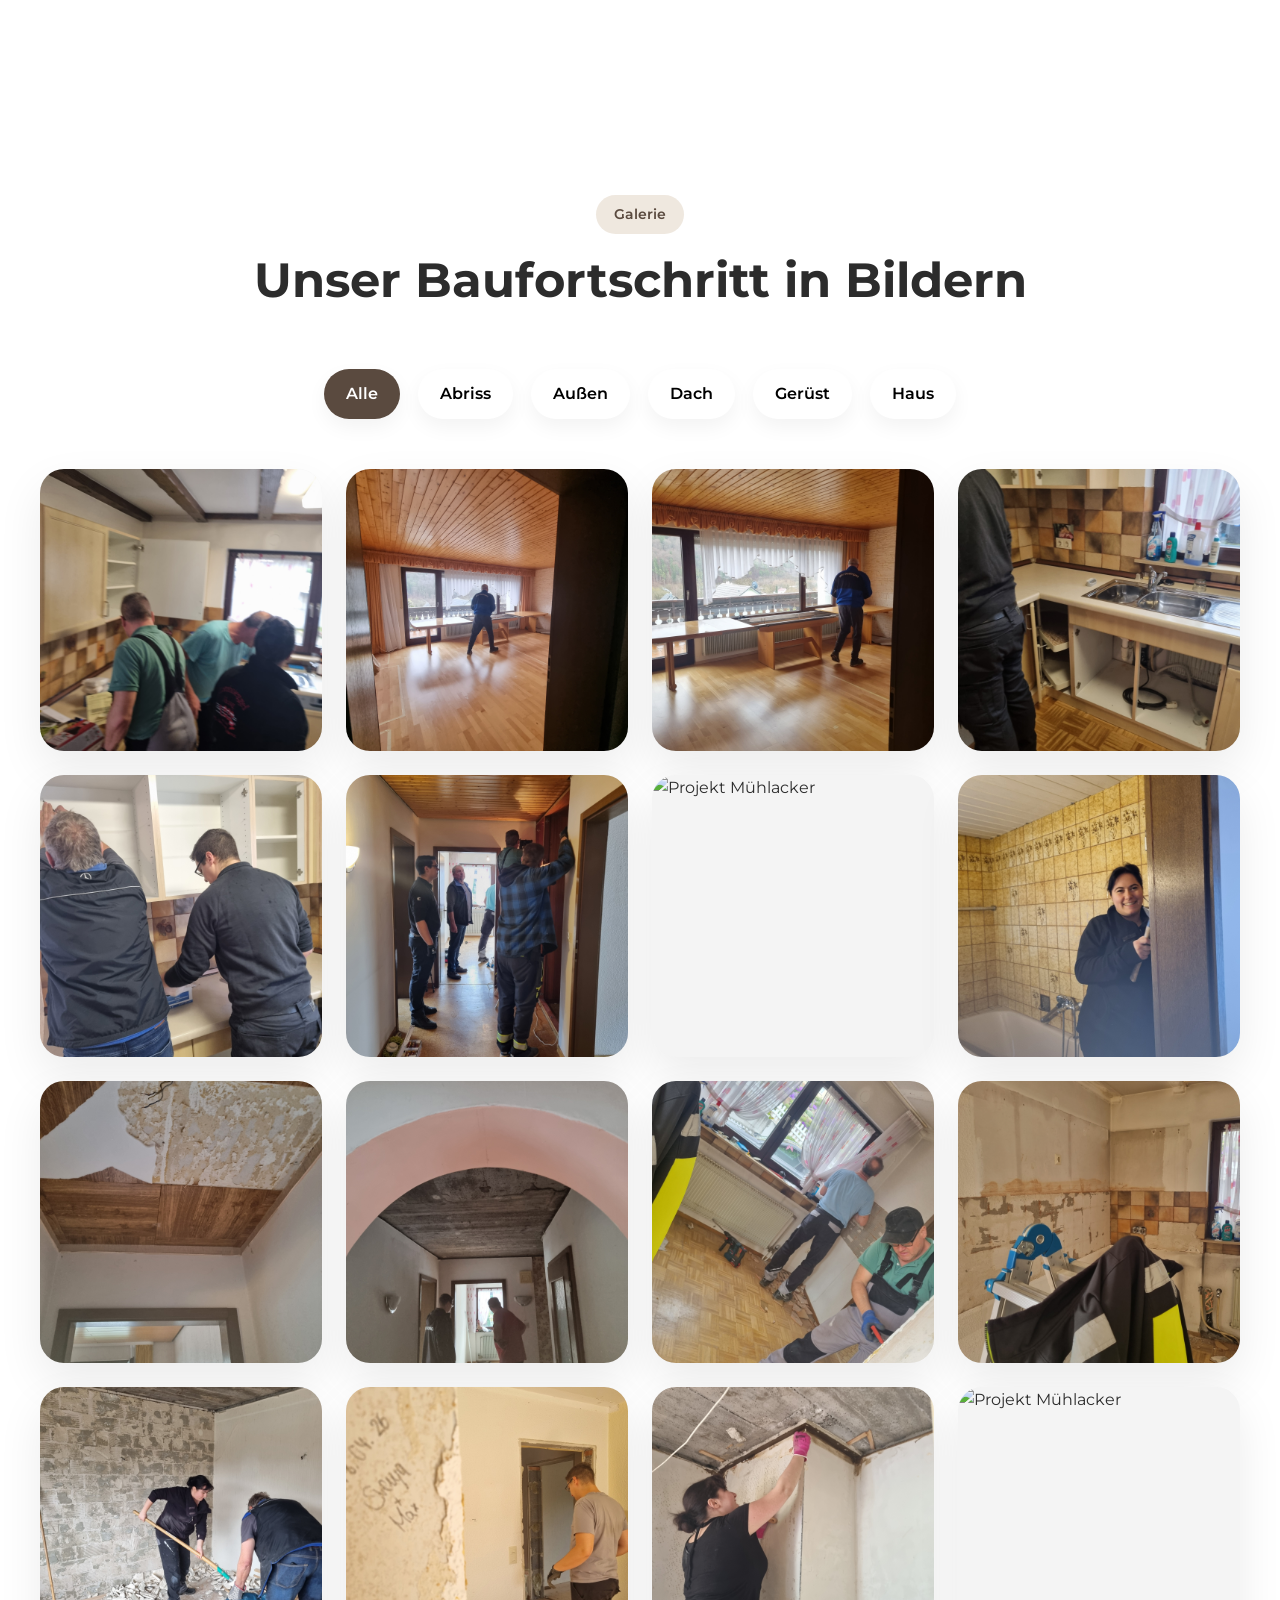
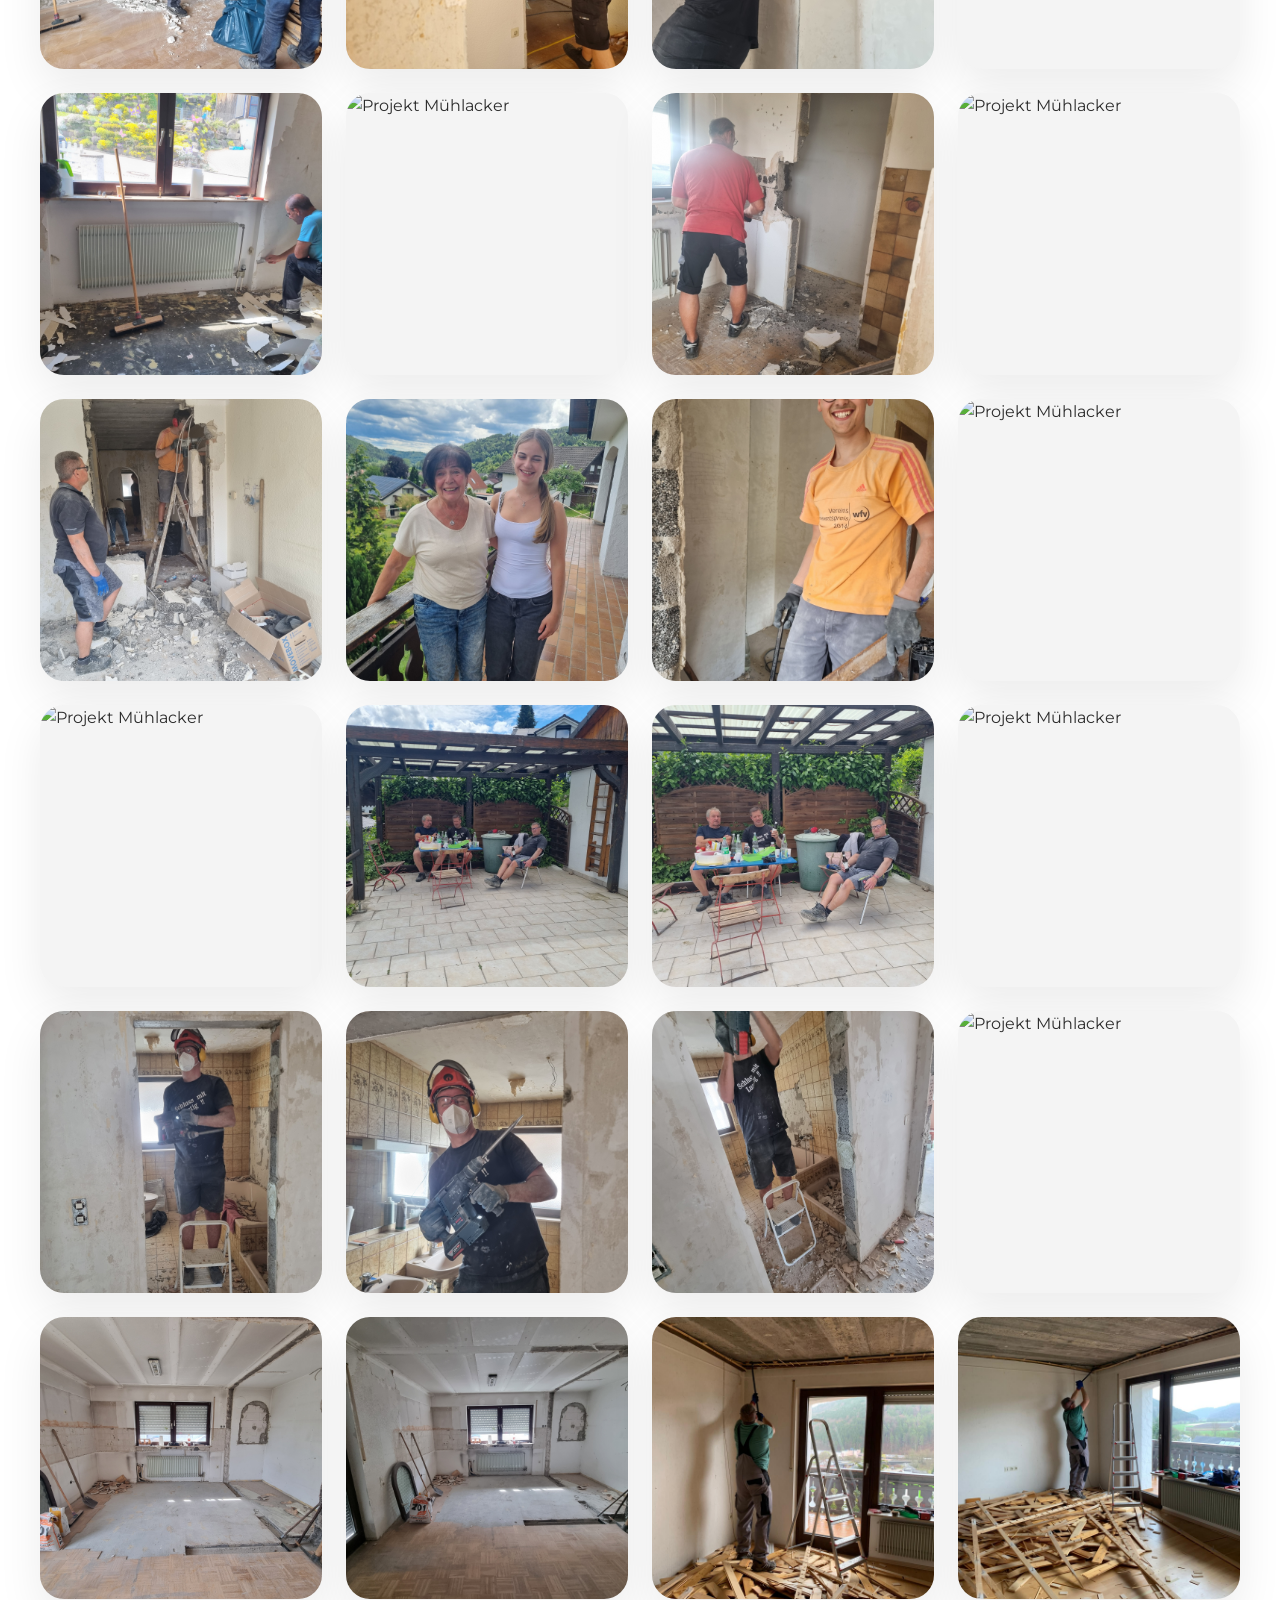
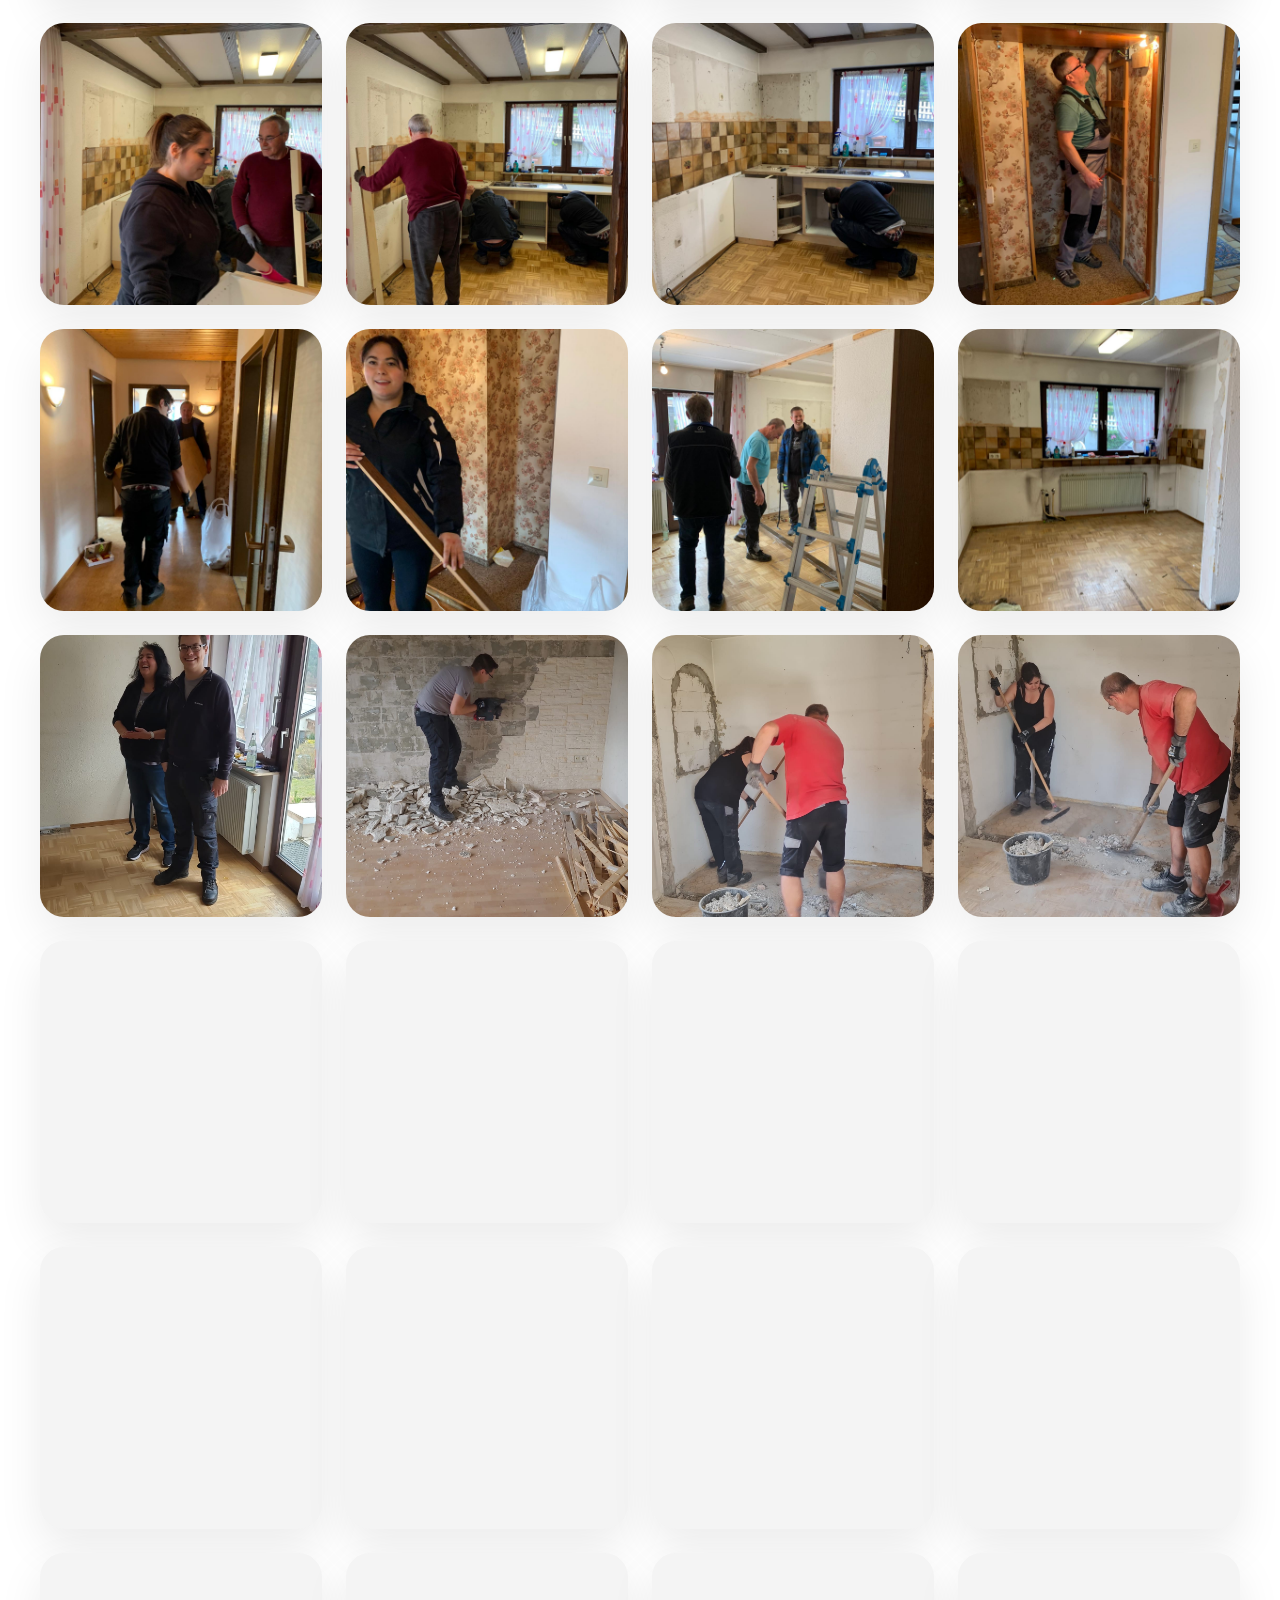
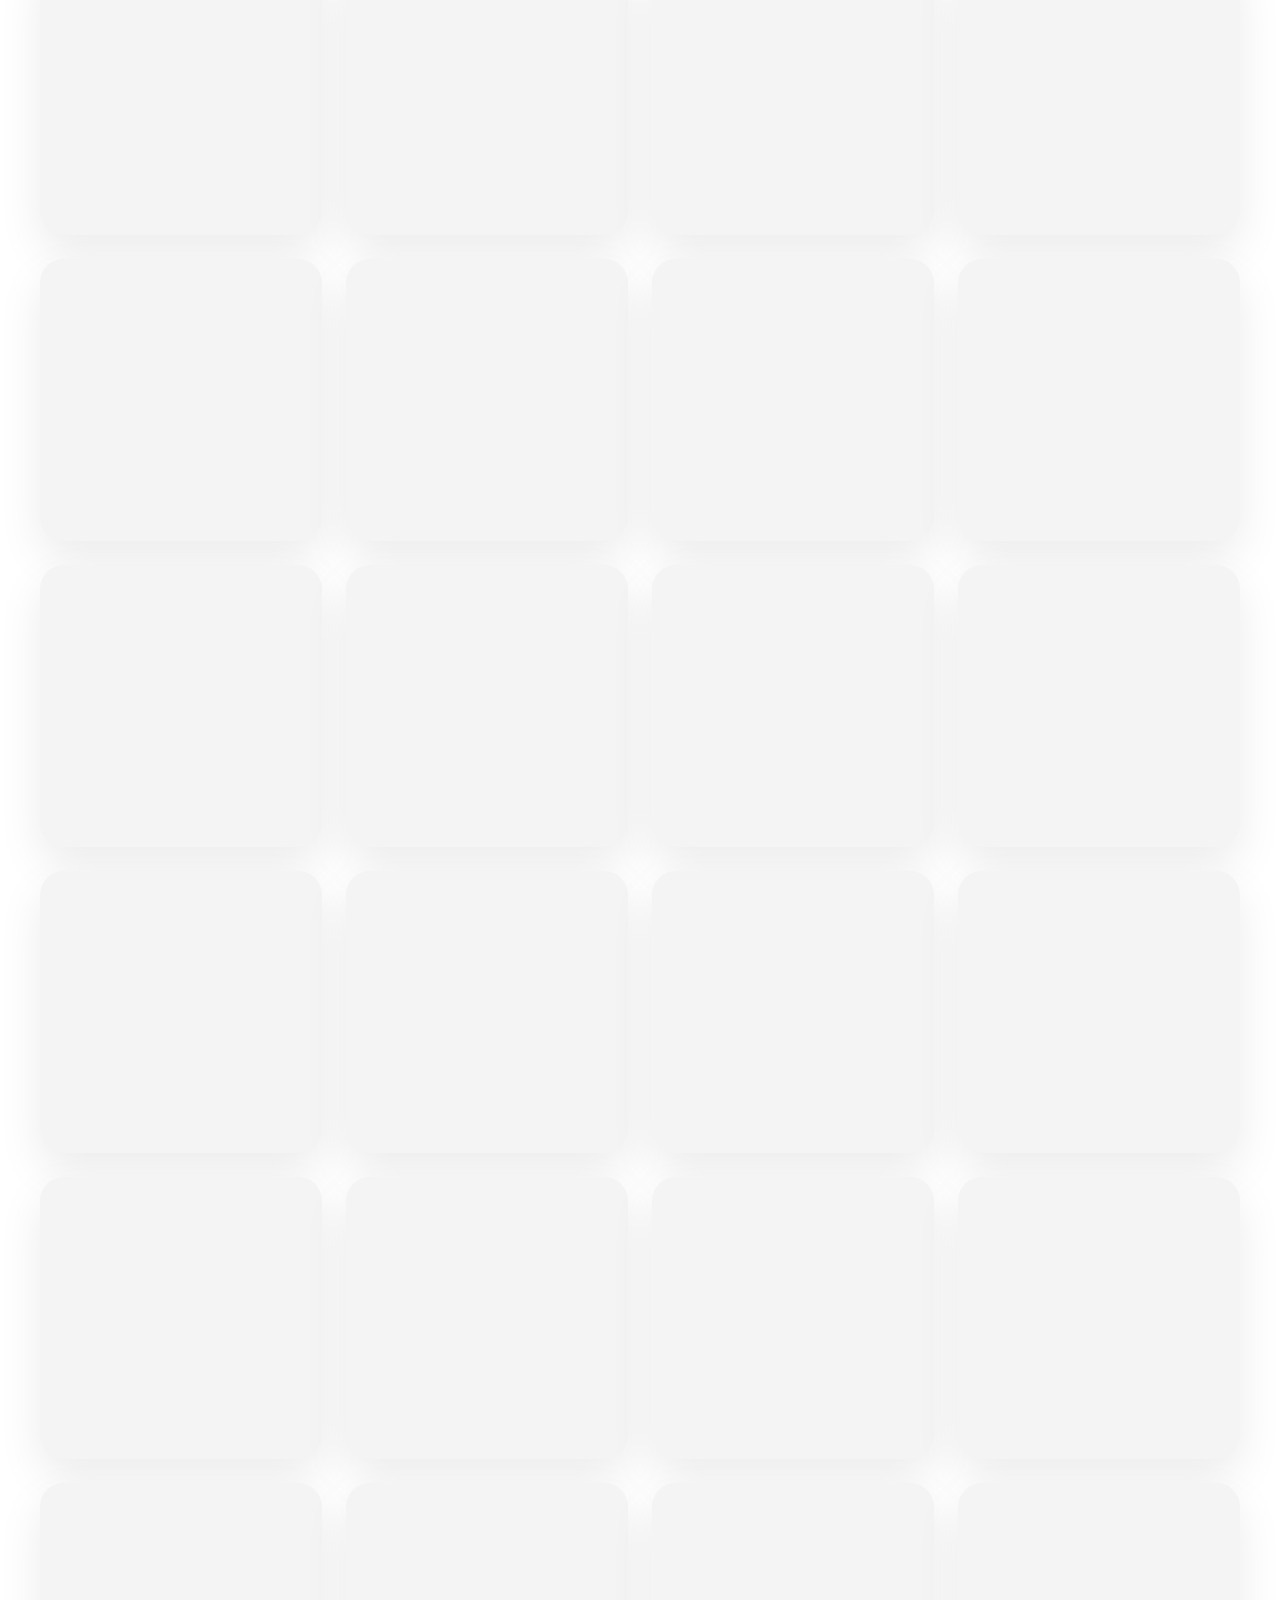
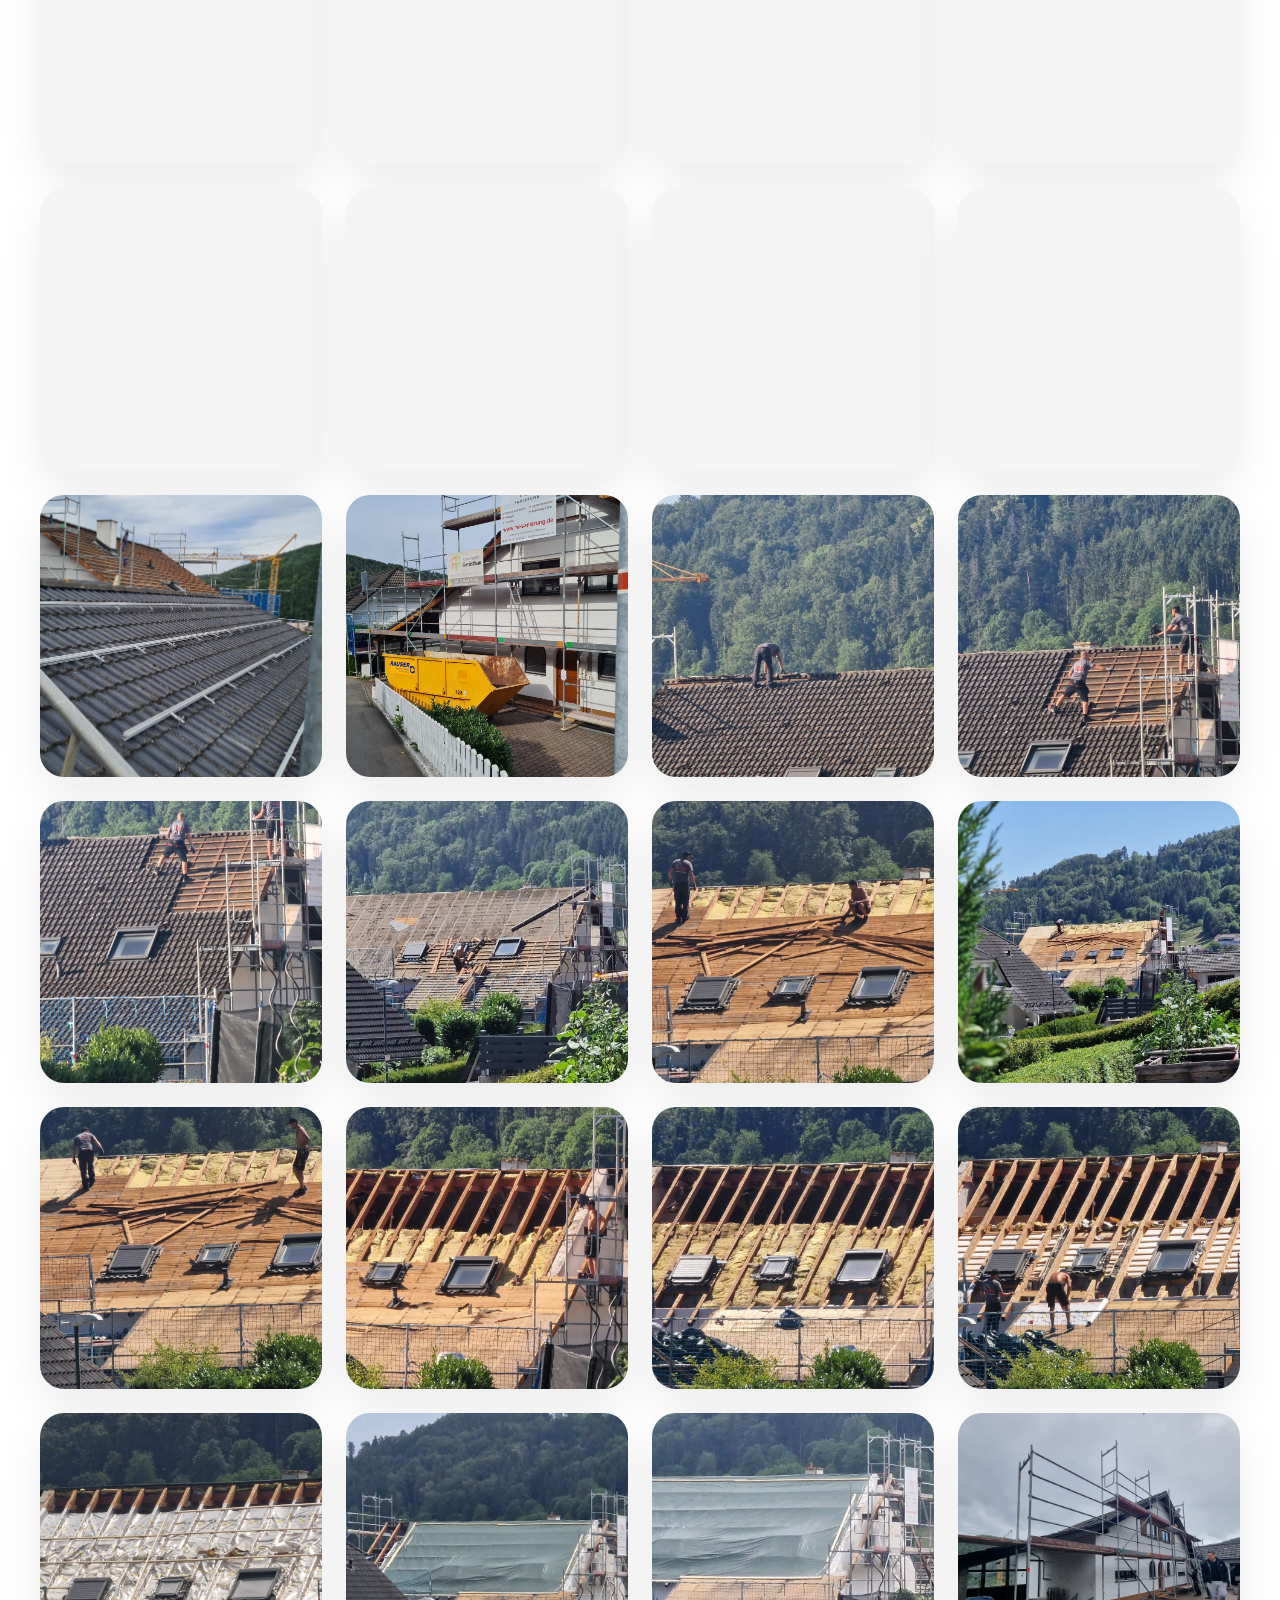
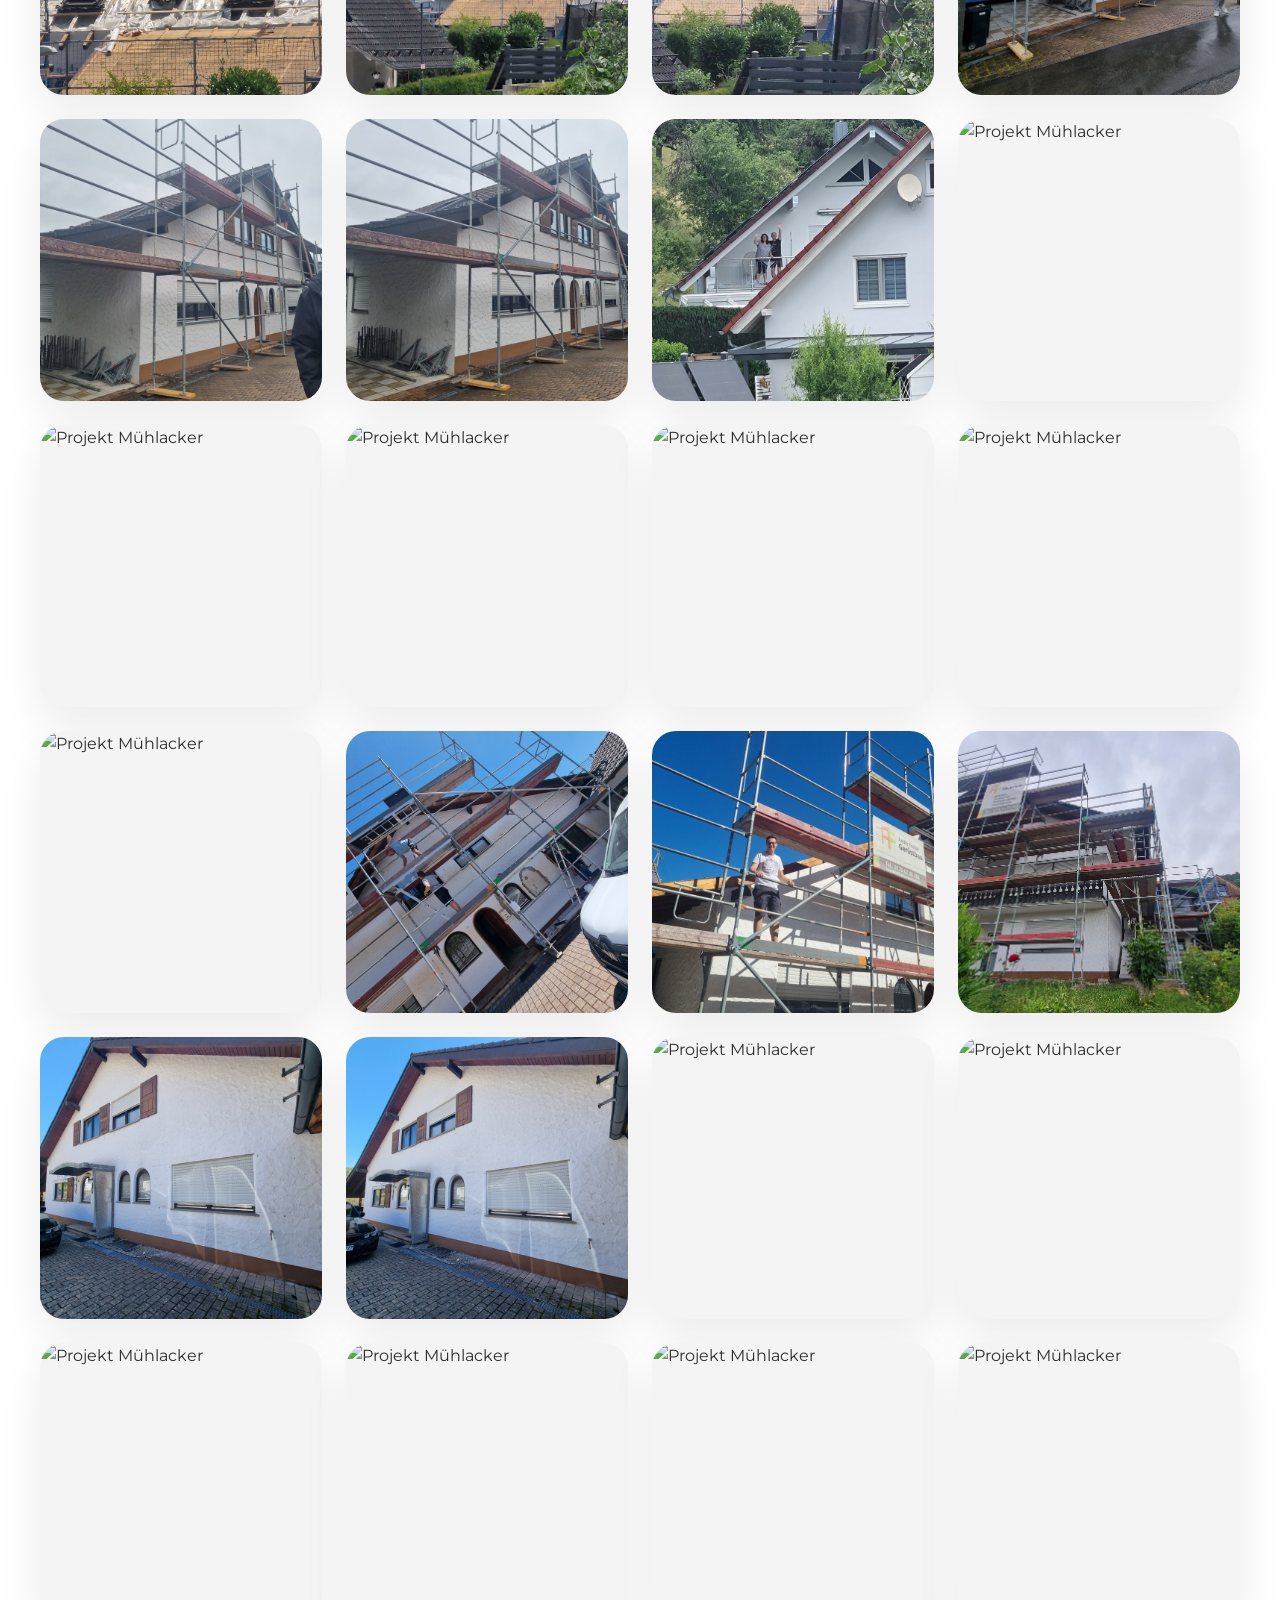
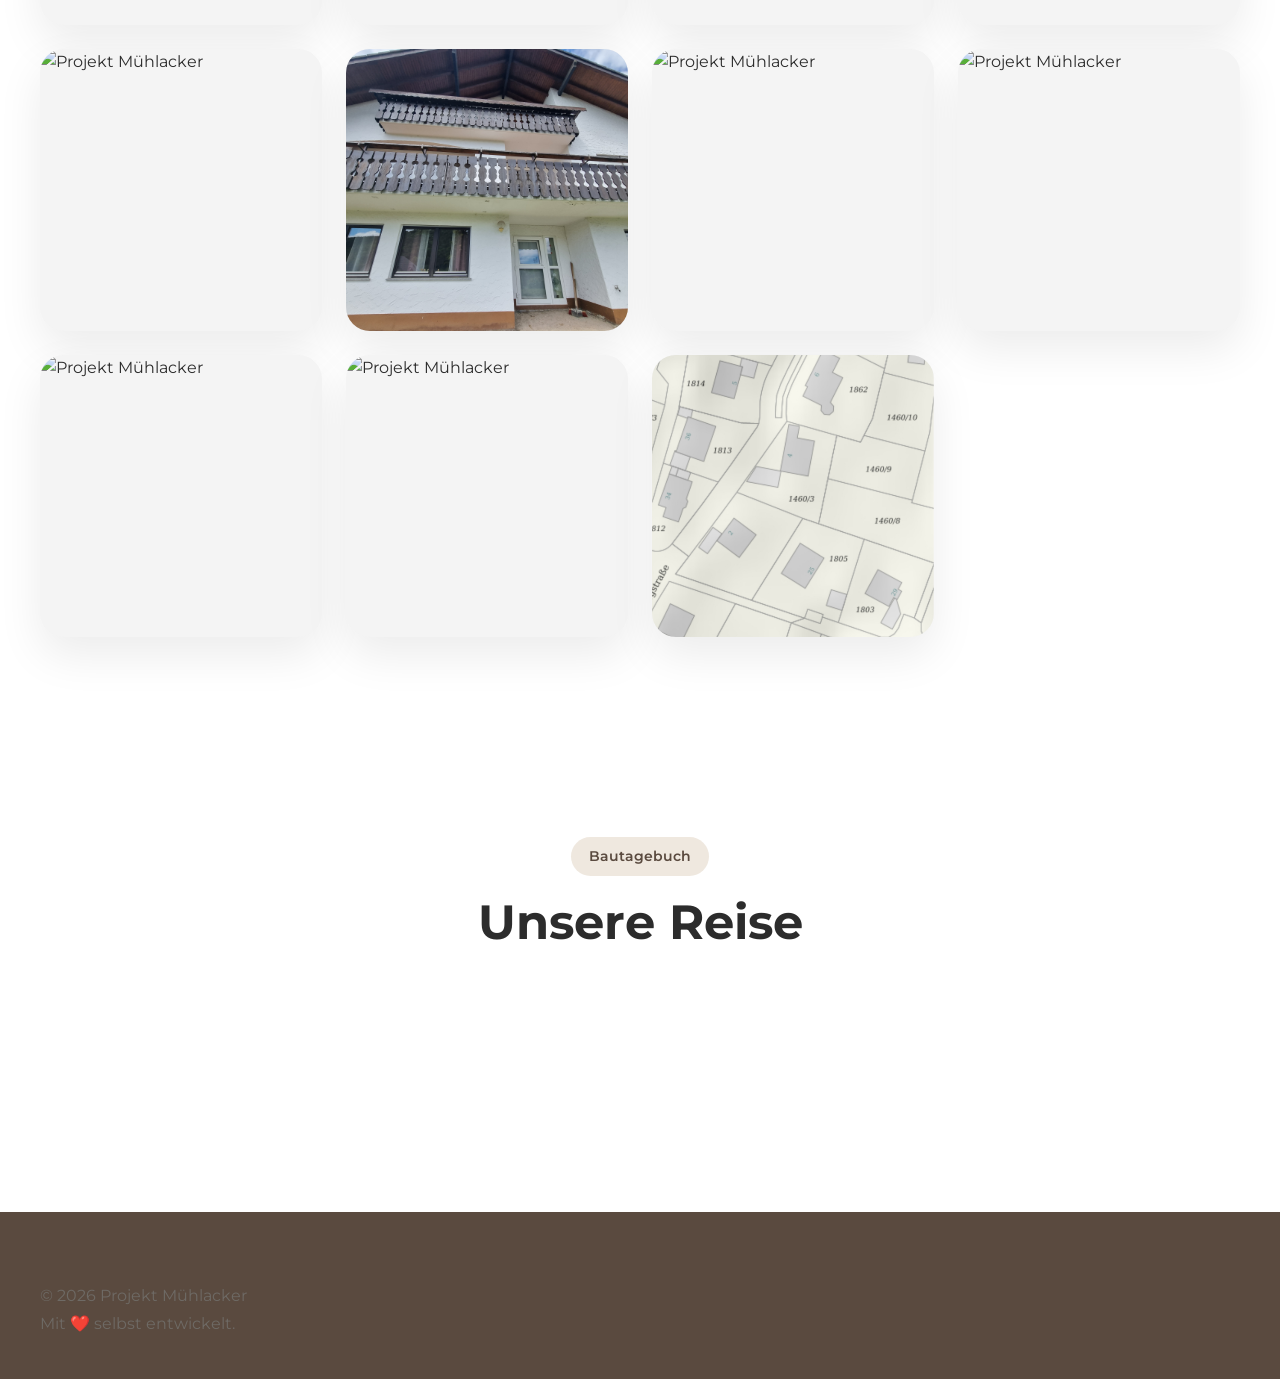
==== commit 13772721: "Anpassungen" ====
--- a/index.html
+++ b/index.html
@@ -438,18 +438,16 @@
     =========================== -->
 <script src="https://cdn.jsdelivr.net/npm/@supabase/supabase-js@2"></script>
 
-
-    <script src="assets/js/app.js"></script>
+<script src="assets/js/database.js"></script>
+
+<script src="assets/js/tasks.js"></script>
+<script src="assets/js/gallery.js"></script>
 
 <script src="assets/js/dashboard.js"></script>
-
-<script src="assets/js/tasks.js"></script>
-
-<script src="assets/js/gallery.js"></script>
+<script src="assets/js/app.js"></script>
 
 <script src="assets/js/lightbox.js"></script>
 
-
 </body>
 
 </html>
